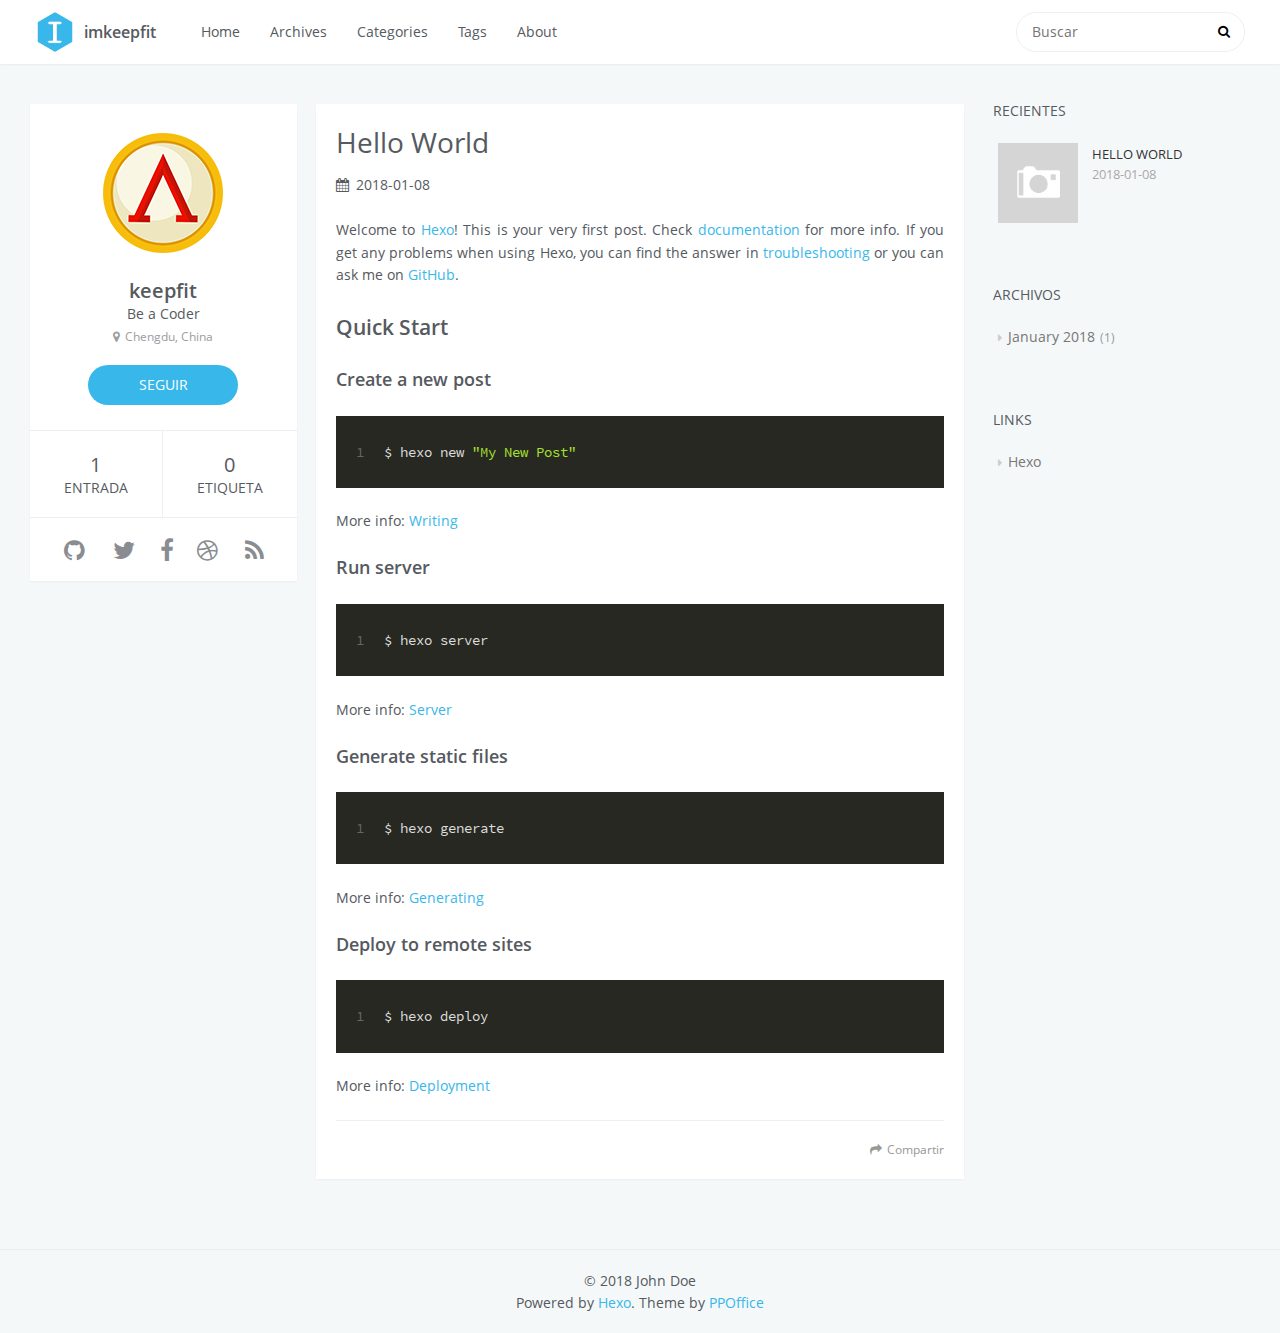
==== index.html @ 961404f0 "“update”" ====
<!DOCTYPE html>
<html>
<head>
    <meta charset="utf-8">
    
    <title>imkeepfit</title>
    <meta name="viewport" content="width=device-width, initial-scale=1, maximum-scale=1" />
    <meta property="og:type" content="website">
<meta property="og:title" content="imkeepfit">
<meta property="og:url" content="http://imkeepfit.com/index.html">
<meta property="og:site_name" content="imkeepfit">
<meta name="twitter:card" content="summary">
<meta name="twitter:title" content="imkeepfit">
    

    
        <link rel="alternate" href="/" title="imkeepfit" type="application/atom+xml" />
    

    

    <link rel="stylesheet" href="/libs/font-awesome/css/font-awesome.min.css">
    <link rel="stylesheet" href="/libs/open-sans/styles.css">
    <link rel="stylesheet" href="/libs/source-code-pro/styles.css">

    <link rel="stylesheet" href="/css/style.css">

    <script src="/libs/jquery/2.1.3/jquery.min.js"></script>
    
    
        <link rel="stylesheet" href="/libs/lightgallery/css/lightgallery.min.css">
    
    
        <link rel="stylesheet" href="/libs/justified-gallery/justifiedGallery.min.css">
    
    
    
    


</head>

<body>
    <div id="container">
        <header id="header">
    <div id="header-main" class="header-inner">
        <div class="outer">
            <a href="/" id="logo">
                <i class="logo"></i>
                <span class="site-title">imkeepfit</span>
            </a>
            <nav id="main-nav">
                
                    <a class="main-nav-link" href="/.">Home</a>
                
                    <a class="main-nav-link" href="/archives">Archives</a>
                
                    <a class="main-nav-link" href="/categories">Categories</a>
                
                    <a class="main-nav-link" href="/tags">Tags</a>
                
                    <a class="main-nav-link" href="/about">About</a>
                
            </nav>
            
                
                <nav id="sub-nav">
                    <div class="profile" id="profile-nav">
                        <a id="profile-anchor" href="javascript:;">
                            <img class="avatar" src="/css/images/avatar.png" />
                            <i class="fa fa-caret-down"></i>
                        </a>
                    </div>
                </nav>
            
            <div id="search-form-wrap">

    <form class="search-form">
        <input type="text" class="ins-search-input search-form-input" placeholder="Buscar" />
        <button type="submit" class="search-form-submit"></button>
    </form>
    <div class="ins-search">
    <div class="ins-search-mask"></div>
    <div class="ins-search-container">
        <div class="ins-input-wrapper">
            <input type="text" class="ins-search-input" placeholder="Type something..." />
            <span class="ins-close ins-selectable"><i class="fa fa-times-circle"></i></span>
        </div>
        <div class="ins-section-wrapper">
            <div class="ins-section-container"></div>
        </div>
    </div>
</div>
<script>
(function (window) {
    var INSIGHT_CONFIG = {
        TRANSLATION: {
            POSTS: 'Entradas',
            PAGES: 'Pages',
            CATEGORIES: 'Categorias',
            TAGS: 'Etiquetas',
            UNTITLED: '(Untitled)',
        },
        ROOT_URL: '/',
        CONTENT_URL: '/content.json',
    };
    window.INSIGHT_CONFIG = INSIGHT_CONFIG;
})(window);
</script>
<script src="/js/insight.js"></script>

</div>
        </div>
    </div>
    <div id="main-nav-mobile" class="header-sub header-inner">
        <table class="menu outer">
            <tr>
                
                    <td><a class="main-nav-link" href="/.">Home</a></td>
                
                    <td><a class="main-nav-link" href="/archives">Archives</a></td>
                
                    <td><a class="main-nav-link" href="/categories">Categories</a></td>
                
                    <td><a class="main-nav-link" href="/tags">Tags</a></td>
                
                    <td><a class="main-nav-link" href="/about">About</a></td>
                
                <td>
                    
    <div class="search-form">
        <input type="text" class="ins-search-input search-form-input" placeholder="Buscar" />
    </div>

                </td>
            </tr>
        </table>
    </div>
</header>

        <div class="outer">
            
                

<aside id="profile">
    <div class="inner profile-inner">
        <div class="base-info profile-block">
            <img id="avatar" src="/css/images/avatar.png" />
            <h2 id="name">keepfit</h2>
            <h3 id="title">Be a Coder</h3>
            <span id="location"><i class="fa fa-map-marker"></i>Chengdu, China</span>
            <a id="follow" target="_blank" href="https://github.com/keepfit">SEGUIR</a>
        </div>
        <div class="article-info profile-block">
            <div class="article-info-block">
                1
                <span>Entrada</span>
            </div>
            <div class="article-info-block">
                0
                <span>Etiqueta</span>
            </div>
        </div>
        
        <div class="profile-block social-links">
            <table>
                <tr>
                    
                    
                    <td>
                        <a href="https://github.com/keepfit" target="_blank" title="github" class=tooltip>
                            <i class="fa fa-github"></i>
                        </a>
                    </td>
                    
                    <td>
                        <a href="/" target="_blank" title="twitter" class=tooltip>
                            <i class="fa fa-twitter"></i>
                        </a>
                    </td>
                    
                    <td>
                        <a href="/" target="_blank" title="facebook" class=tooltip>
                            <i class="fa fa-facebook"></i>
                        </a>
                    </td>
                    
                    <td>
                        <a href="/" target="_blank" title="dribbble" class=tooltip>
                            <i class="fa fa-dribbble"></i>
                        </a>
                    </td>
                    
                    <td>
                        <a href="/" target="_blank" title="rss" class=tooltip>
                            <i class="fa fa-rss"></i>
                        </a>
                    </td>
                    
                </tr>
            </table>
        </div>
        
    </div>
</aside>

            
            <section id="main">
    <article id="post-hello-world" class="article article-type-post" itemscope itemprop="blogPost">
    <div class="article-inner">
        
        
            <header class="article-header">
                
    
        <h1 itemprop="name">
            <a class="article-title" href="/2018/01/08/hello-world/">Hello World</a>
        </h1>
    

                
                    <div class="article-meta">
                        
    <div class="article-date">
        <i class="fa fa-calendar"></i>
        <a href="/2018/01/08/hello-world/">
            <time datetime="2018-01-08T07:41:59.867Z" itemprop="datePublished">2018-01-08</time>
        </a>
    </div>


                        
                        
                    </div>
                
            </header>
        
        
        <div class="article-entry" itemprop="articleBody">
        
            
            <p>Welcome to <a href="https://hexo.io/" target="_blank" rel="noopener">Hexo</a>! This is your very first post. Check <a href="https://hexo.io/docs/" target="_blank" rel="noopener">documentation</a> for more info. If you get any problems when using Hexo, you can find the answer in <a href="https://hexo.io/docs/troubleshooting.html" target="_blank" rel="noopener">troubleshooting</a> or you can ask me on <a href="https://github.com/hexojs/hexo/issues" target="_blank" rel="noopener">GitHub</a>.</p>
<h2 id="Quick-Start"><a href="#Quick-Start" class="headerlink" title="Quick Start"></a>Quick Start</h2><h3 id="Create-a-new-post"><a href="#Create-a-new-post" class="headerlink" title="Create a new post"></a>Create a new post</h3><figure class="highlight bash"><table><tr><td class="gutter"><pre><span class="line">1</span><br></pre></td><td class="code"><pre><span class="line">$ hexo new <span class="string">"My New Post"</span></span><br></pre></td></tr></table></figure>
<p>More info: <a href="https://hexo.io/docs/writing.html" target="_blank" rel="noopener">Writing</a></p>
<h3 id="Run-server"><a href="#Run-server" class="headerlink" title="Run server"></a>Run server</h3><figure class="highlight bash"><table><tr><td class="gutter"><pre><span class="line">1</span><br></pre></td><td class="code"><pre><span class="line">$ hexo server</span><br></pre></td></tr></table></figure>
<p>More info: <a href="https://hexo.io/docs/server.html" target="_blank" rel="noopener">Server</a></p>
<h3 id="Generate-static-files"><a href="#Generate-static-files" class="headerlink" title="Generate static files"></a>Generate static files</h3><figure class="highlight bash"><table><tr><td class="gutter"><pre><span class="line">1</span><br></pre></td><td class="code"><pre><span class="line">$ hexo generate</span><br></pre></td></tr></table></figure>
<p>More info: <a href="https://hexo.io/docs/generating.html" target="_blank" rel="noopener">Generating</a></p>
<h3 id="Deploy-to-remote-sites"><a href="#Deploy-to-remote-sites" class="headerlink" title="Deploy to remote sites"></a>Deploy to remote sites</h3><figure class="highlight bash"><table><tr><td class="gutter"><pre><span class="line">1</span><br></pre></td><td class="code"><pre><span class="line">$ hexo deploy</span><br></pre></td></tr></table></figure>
<p>More info: <a href="https://hexo.io/docs/deployment.html" target="_blank" rel="noopener">Deployment</a></p>

        
        </div>
        <footer class="article-footer">
            <div class="share-container">



</div>

    <a data-url="http://imkeepfit.com/2018/01/08/hello-world/" data-id="cjc68139v00006dm8tniijm8i" class="article-share-link"><i class="fa fa-share"></i>Compartir</a>
<script>
    (function ($) {
        // Prevent duplicate binding
        if (typeof(__SHARE_BUTTON_BINDED__) === 'undefined' || !__SHARE_BUTTON_BINDED__) {
            __SHARE_BUTTON_BINDED__ = true;
        } else {
            return;
        }
        $('body').on('click', function() {
            $('.article-share-box.on').removeClass('on');
        }).on('click', '.article-share-link', function(e) {
            e.stopPropagation();

            var $this = $(this),
                url = $this.attr('data-url'),
                encodedUrl = encodeURIComponent(url),
                id = 'article-share-box-' + $this.attr('data-id'),
                offset = $this.offset(),
                box;

            if ($('#' + id).length) {
                box = $('#' + id);

                if (box.hasClass('on')){
                    box.removeClass('on');
                    return;
                }
            } else {
                var html = [
                    '<div id="' + id + '" class="article-share-box">',
                        '<input class="article-share-input" value="' + url + '">',
                        '<div class="article-share-links">',
                            '<a href="https://twitter.com/intent/tweet?url=' + encodedUrl + '" class="fa fa-twitter article-share-twitter" target="_blank" title="Twitter"></a>',
                            '<a href="https://www.facebook.com/sharer.php?u=' + encodedUrl + '" class="fa fa-facebook article-share-facebook" target="_blank" title="Facebook"></a>',
                            '<a href="http://pinterest.com/pin/create/button/?url=' + encodedUrl + '" class="fa fa-pinterest article-share-pinterest" target="_blank" title="Pinterest"></a>',
                            '<a href="https://plus.google.com/share?url=' + encodedUrl + '" class="fa fa-google article-share-google" target="_blank" title="Google+"></a>',
                        '</div>',
                    '</div>'
                ].join('');

              box = $(html);

              $('body').append(box);
            }

            $('.article-share-box.on').hide();

            box.css({
                top: offset.top + 25,
                left: offset.left
            }).addClass('on');

        }).on('click', '.article-share-box', function (e) {
            e.stopPropagation();
        }).on('click', '.article-share-box-input', function () {
            $(this).select();
        }).on('click', '.article-share-box-link', function (e) {
            e.preventDefault();
            e.stopPropagation();

            window.open(this.href, 'article-share-box-window-' + Date.now(), 'width=500,height=450');
        });
    })(jQuery);
</script>

            
    

        </footer>
    </div>
    
</article>


</section>
            
                
<aside id="sidebar">
   
        
    <div class="widget-wrap">
        <h3 class="widget-title">Recientes</h3>
        <div class="widget">
            <ul id="recent-post" class="">
                
                    <li>
                        
                        <div class="item-thumbnail">
                            <a href="/2018/01/08/hello-world/" class="thumbnail">
    
    
        <span class="thumbnail-image thumbnail-none"></span>
    
</a>

                        </div>
                        
                        <div class="item-inner">
                            <p class="item-category"></p>
                            <p class="item-title"><a href="/2018/01/08/hello-world/" class="title">Hello World</a></p>
                            <p class="item-date"><time datetime="2018-01-08T07:41:59.867Z" itemprop="datePublished">2018-01-08</time></p>
                        </div>
                    </li>
                
            </ul>
        </div>
    </div>

    
        
    
        
    <div class="widget-wrap">
        <h3 class="widget-title">Archivos</h3>
        <div class="widget">
            <ul class="archive-list"><li class="archive-list-item"><a class="archive-list-link" href="/archives/2018/01/">January 2018</a><span class="archive-list-count">1</span></li></ul>
        </div>
    </div>

    
        
    
        
    
        
    <div class="widget-wrap widget-list">
        <h3 class="widget-title">Links</h3>
        <div class="widget">
            <ul>
                
                    <li>
                        <a href="http://hexo.io">Hexo</a>
                    </li>
                
            </ul>
        </div>
    </div>


    
    <div id="toTop" class="fa fa-angle-up"></div>
</aside>

            
        </div>
        <footer id="footer">
    <div class="outer">
        <div id="footer-info" class="inner">
            &copy; 2018 John Doe<br>
            Powered by <a href="http://hexo.io/" target="_blank">Hexo</a>. Theme by <a href="http://github.com/ppoffice">PPOffice</a>
        </div>
    </div>
</footer>
        


    
        <script src="/libs/lightgallery/js/lightgallery.min.js"></script>
        <script src="/libs/lightgallery/js/lg-thumbnail.min.js"></script>
        <script src="/libs/lightgallery/js/lg-pager.min.js"></script>
        <script src="/libs/lightgallery/js/lg-autoplay.min.js"></script>
        <script src="/libs/lightgallery/js/lg-fullscreen.min.js"></script>
        <script src="/libs/lightgallery/js/lg-zoom.min.js"></script>
        <script src="/libs/lightgallery/js/lg-hash.min.js"></script>
        <script src="/libs/lightgallery/js/lg-share.min.js"></script>
        <script src="/libs/lightgallery/js/lg-video.min.js"></script>
    
    
        <script src="/libs/justified-gallery/jquery.justifiedGallery.min.js"></script>
    
    



<!-- Custom Scripts -->
<script src="/js/main.js"></script>

    </div>
</body>
</html>
---- libs/open-sans/styles.css ----
/* cyrillic-ext */
@font-face {
    font-family: 'Open Sans';
    font-style: normal;
    font-weight: 400;
    src: local('Open Sans'), local('OpenSans'), url(fonts/K88pR3goAWT7BTt32Z01mxJtnKITppOI_IvcXXDNrsc.woff2) format('woff2');
    unicode-range: U+0460-052F, U+20B4, U+2DE0-2DFF, U+A640-A69F;
}
/* cyrillic */
@font-face {
    font-family: 'Open Sans';
    font-style: normal;
    font-weight: 400;
    src: local('Open Sans'), local('OpenSans'), url(fonts/RjgO7rYTmqiVp7vzi-Q5URJtnKITppOI_IvcXXDNrsc.woff2) format('woff2');
    unicode-range: U+0400-045F, U+0490-0491, U+04B0-04B1, U+2116;
}
/* greek-ext */
@font-face {
    font-family: 'Open Sans';
    font-style: normal;
    font-weight: 400;
    src: local('Open Sans'), local('OpenSans'), url(fonts/LWCjsQkB6EMdfHrEVqA1KRJtnKITppOI_IvcXXDNrsc.woff2) format('woff2');
    unicode-range: U+1F00-1FFF;
}
/* greek */
@font-face {
    font-family: 'Open Sans';
    font-style: normal;
    font-weight: 400;
    src: local('Open Sans'), local('OpenSans'), url(fonts/xozscpT2726on7jbcb_pAhJtnKITppOI_IvcXXDNrsc.woff2) format('woff2');
    unicode-range: U+0370-03FF;
}
/* vietnamese */
@font-face {
    font-family: 'Open Sans';
    font-style: normal;
    font-weight: 400;
    src: local('Open Sans'), local('OpenSans'), url(fonts/59ZRklaO5bWGqF5A9baEERJtnKITppOI_IvcXXDNrsc.woff2) format('woff2');
    unicode-range: U+0102-0103, U+1EA0-1EF1, U+20AB;
}
/* latin-ext */
@font-face {
    font-family: 'Open Sans';
    font-style: normal;
    font-weight: 400;
    src: local('Open Sans'), local('OpenSans'), url(fonts/u-WUoqrET9fUeobQW7jkRRJtnKITppOI_IvcXXDNrsc.woff2) format('woff2');
    unicode-range: U+0100-024F, U+1E00-1EFF, U+20A0-20AB, U+20AD-20CF, U+2C60-2C7F, U+A720-A7FF;
}
/* latin */
@font-face {
    font-family: 'Open Sans';
    font-style: normal;
    font-weight: 400;
    src: local('Open Sans'), local('OpenSans'), url(fonts/cJZKeOuBrn4kERxqtaUH3VtXRa8TVwTICgirnJhmVJw.woff2) format('woff2');
    unicode-range: U+0000-00FF, U+0131, U+0152-0153, U+02C6, U+02DA, U+02DC, U+2000-206F, U+2074, U+20AC, U+2212, U+2215, U+E0FF, U+EFFD, U+F000;
}
/* cyrillic-ext */
@font-face {
    font-family: 'Open Sans';
    font-style: normal;
    font-weight: 600;
    src: local('Open Sans Semibold'), local('OpenSans-Semibold'), url(fonts/MTP_ySUJH_bn48VBG8sNSq-j2U0lmluP9RWlSytm3ho.woff2) format('woff2');
    unicode-range: U+0460-052F, U+20B4, U+2DE0-2DFF, U+A640-A69F;
}
/* cyrillic */
@font-face {
    font-family: 'Open Sans';
    font-style: normal;
    font-weight: 600;
    src: local('Open Sans Semibold'), local('OpenSans-Semibold'), url(fonts/MTP_ySUJH_bn48VBG8sNSpX5f-9o1vgP2EXwfjgl7AY.woff2) format('woff2');
    unicode-range: U+0400-045F, U+0490-0491, U+04B0-04B1, U+2116;
}
/* greek-ext */
@font-face {
    font-family: 'Open Sans';
    font-style: normal;
    font-weight: 600;
    src: local('Open Sans Semibold'), local('OpenSans-Semibold'), url(fonts/MTP_ySUJH_bn48VBG8sNShWV49_lSm1NYrwo-zkhivY.woff2) format('woff2');
    unicode-range: U+1F00-1FFF;
}
/* greek */
@font-face {
    font-family: 'Open Sans';
    font-style: normal;
    font-weight: 600;
    src: local('Open Sans Semibold'), local('OpenSans-Semibold'), url(fonts/MTP_ySUJH_bn48VBG8sNSqaRobkAwv3vxw3jMhVENGA.woff2) format('woff2');
    unicode-range: U+0370-03FF;
}
/* vietnamese */
@font-face {
    font-family: 'Open Sans';
    font-style: normal;
    font-weight: 600;
    src: local('Open Sans Semibold'), local('OpenSans-Semibold'), url(fonts/MTP_ySUJH_bn48VBG8sNSv8zf_FOSsgRmwsS7Aa9k2w.woff2) format('woff2');
    unicode-range: U+0102-0103, U+1EA0-1EF1, U+20AB;
}
/* latin-ext */
@font-face {
    font-family: 'Open Sans';
    font-style: normal;
    font-weight: 600;
    src: local('Open Sans Semibold'), local('OpenSans-Semibold'), url(fonts/MTP_ySUJH_bn48VBG8sNSj0LW-43aMEzIO6XUTLjad8.woff2) format('woff2');
    unicode-range: U+0100-024F, U+1E00-1EFF, U+20A0-20AB, U+20AD-20CF, U+2C60-2C7F, U+A720-A7FF;
}
/* latin */
@font-face {
    font-family: 'Open Sans';
    font-style: normal;
    font-weight: 600;
    src: local('Open Sans Semibold'), local('OpenSans-Semibold'), url(fonts/MTP_ySUJH_bn48VBG8sNSugdm0LZdjqr5-oayXSOefg.woff2) format('woff2');
    unicode-range: U+0000-00FF, U+0131, U+0152-0153, U+02C6, U+02DA, U+02DC, U+2000-206F, U+2074, U+20AC, U+2212, U+2215, U+E0FF, U+EFFD, U+F000;
}
/* cyrillic-ext */
@font-face {
    font-family: 'Open Sans';
    font-style: italic;
    font-weight: 400;
    src: local('Open Sans Italic'), local('OpenSans-Italic'), url(fonts/xjAJXh38I15wypJXxuGMBjTOQ_MqJVwkKsUn0wKzc2I.woff2) format('woff2');
    unicode-range: U+0460-052F, U+20B4, U+2DE0-2DFF, U+A640-A69F;
}
/* cyrillic */
@font-face {
    font-family: 'Open Sans';
    font-style: italic;
    font-weight: 400;
    src: local('Open Sans Italic'), local('OpenSans-Italic'), url(fonts/xjAJXh38I15wypJXxuGMBjUj_cnvWIuuBMVgbX098Mw.woff2) format('woff2');
    unicode-range: U+0400-045F, U+0490-0491, U+04B0-04B1, U+2116;
}
/* greek-ext */
@font-face {
    font-family: 'Open Sans';
    font-style: italic;
    font-weight: 400;
    src: local('Open Sans Italic'), local('OpenSans-Italic'), url(fonts/xjAJXh38I15wypJXxuGMBkbcKLIaa1LC45dFaAfauRA.woff2) format('woff2');
    unicode-range: U+1F00-1FFF;
}
/* greek */
@font-face {
    font-family: 'Open Sans';
    font-style: italic;
    font-weight: 400;
    src: local('Open Sans Italic'), local('OpenSans-Italic'), url(fonts/xjAJXh38I15wypJXxuGMBmo_sUJ8uO4YLWRInS22T3Y.woff2) format('woff2');
    unicode-range: U+0370-03FF;
}
/* vietnamese */
@font-face {
    font-family: 'Open Sans';
    font-style: italic;
    font-weight: 400;
    src: local('Open Sans Italic'), local('OpenSans-Italic'), url(fonts/xjAJXh38I15wypJXxuGMBr6up8jxqWt8HVA3mDhkV_0.woff2) format('woff2');
    unicode-range: U+0102-0103, U+1EA0-1EF1, U+20AB;
}
/* latin-ext */
@font-face {
    font-family: 'Open Sans';
    font-style: italic;
    font-weight: 400;
    src: local('Open Sans Italic'), local('OpenSans-Italic'), url(fonts/xjAJXh38I15wypJXxuGMBiYE0-AqJ3nfInTTiDXDjU4.woff2) format('woff2');
    unicode-range: U+0100-024F, U+1E00-1EFF, U+20A0-20AB, U+20AD-20CF, U+2C60-2C7F, U+A720-A7FF;
}
/* latin */
@font-face {
    font-family: 'Open Sans';
    font-style: italic;
    font-weight: 400;
    src: local('Open Sans Italic'), local('OpenSans-Italic'), url(fonts/xjAJXh38I15wypJXxuGMBo4P5ICox8Kq3LLUNMylGO4.woff2) format('woff2');
    unicode-range: U+0000-00FF, U+0131, U+0152-0153, U+02C6, U+02DA, U+02DC, U+2000-206F, U+2074, U+20AC, U+2212, U+2215, U+E0FF, U+EFFD, U+F000;
}
---- libs/source-code-pro/styles.css ----
/* latin-ext */
@font-face {
  font-family: 'Source Code Pro';
  font-style: normal;
  font-weight: 400;
  src: local('Source Code Pro'), local('SourceCodePro-Regular'), url(fonts/mrl8jkM18OlOQN8JLgasDy2Q8seG17bfDXYR_jUsrzg.woff2) format('woff2');
  unicode-range: U+0100-024F, U+1E00-1EFF, U+20A0-20AB, U+20AD-20CF, U+2C60-2C7F, U+A720-A7FF;
}
/* latin */
@font-face {
  font-family: 'Source Code Pro';
  font-style: normal;
  font-weight: 400;
  src: local('Source Code Pro'), local('SourceCodePro-Regular'), url(fonts/mrl8jkM18OlOQN8JLgasD9V_2ngZ8dMf8fLgjYEouxg.woff2) format('woff2');
  unicode-range: U+0000-00FF, U+0131, U+0152-0153, U+02C6, U+02DA, U+02DC, U+2000-206F, U+2074, U+20AC, U+2212, U+2215, U+E0FF, U+EFFD, U+F000;
}
---- css/style.css ----
body {
  width: 100%;
}
body:before,
body:after {
  content: "";
  display: table;
}
body:after {
  clear: both;
}
html,
body,
div,
span,
applet,
object,
iframe,
h1,
h2,
h3,
h4,
h5,
h6,
p,
blockquote,
pre,
a,
abbr,
acronym,
address,
big,
cite,
code,
del,
dfn,
em,
img,
ins,
kbd,
q,
s,
samp,
small,
strike,
strong,
sub,
sup,
tt,
var,
dl,
dt,
dd,
ol,
ul,
li,
fieldset,
form,
label,
legend,
table,
caption,
tbody,
tfoot,
thead,
tr,
th,
td {
  margin: 0;
  padding: 0;
  border: 0;
  outline: 0;
  font-weight: inherit;
  font-style: inherit;
  font-family: inherit;
  font-size: 100%;
  vertical-align: baseline;
}
body {
  line-height: 1;
  color: #000;
  background: #fff;
}
ol,
ul {
  list-style: none;
}
table {
  border-collapse: separate;
  border-spacing: 0;
  vertical-align: middle;
}
caption,
th,
td {
  text-align: left;
  font-weight: normal;
  vertical-align: middle;
}
a img {
  border: none;
}
input,
button {
  margin: 0;
  padding: 0;
}
input::-moz-focus-inner,
button::-moz-focus-inner {
  border: 0;
  padding: 0;
}
html,
body,
#container {
  height: 100%;
}
body {
  color: #565a5f;
  background: #f5f8f9;
  font: 14px "open sans", "Helvetica Neue", "Microsoft Yahei", Helvetica, Arial, sans-serif;
  -webkit-text-size-adjust: 100%;
}
a {
  color: #38b7ea;
  text-decoration: none;
}
a:visited {
  color: #38b7ea;
}
code {
  margin: 0 2px;
  color: #e96900;
  padding: 3px 5px;
  font-size: 0.9em;
  border-radius: 2px;
  font-family: "Source Code Pro", Consolas, Monaco, Menlo, Consolas, monospace;
  background-color: #f8f8f8;
}
.outer {
  max-width: 1320px;
  margin: 0 auto;
  padding: 0 20px;
}
.outer:before,
.outer:after {
  content: "";
  display: table;
}
.outer:after {
  clear: both;
}
@media screen and (max-width: 559px) {
  .outer {
    padding: 0;
  }
}
.left,
.alignleft {
  float: left;
}
.right,
.alignright {
  float: right;
}
.clear {
  clear: both;
}
.logo {
  width: 40px;
  height: 40px;
  background-repeat: no-repeat;
  background-image: url("images/logo.png");
  -webkit-background-size: 40px 40px;
  -moz-background-size: 40px 40px;
  background-size: 40px 40px;
}
#container {
  position: relative;
}
#container > .outer {
  margin-bottom: 30px;
}
@media screen and (min-width: 1200px) {
  #main {
    display: inline;
    float: left;
    width: 52.307692307692314%;
    margin: 0 0.769230769230769%;
  }
}
@media screen and (min-width: 800px) and (max-width: 1199px) {
  #main {
    display: inline;
    float: left;
    width: 67.6923076923077%;
    margin: 0 0.769230769230769%;
  }
}
@media screen and (min-width: 560px) and (max-width: 799px) {
  #main {
    width: 100%;
  }
}
@media screen and (max-width: 559px) {
  #main {
    width: 100%;
  }
}
.archive-article-header a,
.layout-wrap-inner.tag-cloud a,
.timeline-row .content h1 a,
.archive-article-header a:visited,
.layout-wrap-inner.tag-cloud a:visited,
.timeline-row .content h1 a:visited {
  color: #565a5f;
  -webkit-transition: 0.2s ease;
  -moz-transition: 0.2s ease;
  -ms-transition: 0.2s ease;
  transition: 0.2s ease;
}
.archive-article-header a:hover,
.layout-wrap-inner.tag-cloud a:hover,
.timeline-row .content h1 a:hover,
.archive-article-header a:visited:hover,
.layout-wrap-inner.tag-cloud a:visited:hover,
.timeline-row .content h1 a:visited:hover {
  color: #38b7ea;
}
.article-meta,
.archive-year,
.widget-title {
  line-height: 1em;
  text-decoration: none;
  text-transform: uppercase;
}
#header,
#profile .inner,
.article-inner,
#comments,
.archive-article,
.timeline-row .content,
#toTop {
  background: #fff;
  -webkit-box-shadow: 0 1px 2px rgba(0,0,0,0.05);
  box-shadow: 0 1px 2px rgba(0,0,0,0.05);
}
.article-entry h1,
.widget h1 {
  font-size: 2em;
}
.article-entry h2,
.widget h2 {
  font-size: 1.5em;
}
.article-entry h3,
.widget h3 {
  font-size: 1.3em;
}
.article-entry h4,
.widget h4 {
  font-size: 1.2em;
}
.article-entry h5,
.widget h5 {
  font-size: 1em;
}
.article-entry h6,
.widget h6 {
  font-size: 1em;
  color: #999;
}
.article-entry hr,
.widget hr {
  border: 1px dashed #eceff2;
}
.article-entry strong,
.widget strong {
  font-weight: bold;
}
.article-entry em,
.widget em,
.article-entry cite,
.widget cite {
  font-style: italic;
}
.article-entry sup,
.widget sup,
.article-entry sub,
.widget sub {
  font-size: 0.75em;
  line-height: 0;
  position: relative;
  vertical-align: baseline;
}
.article-entry sup,
.widget sup {
  top: -0.5em;
}
.article-entry sub,
.widget sub {
  bottom: -0.2em;
}
.article-entry small,
.widget small {
  font-size: 0.85em;
}
.article-entry acronym,
.widget acronym,
.article-entry abbr,
.widget abbr {
  border-bottom: 1px dotted;
}
.article-entry ul,
.widget ul,
.article-entry ol,
.widget ol,
.article-entry dl,
.widget dl {
  margin: 0 20px;
  line-height: 1.6em;
}
.article-entry ul ul,
.widget ul ul,
.article-entry ol ul,
.widget ol ul,
.article-entry ul ol,
.widget ul ol,
.article-entry ol ol,
.widget ol ol {
  margin-top: 0;
  margin-bottom: 0;
}
.article-entry ul,
.widget ul {
  list-style: disc;
}
.article-entry ol,
.widget ol {
  list-style: decimal;
}
.article-entry dt,
.widget dt {
  font-weight: bold;
}
#header {
  background: #fff;
  position: relative;
}
#header a,
#header a:visited {
  white-space: nowrap;
  -webkit-transition: 0.2s ease;
  -moz-transition: 0.2s ease;
  -ms-transition: 0.2s ease;
  transition: 0.2s ease;
  color: #565a5f;
}
#header a:hover {
  color: #38b7ea;
}
.header-inner #logo,
#main-nav,
#sub-nav,
#search-form-wrap {
  height: 40px;
  line-height: 40px;
  padding: 12px 15px;
}
.header-inner #logo,
#main-nav {
  float: left;
}
#sub-nav,
#search-form-wrap {
  float: right;
}
.header-inner {
  height: 100%;
  position: relative;
}
.header-inner #logo {
  display: inline-block;
}
.header-inner #logo .logo {
  margin-right: 5px;
  display: inline-block;
}
.header-inner #logo .site-title {
  font-size: 16px;
  display: inline-block;
  vertical-align: top;
  font-weight: 600;
}
#header-title {
  text-align: center;
  height: 40px;
  position: absolute;
  top: 50%;
  left: 0;
  margin-top: -20px;
}
.header-sub {
  border-top: 1px solid #eceff2;
}
.header-sub ul {
  margin: 0 15px;
}
.header-sub ul:before,
.header-sub ul:after {
  content: "";
  display: table;
}
.header-sub ul:after {
  clear: both;
}
.header-sub ul li {
  float: left;
  margin: 0 10px;
}
.header-sub ul li a {
  display: inline-block;
  line-height: 48px;
}
.header-sub .main-nav-link {
  display: inline-block;
  line-height: 48px;
}
@media screen and (min-width: 560px) and (max-width: 799px) {
  #header-sub {
    display: none;
  }
}
@media screen and (max-width: 559px) {
  #header-sub {
    display: none;
  }
}
@media screen and (min-width: 560px) and (max-width: 799px) {
  #main-nav {
    display: none;
  }
}
@media screen and (max-width: 559px) {
  #main-nav {
    display: none;
  }
}
@media screen and (min-width: 800px) and (max-width: 1199px) {
  #main-nav-mobile {
    display: none;
  }
}
@media screen and (min-width: 1200px) {
  #main-nav-mobile {
    display: none;
  }
}
.nav-icon,
.main-nav-link {
  float: left;
  display: block;
  padding: 0 15px;
}
.nav-icon {
  text-align: center;
  font-size: 14px;
  width: 14px;
  height: 14px;
  position: relative;
  cursor: pointer;
  height: 40px !important;
  line-height: 40px !important;
}
.main-nav-link {
  font-weight: 300;
}
@media screen and (min-width: 1200px) {
  #sub-nav {
    display: none;
  }
}
#sub-nav #profile-nav #profile-anchor {
  display: block;
  height: 40px;
  line-height: 40px;
}
#sub-nav #profile-nav #profile-anchor:before,
#sub-nav #profile-nav #profile-anchor:after {
  content: "";
  display: table;
}
#sub-nav #profile-nav #profile-anchor:after {
  clear: both;
}
#sub-nav #profile-nav .avatar,
#sub-nav #profile-nav .fa {
  float: left;
}
#sub-nav #profile-nav .avatar {
  width: 40px;
  height: 40px;
  margin-right: 8px;
}
#sub-nav #profile-nav .fa {
  line-height: 40px;
}
@media screen and (max-width: 559px) {
  #search-form-wrap {
    display: none;
  }
}
#search-form-wrap .search-form {
  position: relative;
}
#search-form-wrap .search-form .search-form-input {
  width: 100%;
  padding: 0 30px 0 15px;
  line-height: 40px;
  height: 40px !important;
  border-radius: 21px;
}
#search-form-wrap .search-form .search-form-input::-webkit-search-results-decoration,
#search-form-wrap .search-form .search-form-input::-webkit-search-cancel-button {
  -webkit-appearance: none;
}
#search-form-wrap .search-form .search-form-submit {
  top: 50%;
  right: 15px;
  border: none;
  cursor: pointer;
  margin-top: -7px;
  background: none;
  position: absolute;
  font: 13px font-icon;
  font-family: 'FontAwesome';
}
#search-form-wrap .search-form .search-form-submit:before {
  content: '\f002';
}
#search-form-wrap .search-form .search-form-submit:hover,
#search-form-wrap .search-form .search-form-submit:focus {
  color: #777;
}
.search-form-input,
.search-form-input.ins-search-input,
.search-form-input.st-ui-search-input,
.search-form-input.st-default-search-input {
  -webkit-appearance: textarea;
  -webkit-appearance: textarea;
  -moz-appearance: textarea;
  appearance: textarea;
  padding: 0;
  width: 200px;
  -webkit-box-shadow: none;
  box-shadow: none;
  color: #565a5f;
  -webkit-transition: 0.2s ease;
  -moz-transition: 0.2s ease;
  -ms-transition: 0.2s ease;
  transition: 0.2s ease;
  -webkit-box-sizing: border-box;
  -moz-box-sizing: border-box;
  box-sizing: border-box;
  height: auto !important;
  line-height: 1.6em;
  outline: none !important;
  background: none !important;
  font: 14px "open sans", "Helvetica Neue", "Microsoft Yahei", Helvetica, Arial, sans-serif;
  border: 1px solid #eceff2 !important;
}
.search-form-input:focus,
.search-form-input.ins-search-input:focus,
.search-form-input.st-ui-search-input:focus,
.search-form-input.st-default-search-input:focus {
  border-color: #38b7ea !important;
}
.search-form-input::-webkit-search-results-decoration,
.search-form-input.ins-search-input::-webkit-search-results-decoration,
.search-form-input.st-ui-search-input::-webkit-search-results-decoration,
.search-form-input.st-default-search-input::-webkit-search-results-decoration,
.search-form-input::-webkit-search-cancel-button,
.search-form-input.ins-search-input::-webkit-search-cancel-button,
.search-form-input.st-ui-search-input::-webkit-search-cancel-button,
.search-form-input.st-default-search-input::-webkit-search-cancel-button {
  -webkit-appearance: none;
}
#main-nav-mobile {
  overflow-y: hidden;
  overflow-x: auto;
}
#main-nav-mobile .menu {
  margin: 0;
  height: 48px;
}
#main-nav-mobile .menu:before,
#main-nav-mobile .menu:after {
  content: "";
  display: table;
}
#main-nav-mobile .menu:after {
  clear: both;
}
#main-nav-mobile .menu .search-form-input {
  display: none;
  padding: 0 10px;
  margin-right: 15px;
  height: 32px;
  line-height: 32px;
  border-radius: 16px;
}
@media screen and (max-width: 559px) {
  #main-nav-mobile .menu .search-form-input {
    display: block;
  }
}
#main-nav-mobile .menu .search-form-input::-webkit-search-results-decoration,
#main-nav-mobile .menu .search-form-input::-webkit-search-cancel-button {
  -webkit-appearance: none;
}
.bio {
  text-align: center;
}
#profile .inner .bio h2 {
  font-size: 1.3em;
  font-weight: bold;
  margin-top: 15px;
}
#profile .inner .bio p {
  margin: 5px 20px 10px 20px;
  text-align: justify;
  max-width: 300px;
  line-height: 1.5em;
}
.profile-block {
  padding: 15px 20px;
  border-bottom: 1px solid #eceff2;
}
.profile-block:last-child {
  border-bottom: none;
}
#profile {
  display: inline;
  float: left;
  width: 21.53846153846154%;
  margin: 0 0.769230769230769%;
  display: none;
}
@media screen and (min-width: 1200px) {
  #profile {
    display: block;
  }
}
#profile .inner {
  margin-top: 40px;
  background: #fff;
}
#profile .inner .base-info #avatar {
  display: block;
  margin: 10px auto 20px;
  width: 128px;
  height: 128px;
}
#profile .inner .base-info #name,
#profile .inner .base-info #title,
#profile .inner .base-info #location {
  display: block;
  text-align: center;
}
#profile .inner .base-info #name {
  font-size: 20px;
  font-weight: 600;
}
#profile .inner .base-info #location {
  font-size: 12px;
  margin-top: 5px;
  color: #9a9ea3;
}
#profile .inner .base-info #location .fa {
  margin-right: 5px;
}
#profile .inner .base-info #follow {
  color: #fff;
  width: 150px;
  height: 40px;
  display: block;
  font-size: 14px;
  line-height: 40px;
  text-align: center;
  margin: 20px auto 10px;
  background: #38b7ea;
  border-radius: 20px;
  -webkit-transition: 0.2s ease;
  -moz-transition: 0.2s ease;
  -ms-transition: 0.2s ease;
  transition: 0.2s ease;
}
#profile .inner .base-info #follow:hover {
  background: #49c8fb;
}
#profile .inner .article-info {
  padding: 0px;
}
#profile .inner .article-info:before,
#profile .inner .article-info:after {
  content: "";
  display: table;
}
#profile .inner .article-info:after {
  clear: both;
}
#profile .inner .article-info .article-info-block {
  width: 50%;
  float: left;
  padding: 20px 15px;
  text-align: center;
  -webkit-box-sizing: border-box;
  -moz-box-sizing: border-box;
  box-sizing: border-box;
  font-size: 20px;
}
#profile .inner .article-info .article-info-block span {
  display: block;
  font-size: 14px;
  text-transform: uppercase;
}
#profile .inner .article-info .article-info-block:first-child {
  border-right: 1px solid #eceff2;
}
#profile .inner .social-links > table {
  width: 100%;
}
#profile .inner .social-links > table td {
  text-align: center;
  font-size: 24px;
}
#profile .inner .social-links > table td a {
  position: relative;
  -webkit-transition: 0.2s ease;
  -moz-transition: 0.2s ease;
  -ms-transition: 0.2s ease;
  transition: 0.2s ease;
  color: #898d92;
}
#profile .inner .social-links > table td a:hover {
  color: #565a5f;
}
#profile .inner .social-links > table td a.tooltip:hover:after {
  right: -50%;
  top: -41px;
  color: #fff;
  background: #333;
  font-size: 14px;
  content: attr(title);
  display: block;
  padding: 5px 15px;
  position: absolute;
  white-space: nowrap;
  border-radius: 2px;
  text-transform: uppercase;
  -webkit-box-shadow: 0 0 2px rgba(0,0,0,0.2);
  box-shadow: 0 0 2px rgba(0,0,0,0.2);
  z-index: 1;
}
#profile .inner .social-links > table td a.tooltip:hover:before {
  top: -12px;
  right: 8px;
  border: solid;
  border-color: #333 transparent;
  border-width: 5px 5px 0 5px;
  content: "";
  display: block;
  position: absolute;
  z-index: 2;
}
#profile.card {
  top: 50px;
  right: 20px;
  z-index: 999;
  display: block;
  min-width: 280px;
  position: absolute;
}
#profile.card .profile-inner {
  position: relative;
  -webkit-box-shadow: 0 2px 5px rgba(0,0,0,0.2);
  box-shadow: 0 2px 5px rgba(0,0,0,0.2);
}
#profile.card .profile-inner:before,
#profile.card .profile-inner:after {
  z-index: 1;
  content: '';
  top: -20px;
  right: 10px;
  position: absolute;
  border-width: 10px;
  border-style: solid;
  border-color: transparent transparent #fff transparent;
}
#profile.card .profile-inner:after {
  z-index: 0;
  border-color: transparent transparent #dbdee1 transparent;
}
.article {
  margin: 40px 0;
}
.article-inner {
  overflow: hidden;
}
.article-banner {
  width: 100%;
  height: auto;
}
.article-header {
  padding: 20px 20px 0;
}
.article-header .article-title {
  display: block;
  margin-bottom: 14px;
}
.article-title {
  font-size: 2em;
  color: #565a5f;
  text-decoration: none;
  line-height: 1.3em;
}
a.article-title:visited {
  color: #565a5f;
}
a.article-title:hover {
  color: #38b7ea;
}
@media screen and (max-width: 559px) {
  .article-title {
    font-size: 1.6em;
  }
}
@media screen and (min-width: 560px) and (max-width: 799px) {
  .article-title {
    font-size: 1.6em;
  }
}
.article-meta {
  line-height: 1.6em;
}
.article-meta:before,
.article-meta:after {
  content: "";
  display: table;
}
.article-meta:after {
  clear: both;
}
.article-meta > div {
  float: left;
  margin-right: 10px;
}
.article-meta > div .fa {
  margin-right: 3px;
}
.article-meta a {
  color: #565a5f;
}
.article-meta a:hover {
  color: #38b7ea;
}
.article-category .fa-angle-right {
  margin: 0 5px;
}
.article-tag .tag-link:before {
  content: "#";
}
.article-entry {
  color: #565a5f;
  padding: 0 20px;
  line-height: 1.6em;
}
.article-entry:before,
.article-entry:after {
  content: "";
  display: table;
}
.article-entry:after {
  clear: both;
}
.article-entry p {
  text-align: justify;
}
.article-entry p,
.article-entry table {
  line-height: 1.6em;
  margin: 1.6em 0;
}
.article-entry h1,
.article-entry h2,
.article-entry h3,
.article-entry h4,
.article-entry h5,
.article-entry h6 {
  font-weight: bold;
}
.article-entry h1,
.article-entry h2,
.article-entry h3,
.article-entry h4,
.article-entry h5,
.article-entry h6 {
  line-height: 1.3em;
  margin: 1.3em 0;
}
.article-entry a {
  color: #38b7ea;
  text-decoration: none;
}
.article-entry a:hover {
  text-decoration: underline;
}
.article-entry ul,
.article-entry ol,
.article-entry dl {
  margin-top: 1.6em;
  margin-bottom: 1.6em;
}
.article-entry img,
.article-entry video {
  max-width: 100%;
  height: auto;
  margin: auto;
  vertical-align: text-bottom;
}
.article-entry video,
.article-entry a img {
  display: block;
}
.article-entry iframe {
  border: none;
}
.article-entry table {
  width: 100%;
  border-collapse: collapse;
  border-spacing: 0;
}
.article-entry th {
  font-weight: bold;
  border-bottom: 3px solid #eceff2;
  padding-bottom: 0.5em;
}
.article-entry td {
  border-bottom: 1px solid #eceff2;
  padding: 10px 0;
}
.article-entry blockquote {
  position: static;
  font-family: Georgia, "Times New Roman", "Microsoft Yahei", serif;
  font-size: 1.1em;
  margin: 0 -20px;
  padding: 10px 20px 10px 54px;
  background: #fcfcfc;
  border-left: 4px solid #eee;
}
.article-entry blockquote:before {
  top: 20px;
  left: 10px;
  content: "\f10d";
  color: #e2e2e2;
  font-size: 32px;
  font-family: FontAwesome;
  text-align: center;
  position: static;
}
.article-entry blockquote footer {
  font-size: 14px;
  margin: 1.6em 0;
  font-family: "open sans", "Helvetica Neue", "Microsoft Yahei", Helvetica, Arial, sans-serif;
}
.article-entry blockquote footer cite:before {
  content: "—";
  padding: 0 0.5em;
}
.article-entry .pullquote {
  text-align: left;
  width: 45%;
  margin: 0;
}
.article-entry .pullquote.left {
  margin-left: 0.5em;
  margin-right: 1em;
}
.article-entry .pullquote.right {
  margin-right: 0.5em;
  margin-left: 1em;
}
.article-entry .caption {
  color: #999;
  display: block;
  font-size: 0.9em;
  margin-top: 0.5em;
  position: relative;
  text-align: center;
}
.article-entry .video-container {
  position: relative;
  padding-top: 56.25%;
  height: 0;
  overflow: hidden;
}
.article-entry .video-container iframe,
.article-entry .video-container object,
.article-entry .video-container embed {
  position: absolute;
  top: 0;
  left: 0;
  width: 100%;
  height: 100%;
  margin-top: 0;
}
.article-more-link a {
  display: inline-block;
  line-height: 1em;
  padding: 6px 15px;
  border-radius: 15px;
  background: #f5f8f9;
  color: #999;
  text-shadow: 0 1px #fff;
  text-decoration: none;
}
.article-more-link a:hover {
  background: #38b7ea;
  color: #fff;
  text-decoration: none;
  text-shadow: 0 1px #169cd2;
}
.article-footer {
  font-size: 0.85em;
  line-height: 1.6em;
  border-top: 1px solid #eceff2;
  padding-top: 1.6em;
  margin: 0 20px 20px;
}
.article-footer:before,
.article-footer:after {
  content: "";
  display: table;
}
.article-footer:after {
  clear: both;
}
.article-footer a {
  color: #999;
  text-decoration: none;
}
.article-footer a:hover {
  color: #565a5f;
}
.article-comment-link {
  float: right;
}
.article-comment-link:before {
  content: "\f075";
  font-family: FontAwesome;
  padding-right: 5px;
}
.share-container {
  float: left;
}
.article-share-link {
  float: right;
  cursor: pointer;
  margin-left: 20px;
}
.article-share-link .fa-share {
  margin-right: 5px;
}
#article-nav {
  position: relative;
}
#article-nav:before,
#article-nav:after {
  content: "";
  display: table;
}
#article-nav:after {
  clear: both;
}
@media screen and (min-width: 1200px) {
  #article-nav {
    margin: 40px 0;
  }
  #article-nav:before {
    width: 8px;
    height: 8px;
    position: absolute;
    top: 50%;
    left: 50%;
    margin-top: -4px;
    margin-left: -4px;
    content: "";
    border-radius: 50%;
    background: #787c81;
  }
}
.article-nav-link-wrap {
  text-decoration: none;
  color: #999;
  -webkit-box-sizing: border-box;
  -moz-box-sizing: border-box;
  box-sizing: border-box;
  margin-top: 40px;
  text-align: center;
  display: block;
}
.article-nav-link-wrap:hover {
  color: #565a5f;
}
@media screen and (min-width: 1200px) {
  .article-nav-link-wrap {
    width: 50%;
    margin-top: 0;
  }
}
@media screen and (min-width: 1200px) {
  #article-nav-newer {
    float: left;
    text-align: right;
    padding-right: 20px;
  }
}
@media screen and (min-width: 1200px) {
  #article-nav-older {
    float: right;
    text-align: left;
    padding-left: 20px;
  }
}
.article-nav-caption {
  letter-spacing: 2px;
  line-height: 1em;
  font-weight: bold;
  color: #565a5f;
  text-transform: uppercase;
}
#article-nav-newer .article-nav-caption {
  margin-right: -2px;
}
.article-nav-title {
  font-size: 0.85em;
  margin-top: 0.5em;
  color: #565a5f;
  line-height: 1.6em;
}
.article-share-box {
  position: absolute;
  display: none;
  background: #fff;
  -webkit-box-shadow: 0px 2px 2px rgba(0,0,0,0.1);
  box-shadow: 0px 2px 2px rgba(0,0,0,0.1);
  border-radius: 3px;
  margin-left: -145px;
  overflow: hidden;
  z-index: 1;
}
.article-share-box.on {
  display: block;
}
.article-share-input {
  width: 100%;
  background: none;
  -webkit-box-sizing: border-box;
  -moz-box-sizing: border-box;
  box-sizing: border-box;
  font: 14px "open sans", "Helvetica Neue", "Microsoft Yahei", Helvetica, Arial, sans-serif;
  padding: 0 10px;
  color: #565a5f;
  outline: none;
  border: 1px solid #eceff2;
  border-radius: 3px 3px 0 0;
  height: 36px;
  line-height: 36px;
}
.article-share-links {
  background: #f5f8f9;
}
.article-share-links:before,
.article-share-links:after {
  content: "";
  display: table;
}
.article-share-links:after {
  clear: both;
}
.article-share-twitter,
.article-share-facebook,
.article-share-pinterest,
.article-share-google {
  width: 50px;
  height: 36px;
  display: block;
  float: left;
  position: relative;
  color: #999;
  text-shadow: 0 1px #fff;
}
.article-share-twitter:before,
.article-share-facebook:before,
.article-share-pinterest:before,
.article-share-google:before {
  font-size: 20px;
  width: 20px;
  height: 20px;
  position: absolute;
  top: 50%;
  left: 50%;
  margin-top: -10px;
  margin-left: -10px;
  text-align: center;
}
.article-share-twitter:hover,
.article-share-facebook:hover,
.article-share-pinterest:hover,
.article-share-google:hover {
  color: #fff;
}
.article-share-twitter:hover {
  background: #00aced;
  text-shadow: 0 1px #008abe;
}
.article-share-facebook:hover {
  background: #3b5998;
  text-shadow: 0 1px #2f477a;
}
.article-share-pinterest:hover {
  background: #cb2027;
  text-shadow: 0 1px #a21a1f;
}
.article-share-google:hover {
  background: #dd4b39;
  text-shadow: 0 1px #be3221;
}
.article-gallery {
  overflow: hidden;
  background: #000;
  position: relative;
  text-align: center;
  margin: 1.6em 0;
}
.article-gallery .gallery-item {
  display: none;
  max-width: 100%;
}
.article-gallery .gallery-item:before,
.article-gallery .gallery-item:after {
  top: 50%;
  width: 40px;
  height: 36px;
  font-size: 36px;
  line-height: 36px;
  margin-top: -18px;
  position: absolute;
  font-family: FontAwesome;
  color: rgba(255,255,255,0.5);
}
.article-gallery .gallery-item:hover:before,
.article-gallery .gallery-item:hover:after {
  color: rgba(255,255,255,0.8);
}
.article-gallery .gallery-item:before {
  left: 0;
  content: "\f104";
}
.article-gallery .gallery-item:after {
  right: 0;
  content: "\f105";
}
.article-gallery .gallery-item:first-child {
  display: block;
}
.article-gallery .gallery-item img {
  display: block;
  max-width: 100%;
  margin: 0 auto;
}
.toc-article {
  background: #f9f9f9;
  margin: 2em 0 0 0.2em;
  padding: 1em;
  border-radius: 0px;
}
.toc-article .toc-title {
  font-size: 120%;
}
.toc-article strong {
  padding: 0.3em 1;
}
ol.toc {
  width: 100%;
  margin: 1em 2em 0 0;
}
#toc {
  line-height: 1em;
  font-size: 0.8em;
  float: right;
}
#toc .toc {
  padding: 0;
}
#toc .toc li {
  list-style-type: none;
}
#toc .toc-child {
  padding-left: 0em;
}
#toc.toc-aside {
  display: none;
  width: 13%;
  position: fixed;
  right: 2%;
  top: 320px;
  overflow: hidden;
  line-height: 1.5em;
  font-size: 1em;
  color: color-heading;
  opacity: 0.6;
  -webkit-transition: opacity 1s ease-out;
  -moz-transition: opacity 1s ease-out;
  -ms-transition: opacity 1s ease-out;
  transition: opacity 1s ease-out;
}
#toc.toc-aside strong {
  padding: 0.3em 0;
  color: color-font;
}
#toc.toc-aside:hover {
  -webkit-transition: opacity 0.3s ease-out;
  -moz-transition: opacity 0.3s ease-out;
  -ms-transition: opacity 0.3s ease-out;
  transition: opacity 0.3s ease-out;
  opacity: 1;
}
#toc.toc-aside a {
  -webkit-transition: color 1s ease-out;
  -moz-transition: color 1s ease-out;
  -ms-transition: color 1s ease-out;
  transition: color 1s ease-out;
}
#toc.toc-aside a:hover {
  color: color-theme;
  -webkit-transition: color 0.3s ease-out;
  -moz-transition: color 0.3s ease-out;
  -ms-transition: color 0.3s ease-out;
  transition: color 0.3s ease-out;
}
.article.rtl .article-title,
.article.rtl .article-entry p {
  direction: rtl;
}
.article.rtl .article-meta > div {
  float: right;
  margin-left: 10px;
  margin-right: 0;
}
.lg-outer .lg-thumb-item {
  border-radius: 0 !important;
}
#comments {
  padding: 20px;
  margin: 40px 0;
}
#comments a {
  color: #38b7ea;
}
.archives:before,
.archives:after {
  content: "";
  display: table;
}
.archives:after {
  clear: both;
}
.archives .article:first-child {
  margin: 20px 0;
}
.archive-year-wrap,
.archive-category-wrap,
.archive-tag-wrap,
.layout-title {
  font-size: 1.4em;
  margin: 40px 0 20px 0;
}
@media screen and (max-width: 559px) {
  .archive-year-wrap,
  .archive-category-wrap,
  .archive-tag-wrap,
  .layout-title {
    padding: 0 15px;
    font-size: 1.2em;
  }
}
.archive-year-wrap .fa,
.archive-category-wrap .fa,
.archive-tag-wrap .fa,
.layout-title .fa {
  margin-right: 3px;
}
.archive-year-wrap .archive-year,
.archive-category-wrap .archive-year,
.archive-tag-wrap .archive-year,
.layout-title .archive-year {
  color: #565a5f;
}
.archive-year-wrap .archive-year:hover,
.archive-category-wrap .archive-year:hover,
.archive-tag-wrap .archive-year:hover,
.layout-title .archive-year:hover {
  color: #38b7ea;
}
@media screen and (max-width: 559px) {
  .layout-wrap-inner {
    padding: 0 15px;
  }
}
.archive-article {
  -webkit-column-break-inside: avoid;
  page-break-inside: avoid;
  overflow: hidden;
  break-inside: avoid-column;
  padding: 0;
  margin-bottom: 15px;
}
.archive-article:before,
.archive-article:after {
  content: "";
  display: table;
}
.archive-article:after {
  clear: both;
}
.archive-article.archive-type-summary {
  padding: 15px;
}
.archive-article.archive-type-summary .article-entry {
  padding: 0;
}
.archive-article.archive-type-summary .article-entry p {
  margin: 12px 0;
}
.archive-article .archive-article-content,
.archive-article .archive-article-thumbnail {
  display: table-cell;
  vertical-align: top;
}
@media screen and (max-width: 559px) {
  .archive-article .archive-article-content,
  .archive-article .archive-article-thumbnail {
    display: block;
  }
}
.archive-article .archive-article-thumbnail {
  width: 160px;
  padding-right: 15px;
}
@media screen and (max-width: 559px) {
  .archive-article .archive-article-thumbnail {
    width: 100%;
    padding-bottom: 15px;
  }
}
.archive-article .archive-article-thumbnail .thumbnail {
  height: 0;
  width: 100%;
  padding-bottom: 56.25%;
  display: block;
  position: relative;
  overflow: hidden;
}
.archive-article .archive-article-thumbnail .thumbnail span {
  width: 100%;
  height: 100%;
  display: block;
}
.archive-article .archive-article-thumbnail .thumbnail .thumbnail-image {
  position: absolute;
  -webkit-background-size: cover;
  -moz-background-size: cover;
  background-size: cover;
  background-position: center;
}
.archive-article .archive-article-thumbnail .thumbnail .thumbnail-none {
  background-image: url("images/thumb-default-small.png");
}
.archive-article-title {
  display: block;
  font-size: 1.6em;
  line-height: 1.4em;
  margin-bottom: 12px;
}
@media screen and (max-width: 559px) {
  .archive-article-title {
    display: block;
    font-size: 1.3em;
  }
}
.archive-article-date {
  display: block;
  margin-top: 8px;
}
.layout-wrap-inner.list-categories ul {
  margin-left: 15px;
  list-style: none;
}
.layout-wrap-inner.list-categories ul li,
.layout-wrap-inner.list-categories ul .category-list-child {
  padding: 10px 0;
  font-size: 14px;
  border-bottom: 1px solid border-color;
}
.layout-wrap-inner.list-categories ul li a,
.layout-wrap-inner.list-categories ul .category-list-child a {
  color: #777;
}
.layout-wrap-inner.list-categories ul ul,
.layout-wrap-inner.list-categories ul ol {
  list-style: none;
}
.layout-wrap-inner.list-categories ul ul li,
.layout-wrap-inner.list-categories ul ol li {
  border: none;
}
.layout-wrap-inner.list-categories ul ul li:last-child,
.layout-wrap-inner.list-categories ul ol li:last-child {
  padding-bottom: 0px;
}
.layout-wrap-inner.list-categories li a:before {
  color: #ccc;
  content: "\f0da";
  font-size: 12px;
  margin-right: 6px;
  font-family: FontAwesome;
  -webkit-transition: 0.2s ease;
  -moz-transition: 0.2s ease;
  -ms-transition: 0.2s ease;
  transition: 0.2s ease;
}
.layout-wrap-inner.list-categories li a:hover:before {
  color: #333;
}
.layout-wrap-inner.tag-cloud a {
  margin-right: 8px;
}
.layout-wrap-inner.tag-cloud a:before {
  content: '#';
}
#page-nav {
  margin: 40px auto;
  text-align: center;
  color: #999;
  overflow: hidden;
}
#page-nav:before,
#page-nav:after {
  content: "";
  display: table;
}
#page-nav:after {
  clear: both;
}
#page-nav a,
#page-nav span {
  height: 32px;
  padding: 0 10px;
  line-height: 32px;
  text-align: center;
  display: inline-block;
  border-radius: 2px;
}
#page-nav a {
  color: #999;
  text-decoration: none;
}
#page-nav a:hover {
  color: #fff;
  background: #38b7ea;
}
#page-nav .page-number {
  display: inline-block;
}
@media screen and (max-width: 559px) {
  #page-nav .page-number {
    display: none;
  }
}
#page-nav .current {
  color: #565a5f;
  font-weight: bold;
}
.timeline-wrap {
  margin: 40px 20px 40px 40px;
  border-left: 3px solid #eceff2;
}
@media screen and (max-width: 559px) {
  .timeline-wrap {
    margin: 40px 20px 40px 30px;
  }
}
@media screen and (min-width: 560px) and (max-width: 799px) {
  .timeline-wrap {
    margin: 40px 20px 40px 30px;
  }
}
.timeline-row {
  margin: 20px 0;
}
.timeline-row:before,
.timeline-row:after {
  content: "";
  display: table;
}
.timeline-row:after {
  clear: both;
}
.timeline-row .node,
.timeline-row .title {
  float: left;
}
.timeline-row .node {
  width: 12px;
  color: #fff;
  height: 12px;
  border-radius: 50%;
  margin: 11px 0 0 -8px;
  display: inline-block;
  background-color: #38b7ea;
}
.timeline-row .content {
  margin-left: 25px;
  position: relative;
}
.timeline-row .content:after,
.timeline-row .content:before {
  content: '';
  position: absolute;
  display: inline-block;
}
.timeline-row .content:after {
  top: 10px;
  left: -14px;
  border: 7px solid transparent;
  border-right-color: #fff;
}
.timeline-row .content:before {
  top: 9px;
  left: -16px;
  border: 8px solid transparent;
  border-right-color: rgba(0,0,0,0.05);
}
.timeline-row .content h1,
.timeline-row .content .article-meta {
  padding: 10px;
}
.timeline-row .content h1 {
  font-size: 16px;
}
.timeline-row .content .article-meta {
  font-size: 12px;
  color: #898d92;
  border-top: 1px solid #f7f7f7;
  background-color: rgba(244,246,247,0.2);
}
.timeline-row-major .node {
  width: 14px;
  height: 14px;
  font-size: 14px;
  margin: 0 0 0 -17px;
  padding: 6px 8px 10px;
}
.timeline-row-major .title {
  font-size: 18px;
  margin-left: 15px;
  line-height: 30px;
}
#footer {
  padding: 20px 0;
  border-top: 1px solid #eceff2;
  color: #565a5f;
  font-size: 16px;
  text-align: center;
}
#footer .outer {
  margin-bottom: 0;
}
#footer a {
  color: #38b7ea;
  text-decoration: none;
}
#footer a:hover {
  text-decoration: underline;
}
#footer-info {
  line-height: 1.6em;
  font-size: 0.85em;
}
@media screen and (min-width: 1200px) {
  #sidebar {
    display: inline;
    float: left;
    width: 21.53846153846154%;
    margin: 0 0.769230769230769%;
  }
}
@media screen and (min-width: 800px) and (max-width: 1199px) {
  #sidebar {
    display: inline;
    float: left;
    width: 29.230769230769234%;
    margin: 0 0.769230769230769%;
  }
}
.widget {
  line-height: 1.6em;
  word-wrap: break-word;
  font-size: 0.9em;
}
.widget ul,
.widget ol {
  list-style: none;
  margin: 0;
}
.widget ul ul,
.widget ol ul,
.widget ul ol,
.widget ol ol {
  margin: 0 20px;
}
.widget ul ul,
.widget ol ul {
  list-style: disc;
}
.widget ul ol,
.widget ol ol {
  list-style: decimal;
}
.category-list-count,
.tag-list-count,
.archive-list-count {
  padding-left: 5px;
  color: #999;
  font-size: 0.85em;
}
.category-list-count:before,
.tag-list-count:before,
.archive-list-count:before {
  content: "(";
}
.category-list-count:after,
.tag-list-count:after,
.archive-list-count:after {
  content: ")";
}
.tagcloud a {
  margin-right: 5px;
}
.widget-wrap {
  margin: 40px 10px;
}
@media screen and (max-width: 559px) {
  .widget-wrap {
    margin: 40px 20px;
  }
}
.widget-title {
  margin-bottom: 0;
}
.widget {
  padding: 15px 5px;
}
.widget a {
  color: #777;
  text-decoration: none;
}
.widget a:hover {
  color: #333;
}
.widget ul ul,
.widget ol ul,
.widget dl ul,
.widget ul ol,
.widget ol ol,
.widget dl ol,
.widget ul dl,
.widget ol dl,
.widget dl dl {
  margin-left: 15px;
  list-style: disc;
}
.widget ul,
.widget ol {
  list-style: none;
}
.widget ul li,
.widget ol li,
.widget ul .category-list-child,
.widget ol .category-list-child {
  padding: 10px 0;
  font-size: 14px;
  border-bottom: 1px solid border-color;
}
.widget ul li a,
.widget ol li a,
.widget ul .category-list-child a,
.widget ol .category-list-child a {
  color: #777;
}
.widget ul ul,
.widget ol ul,
.widget ul ol,
.widget ol ol {
  list-style: none;
}
.widget ul ul li,
.widget ol ul li,
.widget ul ol li,
.widget ol ol li {
  border: none;
}
.widget ul ul li:last-child,
.widget ol ul li:last-child,
.widget ul ol li:last-child,
.widget ol ol li:last-child {
  padding-bottom: 0px;
}
.widget ul:not(#recent-post) li a:before,
.widget ol:not(#recent-post) li a:before {
  color: #ccc;
  content: "\f0da";
  font-size: 12px;
  margin-right: 6px;
  font-family: FontAwesome;
  -webkit-transition: 0.2s ease;
  -moz-transition: 0.2s ease;
  -ms-transition: 0.2s ease;
  transition: 0.2s ease;
}
.widget ul:not(#recent-post) li a:hover:before,
.widget ol:not(#recent-post) li a:hover:before {
  color: #333;
}
#toTop {
  display: none;
  cursor: pointer;
  text-align: center;
  width: 60px;
  height: 60px;
  color: #fff;
  font-size: 50px;
  line-height: 55px;
  background: #565a5f;
  opacity: 0.8;
  border-radius: 4px;
  bottom: 20px;
  position: fixed;
}
@media screen and (min-width: 560px) and (max-width: 799px) {
  #toTop {
    width: 52px;
    height: 52px;
    font-size: 34px;
    line-height: 52px;
  }
}
@media screen and (max-width: 559px) {
  #toTop {
    width: 48px;
    height: 48px;
    font-size: 32px;
    line-height: 48px;
  }
}
#recent-post li {
  padding: 10px 0 10px 94px;
}
#recent-post li:before,
#recent-post li:after {
  content: "";
  display: table;
}
#recent-post li:after {
  clear: both;
}
#recent-post.no-thumbnail li {
  padding: 10px 0px;
}
#recent-post li .item-thumbnail {
  opacity: 1;
  float: left;
  margin-left: -94px;
  -webkit-transition: all 0.2s ease;
  -moz-transition: all 0.2s ease;
  -ms-transition: all 0.2s ease;
  transition: all 0.2s ease;
}
#recent-post li .item-thumbnail .thumbnail {
  width: 80px;
  height: 80px;
  display: block;
  position: relative;
  overflow: hidden;
}
#recent-post li .item-thumbnail .thumbnail span {
  width: 100%;
  height: 100%;
  display: block;
}
#recent-post li .item-thumbnail .thumbnail .thumbnail-image {
  position: absolute;
  -webkit-background-size: cover;
  -moz-background-size: cover;
  background-size: cover;
  background-position: center;
}
#recent-post li .item-thumbnail .thumbnail .thumbnail-none {
  background-image: url("images/thumb-default-small.png");
  -webkit-background-size: 100% 100%;
  -moz-background-size: 100% 100%;
  background-size: 100% 100%;
}
#recent-post li .item-inner a,
#recent-post li .item-inner .item-category {
  font-size: 13px;
  text-transform: uppercase;
}
#recent-post li .item-inner a a,
#recent-post li .item-inner .item-category a {
  color: #38b7ea;
}
#recent-post li .item-inner a a:hover,
#recent-post li .item-inner .item-category a:hover {
  color: #333;
}
#recent-post li .item-inner a a,
#recent-post li .item-inner .item-category a,
#recent-post li .item-inner a .fa,
#recent-post li .item-inner .item-category .fa {
  margin-right: 5px;
}
#recent-post li .item-inner .item-title {
  font-size: 15px;
}
#recent-post li .item-inner .item-title a {
  color: #333;
  -webkit-transition: all 0.2s ease;
  -moz-transition: all 0.2s ease;
  -ms-transition: all 0.2s ease;
  transition: all 0.2s ease;
}
#recent-post li .item-inner .item-date {
  color: #aaa;
  font-size: 13px;
  text-transform: uppercase;
}
#recent-post li:hover .item-thumbnail {
  opacity: 0.8;
}
#recent-post li:hover .item-title a {
  color: #38b7ea;
}
.ins-search {
  display: none;
}
.ins-search.show {
  display: block;
}
.ins-selectable {
  cursor: pointer;
}
.ins-search-mask,
.ins-search-container {
  position: fixed;
}
.ins-search-mask {
  top: 0;
  left: 0;
  width: 100%;
  height: 100%;
  z-index: 100;
  background: rgba(0,0,0,0.5);
}
.ins-input-wrapper {
  position: relative;
}
.ins-search-input {
  width: 100%;
  border: none;
  outline: none;
  font-size: 16px;
  -webkit-box-shadow: none;
  box-shadow: none;
  font-weight: 200;
  border-radius: 0;
  background: #fff;
  line-height: 20px;
  -webkit-box-sizing: border-box;
  -moz-box-sizing: border-box;
  box-sizing: border-box;
  padding: 12px 28px 12px 20px;
  border-bottom: 1px solid #e2e2e2;
  font-family: "Microsoft Yahei Light", "Microsoft Yahei", Helvetica, Arial, sans-serif;
}
.ins-close {
  top: 50%;
  right: 6px;
  width: 20px;
  height: 20px;
  font-size: 16px;
  margin-top: -11px;
  position: absolute;
  text-align: center;
  display: inline-block;
}
.ins-close:hover {
  color: #006bde;
}
.ins-search-container {
  left: 50%;
  top: 100px;
  z-index: 101;
  bottom: 100px;
  -webkit-box-sizing: border-box;
  -moz-box-sizing: border-box;
  box-sizing: border-box;
  width: 540px;
  margin-left: -270px;
}
@media screen and (max-width: 559px), screen and (max-height: 479px) {
  .ins-search-container {
    top: 0;
    left: 0;
    margin: 0;
    width: 100%;
    height: 100%;
    background: #f7f7f7;
  }
}
.ins-section-wrapper {
  left: 0;
  right: 0;
  top: 45px;
  bottom: 0;
  overflow-y: auto;
  position: absolute;
}
.ins-section-container {
  position: relative;
  background: #f7f7f7;
}
.ins-section {
  font-size: 14px;
  line-height: 16px;
}
.ins-section .ins-section-header,
.ins-section .ins-search-item {
  padding: 8px 15px;
}
.ins-section .ins-section-header {
  color: #9a9a9a;
  border-bottom: 1px solid #e2e2e2;
}
.ins-section .ins-slug {
  margin-left: 5px;
  color: #9a9a9a;
}
.ins-section .ins-slug:before {
  content: '(';
}
.ins-section .ins-slug:after {
  content: ')';
}
.ins-section .ins-search-item header,
.ins-section .ins-search-item .ins-search-preview {
  overflow: hidden;
  white-space: nowrap;
  text-overflow: ellipsis;
}
.ins-section .ins-search-item header .fa {
  margin-right: 8px;
}
.ins-section .ins-search-item .ins-search-preview {
  height: 15px;
  font-size: 12px;
  color: #9a9a9a;
  margin: 5px 0 0 20px;
}
.ins-section .ins-search-item:hover,
.ins-section .ins-search-item.active {
  color: #fff;
  background: #006bde;
}
.ins-section .ins-search-item:hover .ins-slug,
.ins-section .ins-search-item.active .ins-slug,
.ins-section .ins-search-item:hover .ins-search-preview,
.ins-section .ins-search-item.active .ins-search-preview {
  color: #fff;
}
.highlight {
  margin: 0px;
  display: block;
  overflow-x: auto;
  padding: 15px 20px;
  font-size: 14px;
  font-family: "Source Code Pro", Consolas, Monaco, Menlo, Consolas, monospace;
  line-height: 22.400000000000002px;
}
.highlight table {
  margin: 0;
  width: auto;
}
.highlight table td {
  border: none;
}
.highlight table td.code {
  padding-right: 20px;
}
.highlight .gutter pre {
  color: #666;
  text-align: right;
  padding-right: 20px;
}
.article-entry .highlight {
  margin: 1.6em 0;
}
.article-entry .highlight .line {
  height: 1.6em;
}
.highlight {
  color: #ddd;
  background: #272822;
}
.highlight .code .tag,
.highlight .code .keyword,
.highlight .code .selector-tag,
.highlight .code .literal,
.highlight .code .strong,
.highlight .code .name {
  color: #f92672;
}
.highlight .code .code {
  color: #66d9ef;
}
.highlight .code .class .title {
  color: #fff;
}
.highlight .code .attribute,
.highlight .code .symbol,
.highlight .code .regexp,
.highlight .code .link {
  color: #bf79db;
}
.highlight .code .string,
.highlight .code .bullet,
.highlight .code .subst,
.highlight .code .title,
.highlight .code .section,
.highlight .code .emphasis,
.highlight .code .type,
.highlight .code .built_in,
.highlight .code .builtin-name,
.highlight .code .selector-attr,
.highlight .code .selector-pseudo,
.highlight .code .addition,
.highlight .code .variable,
.highlight .code .template-tag,
.highlight .code .template-variable {
  color: #a6e22e;
}
.highlight .code .comment,
.highlight .code .quote,
.highlight .code .deletion,
.highlight .code .meta {
  color: #75715e;
}
.highlight .code .keyword,
.highlight .code .selector-tag,
.highlight .code .literal,
.highlight .code .doctag,
.highlight .code .title,
.highlight .code .section,
.highlight .code .type,
.highlight .code .selector-id {
  font-weight: bold;
}
---- libs/lightgallery/css/lightgallery.min.css ----
.lg-sub-html,.lg-toolbar{background-color:rgba(0,0,0,.45)}#lg-counter,.lg-outer .lg-video-cont{vertical-align:middle;display:inline-block}@font-face{font-family:lg;src:url(../fonts/lg.eot?n1z373);src:url(../fonts/lg.eot?#iefixn1z373) format("embedded-opentype"),url(../fonts/lg.woff?n1z373) format("woff"),url(../fonts/lg.ttf?n1z373) format("truetype"),url(../fonts/lg.svg?n1z373#lg) format("svg");font-weight:400;font-style:normal}.lg-icon{font-family:lg;speak:none;font-style:normal;font-weight:400;font-variant:normal;text-transform:none;line-height:1;-webkit-font-smoothing:antialiased;-moz-osx-font-smoothing:grayscale}.lg-actions .lg-next,.lg-actions .lg-prev{background-color:rgba(0,0,0,.45);border-radius:2px;color:#999;cursor:pointer;display:block;font-size:22px;margin-top:-10px;padding:8px 10px 9px;position:absolute;top:50%;z-index:1080}.lg-actions .lg-next.disabled,.lg-actions .lg-prev.disabled{pointer-events:none;opacity:.5}.lg-actions .lg-next:hover,.lg-actions .lg-prev:hover{color:#FFF}.lg-actions .lg-next{right:20px}.lg-actions .lg-next:before{content:"\e095"}.lg-actions .lg-prev{left:20px}.lg-actions .lg-prev:after{content:"\e094"}@-webkit-keyframes lg-right-end{0%,100%{left:0}50%{left:-30px}}@-moz-keyframes lg-right-end{0%,100%{left:0}50%{left:-30px}}@-ms-keyframes lg-right-end{0%,100%{left:0}50%{left:-30px}}@keyframes lg-right-end{0%,100%{left:0}50%{left:-30px}}@-webkit-keyframes lg-left-end{0%,100%{left:0}50%{left:30px}}@-moz-keyframes lg-left-end{0%,100%{left:0}50%{left:30px}}@-ms-keyframes lg-left-end{0%,100%{left:0}50%{left:30px}}@keyframes lg-left-end{0%,100%{left:0}50%{left:30px}}.lg-outer.lg-right-end .lg-object{-webkit-animation:lg-right-end .3s;-o-animation:lg-right-end .3s;animation:lg-right-end .3s;position:relative}.lg-outer.lg-left-end .lg-object{-webkit-animation:lg-left-end .3s;-o-animation:lg-left-end .3s;animation:lg-left-end .3s;position:relative}.lg-toolbar{z-index:1082;left:0;position:absolute;top:0;width:100%}.lg-toolbar .lg-icon{color:#999;cursor:pointer;float:right;font-size:24px;height:47px;line-height:27px;padding:10px 0;text-align:center;width:50px;text-decoration:none!important;outline:0;-webkit-transition:color .2s linear;-o-transition:color .2s linear;transition:color .2s linear}.lg-toolbar .lg-icon:hover{color:#FFF}.lg-toolbar .lg-close:after{content:"\e070"}.lg-toolbar .lg-download:after{content:"\e0f2"}.lg-sub-html{bottom:0;color:#EEE;font-size:16px;left:0;padding:10px 40px;position:fixed;right:0;text-align:center;z-index:1080}.lg-sub-html h4{margin:0;font-size:13px;font-weight:700}.lg-sub-html p{font-size:12px;margin:5px 0 0}#lg-counter{color:#999;font-size:16px;padding-left:20px;padding-top:12px}.lg-next,.lg-prev,.lg-toolbar{opacity:1;-webkit-transition:-webkit-transform .35s cubic-bezier(0,0,.25,1) 0s,opacity .35s cubic-bezier(0,0,.25,1) 0s,color .2s linear;-moz-transition:-moz-transform .35s cubic-bezier(0,0,.25,1) 0s,opacity .35s cubic-bezier(0,0,.25,1) 0s,color .2s linear;-o-transition:-o-transform .35s cubic-bezier(0,0,.25,1) 0s,opacity .35s cubic-bezier(0,0,.25,1) 0s,color .2s linear;transition:transform .35s cubic-bezier(0,0,.25,1) 0s,opacity .35s cubic-bezier(0,0,.25,1) 0s,color .2s linear}.lg-hide-items .lg-prev{opacity:0;-webkit-transform:translate3d(-10px,0,0);transform:translate3d(-10px,0,0)}.lg-hide-items .lg-next{opacity:0;-webkit-transform:translate3d(10px,0,0);transform:translate3d(10px,0,0)}.lg-hide-items .lg-toolbar{opacity:0;-webkit-transform:translate3d(0,-10px,0);transform:translate3d(0,-10px,0)}body:not(.lg-from-hash) .lg-outer.lg-start-zoom .lg-object{-webkit-transform:scale3d(.5,.5,.5);transform:scale3d(.5,.5,.5);opacity:0;-webkit-transition:-webkit-transform 250ms cubic-bezier(0,0,.25,1) 0s,opacity 250ms cubic-bezier(0,0,.25,1)!important;-moz-transition:-moz-transform 250ms cubic-bezier(0,0,.25,1) 0s,opacity 250ms cubic-bezier(0,0,.25,1)!important;-o-transition:-o-transform 250ms cubic-bezier(0,0,.25,1) 0s,opacity 250ms cubic-bezier(0,0,.25,1)!important;transition:transform 250ms cubic-bezier(0,0,.25,1) 0s,opacity 250ms cubic-bezier(0,0,.25,1)!important;-webkit-transform-origin:50% 50%;-moz-transform-origin:50% 50%;-ms-transform-origin:50% 50%;transform-origin:50% 50%}body:not(.lg-from-hash) .lg-outer.lg-start-zoom .lg-item.lg-complete .lg-object{-webkit-transform:scale3d(1,1,1);transform:scale3d(1,1,1);opacity:1}.lg-outer .lg-thumb-outer{background-color:#0D0A0A;bottom:0;position:absolute;width:100%;z-index:1080;max-height:350px;-webkit-transform:translate3d(0,100%,0);transform:translate3d(0,100%,0);-webkit-transition:-webkit-transform .25s cubic-bezier(0,0,.25,1) 0s;-moz-transition:-moz-transform .25s cubic-bezier(0,0,.25,1) 0s;-o-transition:-o-transform .25s cubic-bezier(0,0,.25,1) 0s;transition:transform .25s cubic-bezier(0,0,.25,1) 0s}.lg-outer .lg-thumb-outer.lg-grab .lg-thumb-item{cursor:-webkit-grab;cursor:-moz-grab;cursor:-o-grab;cursor:-ms-grab;cursor:grab}.lg-outer .lg-thumb-outer.lg-grabbing .lg-thumb-item{cursor:move;cursor:-webkit-grabbing;cursor:-moz-grabbing;cursor:-o-grabbing;cursor:-ms-grabbing;cursor:grabbing}.lg-outer .lg-thumb-outer.lg-dragging .lg-thumb{-webkit-transition-duration:0s!important;transition-duration:0s!important}.lg-outer.lg-thumb-open .lg-thumb-outer{-webkit-transform:translate3d(0,0,0);transform:translate3d(0,0,0)}.lg-outer .lg-thumb{padding:10px 0;height:100%;margin-bottom:-5px}.lg-outer .lg-thumb-item{cursor:pointer;float:left;overflow:hidden;height:100%;border:2px solid #FFF;border-radius:4px;margin-bottom:5px}@media (min-width:1025px){.lg-outer .lg-thumb-item{-webkit-transition:border-color .25s ease;-o-transition:border-color .25s ease;transition:border-color .25s ease}}.lg-outer .lg-thumb-item.active,.lg-outer .lg-thumb-item:hover{border-color:#a90707}.lg-outer .lg-thumb-item img{width:100%;height:100%;object-fit:cover}.lg-outer.lg-has-thumb .lg-item{padding-bottom:120px}.lg-outer.lg-can-toggle .lg-item{padding-bottom:0}.lg-outer.lg-pull-caption-up .lg-sub-html{-webkit-transition:bottom .25s ease;-o-transition:bottom .25s ease;transition:bottom .25s ease}.lg-outer.lg-pull-caption-up.lg-thumb-open .lg-sub-html{bottom:100px}.lg-outer .lg-toggle-thumb{background-color:#0D0A0A;border-radius:2px 2px 0 0;color:#999;cursor:pointer;font-size:24px;height:39px;line-height:27px;padding:5px 0;position:absolute;right:20px;text-align:center;top:-39px;width:50px}.lg-outer .lg-toggle-thumb:hover,.lg-outer.lg-dropdown-active #lg-share{color:#FFF}.lg-outer .lg-toggle-thumb:after{content:"\e1ff"}.lg-outer .lg-video-cont{max-width:1140px;max-height:100%;width:100%;padding:0 5px}.lg-outer .lg-video{width:100%;height:0;padding-bottom:56.25%;overflow:hidden;position:relative}.lg-outer .lg-video .lg-object{display:inline-block;position:absolute;top:0;left:0;width:100%!important;height:100%!important}.lg-outer .lg-video .lg-video-play{width:84px;height:59px;position:absolute;left:50%;top:50%;margin-left:-42px;margin-top:-30px;z-index:1080;cursor:pointer}.lg-outer .lg-has-vimeo .lg-video-play{background:url(../img/vimeo-play.png) no-repeat}.lg-outer .lg-has-vimeo:hover .lg-video-play{background:url(../img/vimeo-play.png) 0 -58px no-repeat}.lg-outer .lg-has-html5 .lg-video-play{background:url(../img/video-play.png) no-repeat;height:64px;margin-left:-32px;margin-top:-32px;width:64px;opacity:.8}.lg-outer .lg-has-html5:hover .lg-video-play{opacity:1}.lg-outer .lg-has-youtube .lg-video-play{background:url(../img/youtube-play.png) no-repeat}.lg-outer .lg-has-youtube:hover .lg-video-play{background:url(../img/youtube-play.png) 0 -60px no-repeat}.lg-outer .lg-video-object{width:100%!important;height:100%!important;position:absolute;top:0;left:0}.lg-outer .lg-has-video .lg-video-object{visibility:hidden}.lg-outer .lg-has-video.lg-video-playing .lg-object,.lg-outer .lg-has-video.lg-video-playing .lg-video-play{display:none}.lg-outer .lg-has-video.lg-video-playing .lg-video-object{visibility:visible}.lg-progress-bar{background-color:#333;height:5px;left:0;position:absolute;top:0;width:100%;z-index:1083;opacity:0;-webkit-transition:opacity 80ms ease 0s;-moz-transition:opacity 80ms ease 0s;-o-transition:opacity 80ms ease 0s;transition:opacity 80ms ease 0s}.lg-progress-bar .lg-progress{background-color:#a90707;height:5px;width:0}.lg-progress-bar.lg-start .lg-progress{width:100%}.lg-show-autoplay .lg-progress-bar{opacity:1}.lg-autoplay-button:after{content:"\e01d"}.lg-show-autoplay .lg-autoplay-button:after{content:"\e01a"}.lg-outer.lg-css3.lg-zoom-dragging .lg-item.lg-complete.lg-zoomable .lg-image,.lg-outer.lg-css3.lg-zoom-dragging .lg-item.lg-complete.lg-zoomable .lg-img-wrap{-webkit-transition-duration:0s;transition-duration:0s}.lg-outer .lg-item.lg-complete.lg-zoomable .lg-img-wrap{-webkit-transition:left .3s cubic-bezier(0,0,.25,1) 0s,top .3s cubic-bezier(0,0,.25,1) 0s;-moz-transition:left .3s cubic-bezier(0,0,.25,1) 0s,top .3s cubic-bezier(0,0,.25,1) 0s;-o-transition:left .3s cubic-bezier(0,0,.25,1) 0s,top .3s cubic-bezier(0,0,.25,1) 0s;transition:left .3s cubic-bezier(0,0,.25,1) 0s,top .3s cubic-bezier(0,0,.25,1) 0s;-webkit-transform:translate3d(0,0,0);transform:translate3d(0,0,0);-webkit-backface-visibility:hidden;-moz-backface-visibility:hidden;backface-visibility:hidden}.lg-outer .lg-item.lg-complete.lg-zoomable .lg-image{-webkit-transform:scale3d(1,1,1);transform:scale3d(1,1,1);-webkit-transition:-webkit-transform .3s cubic-bezier(0,0,.25,1) 0s,opacity .15s!important;-moz-transition:-moz-transform .3s cubic-bezier(0,0,.25,1) 0s,opacity .15s!important;-o-transition:-o-transform .3s cubic-bezier(0,0,.25,1) 0s,opacity .15s!important;transition:transform .3s cubic-bezier(0,0,.25,1) 0s,opacity .15s!important;-webkit-transform-origin:0 0;-moz-transform-origin:0 0;-ms-transform-origin:0 0;transform-origin:0 0;-webkit-backface-visibility:hidden;-moz-backface-visibility:hidden;backface-visibility:hidden}#lg-zoom-in:after{content:"\e311"}#lg-actual-size{font-size:20px}#lg-actual-size:after{content:"\e033"}#lg-zoom-out{opacity:.5;pointer-events:none}#lg-zoom-out:after{content:"\e312"}.lg-zoomed #lg-zoom-out{opacity:1;pointer-events:auto}.lg-outer .lg-pager-outer{bottom:60px;left:0;position:absolute;right:0;text-align:center;z-index:1080;height:10px}.lg-outer .lg-pager-outer.lg-pager-hover .lg-pager-cont{overflow:visible}.lg-outer .lg-pager-cont{cursor:pointer;display:inline-block;overflow:hidden;position:relative;vertical-align:top;margin:0 5px}.lg-outer .lg-pager-cont:hover .lg-pager-thumb-cont{opacity:1;-webkit-transform:translate3d(0,0,0);transform:translate3d(0,0,0)}.lg-outer .lg-pager-cont.lg-pager-active .lg-pager{box-shadow:0 0 0 2px #fff inset}.lg-outer .lg-pager-thumb-cont{background-color:#fff;color:#FFF;bottom:100%;height:83px;left:0;margin-bottom:20px;margin-left:-60px;opacity:0;padding:5px;position:absolute;width:120px;border-radius:3px;-webkit-transition:opacity .15s ease 0s,-webkit-transform .15s ease 0s;-moz-transition:opacity .15s ease 0s,-moz-transform .15s ease 0s;-o-transition:opacity .15s ease 0s,-o-transform .15s ease 0s;transition:opacity .15s ease 0s,transform .15s ease 0s;-webkit-transform:translate3d(0,5px,0);transform:translate3d(0,5px,0)}.lg-outer .lg-pager-thumb-cont img{width:100%;height:100%}.lg-outer .lg-pager{background-color:rgba(255,255,255,.5);border-radius:50%;box-shadow:0 0 0 8px rgba(255,255,255,.7) inset;display:block;height:12px;-webkit-transition:box-shadow .3s ease 0s;-o-transition:box-shadow .3s ease 0s;transition:box-shadow .3s ease 0s;width:12px}.lg-outer .lg-pager:focus,.lg-outer .lg-pager:hover{box-shadow:0 0 0 8px #fff inset}.lg-outer .lg-caret{border-left:10px solid transparent;border-right:10px solid transparent;border-top:10px dashed;bottom:-10px;display:inline-block;height:0;left:50%;margin-left:-5px;position:absolute;vertical-align:middle;width:0}.lg-fullscreen:after{content:"\e20c"}.lg-fullscreen-on .lg-fullscreen:after{content:"\e20d"}.lg-outer #lg-dropdown-overlay{background-color:rgba(0,0,0,.25);bottom:0;cursor:default;left:0;position:fixed;right:0;top:0;z-index:1081;opacity:0;visibility:hidden;-webkit-transition:visibility 0s linear .18s,opacity .18s linear 0s;-o-transition:visibility 0s linear .18s,opacity .18s linear 0s;transition:visibility 0s linear .18s,opacity .18s linear 0s}.lg-outer.lg-dropdown-active #lg-dropdown-overlay,.lg-outer.lg-dropdown-active .lg-dropdown{-webkit-transition-delay:0s;transition-delay:0s;-moz-transform:translate3d(0,0,0);-o-transform:translate3d(0,0,0);-ms-transform:translate3d(0,0,0);-webkit-transform:translate3d(0,0,0);transform:translate3d(0,0,0);opacity:1;visibility:visible}.lg-outer .lg-dropdown{background-color:#fff;border-radius:2px;font-size:14px;list-style-type:none;margin:0;padding:10px 0;position:absolute;right:0;text-align:left;top:50px;opacity:0;visibility:hidden;-moz-transform:translate3d(0,5px,0);-o-transform:translate3d(0,5px,0);-ms-transform:translate3d(0,5px,0);-webkit-transform:translate3d(0,5px,0);transform:translate3d(0,5px,0);-webkit-transition:-webkit-transform .18s linear 0s,visibility 0s linear .5s,opacity .18s linear 0s;-moz-transition:-moz-transform .18s linear 0s,visibility 0s linear .5s,opacity .18s linear 0s;-o-transition:-o-transform .18s linear 0s,visibility 0s linear .5s,opacity .18s linear 0s;transition:transform .18s linear 0s,visibility 0s linear .5s,opacity .18s linear 0s}.lg-outer .lg-dropdown:after{content:"";display:block;height:0;width:0;position:absolute;border:8px solid transparent;border-bottom-color:#FFF;right:16px;top:-16px}.lg-outer .lg-dropdown>li:last-child{margin-bottom:0}.lg-outer .lg-dropdown>li:hover .lg-icon,.lg-outer .lg-dropdown>li:hover a{color:#333}.lg-outer .lg-dropdown a{color:#333;display:block;white-space:pre;padding:4px 12px;font-family:"Open Sans","Helvetica Neue",Helvetica,Arial,sans-serif;font-size:12px}.lg-outer .lg-dropdown a:hover{background-color:rgba(0,0,0,.07)}.lg-outer .lg-dropdown .lg-dropdown-text{display:inline-block;line-height:1;margin-top:-3px;vertical-align:middle}.lg-outer .lg-dropdown .lg-icon{color:#333;display:inline-block;float:none;font-size:20px;height:auto;line-height:1;margin-right:8px;padding:0;vertical-align:middle;width:auto}.lg-outer,.lg-outer .lg,.lg-outer .lg-inner{width:100%;height:100%}.lg-outer #lg-share{position:relative}.lg-outer #lg-share:after{content:"\e80d"}.lg-outer #lg-share-facebook .lg-icon{color:#3b5998}.lg-outer #lg-share-facebook .lg-icon:after{content:"\e901"}.lg-outer #lg-share-twitter .lg-icon{color:#00aced}.lg-outer #lg-share-twitter .lg-icon:after{content:"\e904"}.lg-outer #lg-share-googleplus .lg-icon{color:#dd4b39}.lg-outer #lg-share-googleplus .lg-icon:after{content:"\e902"}.lg-outer #lg-share-pinterest .lg-icon{color:#cb2027}.lg-outer #lg-share-pinterest .lg-icon:after{content:"\e903"}.group:after,.group:before{display:table;content:"";line-height:0}.group:after{clear:both}.lg-outer{position:fixed;top:0;left:0;z-index:1050;opacity:0;-webkit-transition:opacity .15s ease 0s;-o-transition:opacity .15s ease 0s;transition:opacity .15s ease 0s}.lg-outer *{-webkit-box-sizing:border-box;-moz-box-sizing:border-box;box-sizing:border-box}.lg-outer.lg-visible{opacity:1}.lg-outer.lg-css3 .lg-item.lg-current,.lg-outer.lg-css3 .lg-item.lg-next-slide,.lg-outer.lg-css3 .lg-item.lg-prev-slide{-webkit-transition-duration:inherit!important;transition-duration:inherit!important;-webkit-transition-timing-function:inherit!important;transition-timing-function:inherit!important}.lg-outer.lg-css3.lg-dragging .lg-item.lg-current,.lg-outer.lg-css3.lg-dragging .lg-item.lg-next-slide,.lg-outer.lg-css3.lg-dragging .lg-item.lg-prev-slide{-webkit-transition-duration:0s!important;transition-duration:0s!important;opacity:1}.lg-outer.lg-grab img.lg-object{cursor:-webkit-grab;cursor:-moz-grab;cursor:-o-grab;cursor:-ms-grab;cursor:grab}.lg-outer.lg-grabbing img.lg-object{cursor:move;cursor:-webkit-grabbing;cursor:-moz-grabbing;cursor:-o-grabbing;cursor:-ms-grabbing;cursor:grabbing}.lg-outer .lg{position:relative;overflow:hidden;margin-left:auto;margin-right:auto;max-width:100%;max-height:100%}.lg-outer .lg-inner{position:absolute;left:0;top:0;white-space:nowrap}.lg-outer .lg-item{background:url(../img/loading.gif) center center no-repeat;display:none!important}.lg-outer.lg-css .lg-current,.lg-outer.lg-css3 .lg-current,.lg-outer.lg-css3 .lg-next-slide,.lg-outer.lg-css3 .lg-prev-slide{display:inline-block!important}.lg-outer .lg-img-wrap,.lg-outer .lg-item{display:inline-block;text-align:center;position:absolute;width:100%;height:100%}.lg-outer .lg-img-wrap:before,.lg-outer .lg-item:before{content:"";display:inline-block;height:50%;width:1px;margin-right:-1px}.lg-outer .lg-img-wrap{position:absolute;padding:0 5px;left:0;right:0;top:0;bottom:0}.lg-outer .lg-item.lg-complete{background-image:none}.lg-outer .lg-item.lg-current{z-index:1060}.lg-outer .lg-image{display:inline-block;vertical-align:middle;max-width:100%;max-height:100%;width:auto!important;height:auto!important}.lg-outer.lg-show-after-load .lg-item .lg-object,.lg-outer.lg-show-after-load .lg-item .lg-video-play{opacity:0;-webkit-transition:opacity .15s ease 0s;-o-transition:opacity .15s ease 0s;transition:opacity .15s ease 0s}.lg-outer.lg-show-after-load .lg-item.lg-complete .lg-object,.lg-outer.lg-show-after-load .lg-item.lg-complete .lg-video-play{opacity:1}.lg-outer .lg-empty-html,.lg-outer.lg-hide-download #lg-download{display:none}.lg-backdrop{position:fixed;top:0;left:0;right:0;bottom:0;z-index:1040;background-color:#000;opacity:0;-webkit-transition:opacity .15s ease 0s;-o-transition:opacity .15s ease 0s;transition:opacity .15s ease 0s}.lg-backdrop.in{opacity:1}.lg-css3.lg-no-trans .lg-current,.lg-css3.lg-no-trans .lg-next-slide,.lg-css3.lg-no-trans .lg-prev-slide{-webkit-transition:none 0s ease 0s!important;-moz-transition:none 0s ease 0s!important;-o-transition:none 0s ease 0s!important;transition:none 0s ease 0s!important}.lg-css3.lg-use-css3 .lg-item,.lg-css3.lg-use-left .lg-item{-webkit-backface-visibility:hidden;-moz-backface-visibility:hidden;backface-visibility:hidden}.lg-css3.lg-fade .lg-item{opacity:0}.lg-css3.lg-fade .lg-item.lg-current{opacity:1}.lg-css3.lg-fade .lg-item.lg-current,.lg-css3.lg-fade .lg-item.lg-next-slide,.lg-css3.lg-fade .lg-item.lg-prev-slide{-webkit-transition:opacity .1s ease 0s;-moz-transition:opacity .1s ease 0s;-o-transition:opacity .1s ease 0s;transition:opacity .1s ease 0s}.lg-css3.lg-slide.lg-use-css3 .lg-item{opacity:0}.lg-css3.lg-slide.lg-use-css3 .lg-item.lg-prev-slide{-webkit-transform:translate3d(-100%,0,0);transform:translate3d(-100%,0,0)}.lg-css3.lg-slide.lg-use-css3 .lg-item.lg-next-slide{-webkit-transform:translate3d(100%,0,0);transform:translate3d(100%,0,0)}.lg-css3.lg-slide.lg-use-css3 .lg-item.lg-current{-webkit-transform:translate3d(0,0,0);transform:translate3d(0,0,0);opacity:1}.lg-css3.lg-slide.lg-use-css3 .lg-item.lg-current,.lg-css3.lg-slide.lg-use-css3 .lg-item.lg-next-slide,.lg-css3.lg-slide.lg-use-css3 .lg-item.lg-prev-slide{-webkit-transition:-webkit-transform 1s cubic-bezier(0,0,.25,1) 0s,opacity .1s ease 0s;-moz-transition:-moz-transform 1s cubic-bezier(0,0,.25,1) 0s,opacity .1s ease 0s;-o-transition:-o-transform 1s cubic-bezier(0,0,.25,1) 0s,opacity .1s ease 0s;transition:transform 1s cubic-bezier(0,0,.25,1) 0s,opacity .1s ease 0s}.lg-css3.lg-slide.lg-use-left .lg-item{opacity:0;position:absolute;left:0}.lg-css3.lg-slide.lg-use-left .lg-item.lg-prev-slide{left:-100%}.lg-css3.lg-slide.lg-use-left .lg-item.lg-next-slide{left:100%}.lg-css3.lg-slide.lg-use-left .lg-item.lg-current{left:0;opacity:1}.lg-css3.lg-slide.lg-use-left .lg-item.lg-current,.lg-css3.lg-slide.lg-use-left .lg-item.lg-next-slide,.lg-css3.lg-slide.lg-use-left .lg-item.lg-prev-slide{-webkit-transition:left 1s cubic-bezier(0,0,.25,1) 0s,opacity .1s ease 0s;-moz-transition:left 1s cubic-bezier(0,0,.25,1) 0s,opacity .1s ease 0s;-o-transition:left 1s cubic-bezier(0,0,.25,1) 0s,opacity .1s ease 0s;transition:left 1s cubic-bezier(0,0,.25,1) 0s,opacity .1s ease 0s}
---- libs/justified-gallery/justifiedGallery.min.css ----
/*!
 * Justified Gallery - v3.6.1
 * http://miromannino.github.io/Justified-Gallery/
 * Copyright (c) 2015 Miro Mannino
 * Licensed under the MIT license.
 */
@-webkit-keyframes justified-gallery-show-caption-animation{from{opacity:0}to{opacity:.7}}@-moz-keyframes justified-gallery-show-caption-animation{from{opacity:0}to{opacity:.7}}@-o-keyframes justified-gallery-show-caption-animation{from{opacity:0}to{opacity:.7}}@keyframes justified-gallery-show-caption-animation{from{opacity:0}to{opacity:.7}}@-webkit-keyframes justified-gallery-show-entry-animation{from{opacity:0}to{opacity:1}}@-moz-keyframes justified-gallery-show-entry-animation{from{opacity:0}to{opacity:1}}@-o-keyframes justified-gallery-show-entry-animation{from{opacity:0}to{opacity:1}}@keyframes justified-gallery-show-entry-animation{from{opacity:0}to{opacity:1}}.justified-gallery{width:100%;position:relative;overflow:hidden}.justified-gallery>a,.justified-gallery>div{position:absolute;display:inline-block;overflow:hidden;opacity:0;filter:alpha(opacity=0)}.justified-gallery>a>img,.justified-gallery>div>img,.justified-gallery>a>a>img,.justified-gallery>div>a>img{position:absolute;top:50%;left:50%;margin:0;padding:0;border:0}.justified-gallery>a>.caption,.justified-gallery>div>.caption{display:none;position:absolute;bottom:0;padding:5px;background-color:#000;left:0;right:0;margin:0;color:#fff;font-size:12px;font-weight:300;font-family:sans-serif}.justified-gallery>a>.caption.caption-visible,.justified-gallery>div>.caption.caption-visible{display:initial;opacity:.7;filter:"alpha(opacity=70)";-webkit-animation:justified-gallery-show-caption-animation 500ms 0 ease;-moz-animation:justified-gallery-show-caption-animation 500ms 0 ease;-ms-animation:justified-gallery-show-caption-animation 500ms 0 ease}.justified-gallery>.entry-visible{opacity:1;filter:alpha(opacity=100);-webkit-animation:justified-gallery-show-entry-animation 500ms 0 ease;-moz-animation:justified-gallery-show-entry-animation 500ms 0 ease;-ms-animation:justified-gallery-show-entry-animation 500ms 0 ease}.justified-gallery>.jg-filtered{display:none}.justified-gallery>.spinner{position:absolute;bottom:0;margin-left:-24px;padding:10px 0;left:50%;opacity:initial;filter:initial;overflow:initial}.justified-gallery>.spinner>span{display:inline-block;opacity:0;filter:alpha(opacity=0);width:8px;height:8px;margin:0 4px;background-color:#000;border-top-left-radius:6px;border-top-right-radius:6px;border-bottom-right-radius:6px;border-bottom-left-radius:6px}
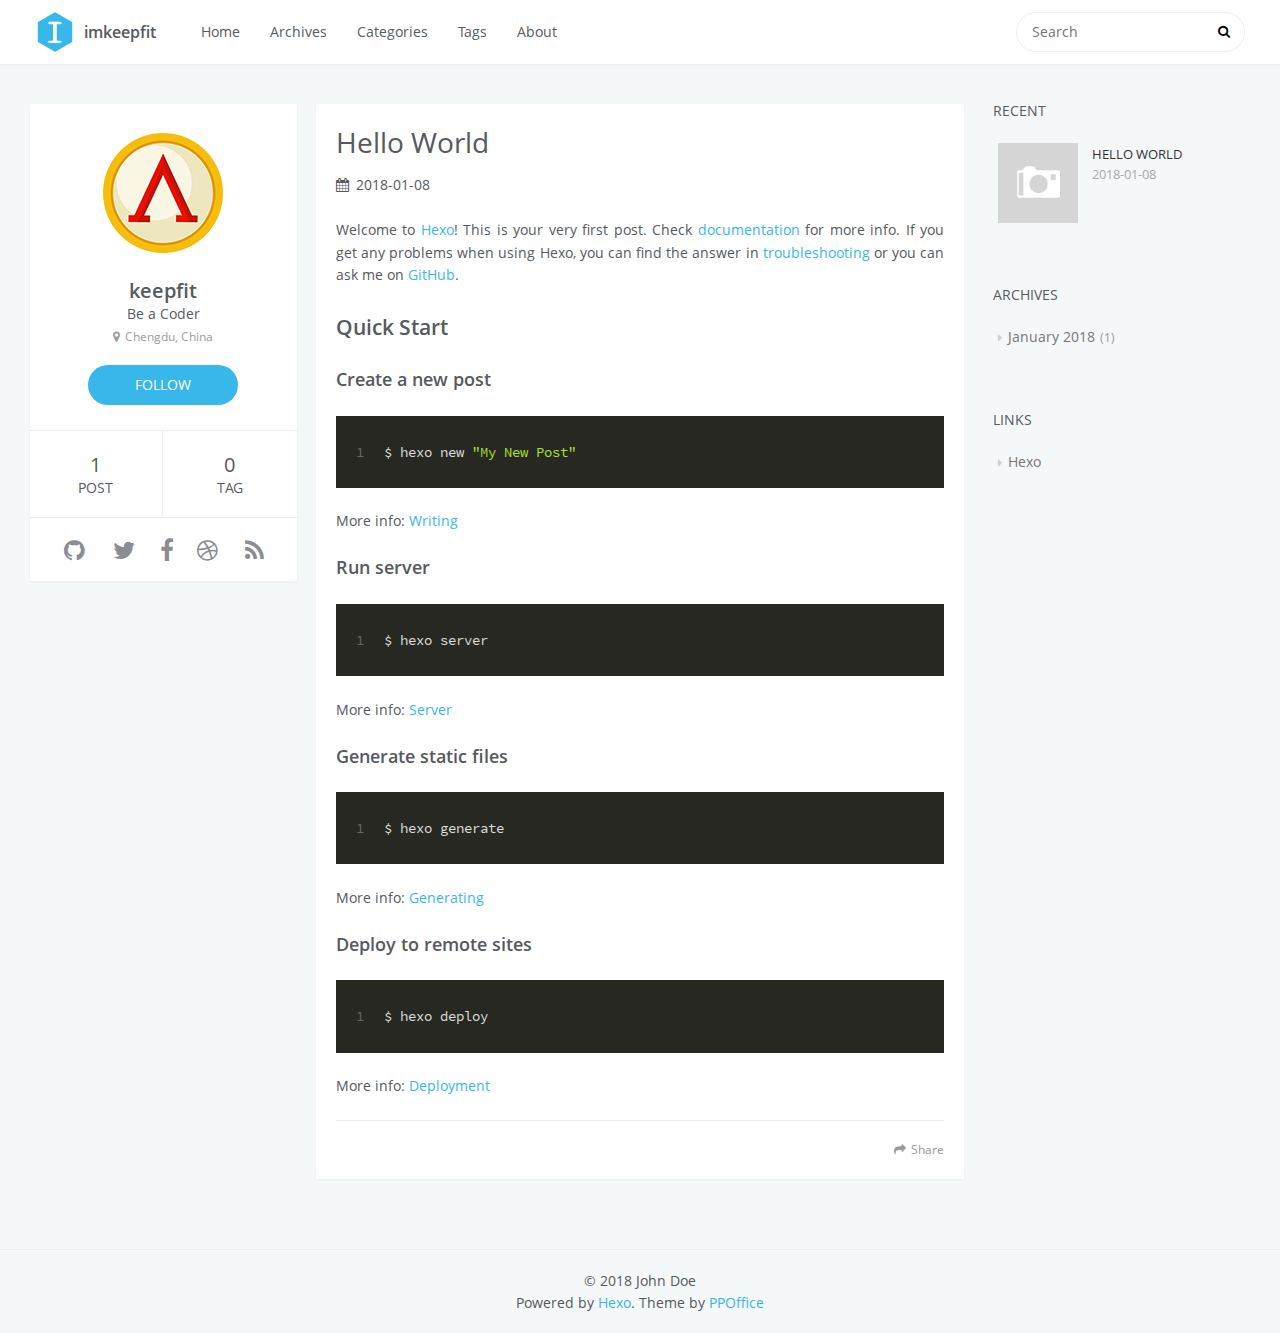
==== commit 2dbd1ed9: "“update”" ====
--- a/index.html
+++ b/index.html
@@ -76,7 +76,7 @@
             <div id="search-form-wrap">
 
     <form class="search-form">
-        <input type="text" class="ins-search-input search-form-input" placeholder="Buscar" />
+        <input type="text" class="ins-search-input search-form-input" placeholder="Search" />
         <button type="submit" class="search-form-submit"></button>
     </form>
     <div class="ins-search">
@@ -95,10 +95,10 @@
 (function (window) {
     var INSIGHT_CONFIG = {
         TRANSLATION: {
-            POSTS: 'Entradas',
+            POSTS: 'Posts',
             PAGES: 'Pages',
-            CATEGORIES: 'Categorias',
-            TAGS: 'Etiquetas',
+            CATEGORIES: 'Categories',
+            TAGS: 'Tags',
             UNTITLED: '(Untitled)',
         },
         ROOT_URL: '/',
@@ -129,7 +129,7 @@
                 <td>
                     
     <div class="search-form">
-        <input type="text" class="ins-search-input search-form-input" placeholder="Buscar" />
+        <input type="text" class="ins-search-input search-form-input" placeholder="Search" />
     </div>
 
                 </td>
@@ -149,16 +149,16 @@
             <h2 id="name">keepfit</h2>
             <h3 id="title">Be a Coder</h3>
             <span id="location"><i class="fa fa-map-marker"></i>Chengdu, China</span>
-            <a id="follow" target="_blank" href="https://github.com/keepfit">SEGUIR</a>
+            <a id="follow" target="_blank" href="https://github.com/keepfit">FOLLOW</a>
         </div>
         <div class="article-info profile-block">
             <div class="article-info-block">
                 1
-                <span>Entrada</span>
+                <span>post</span>
             </div>
             <div class="article-info-block">
                 0
-                <span>Etiqueta</span>
+                <span>tag</span>
             </div>
         </div>
         
@@ -258,7 +258,7 @@
 
 </div>
 
-    <a data-url="http://imkeepfit.com/2018/01/08/hello-world/" data-id="cjc68139v00006dm8tniijm8i" class="article-share-link"><i class="fa fa-share"></i>Compartir</a>
+    <a data-url="http://imkeepfit.com/2018/01/08/hello-world/" data-id="cjc68139v00006dm8tniijm8i" class="article-share-link"><i class="fa fa-share"></i>Share</a>
 <script>
     (function ($) {
         // Prevent duplicate binding
@@ -340,7 +340,7 @@
    
         
     <div class="widget-wrap">
-        <h3 class="widget-title">Recientes</h3>
+        <h3 class="widget-title">recent</h3>
         <div class="widget">
             <ul id="recent-post" class="">
                 
@@ -372,7 +372,7 @@
     
         
     <div class="widget-wrap">
-        <h3 class="widget-title">Archivos</h3>
+        <h3 class="widget-title">archives</h3>
         <div class="widget">
             <ul class="archive-list"><li class="archive-list-item"><a class="archive-list-link" href="/archives/2018/01/">January 2018</a><span class="archive-list-count">1</span></li></ul>
         </div>
@@ -385,7 +385,7 @@
     
         
     <div class="widget-wrap widget-list">
-        <h3 class="widget-title">Links</h3>
+        <h3 class="widget-title">links</h3>
         <div class="widget">
             <ul>
                 
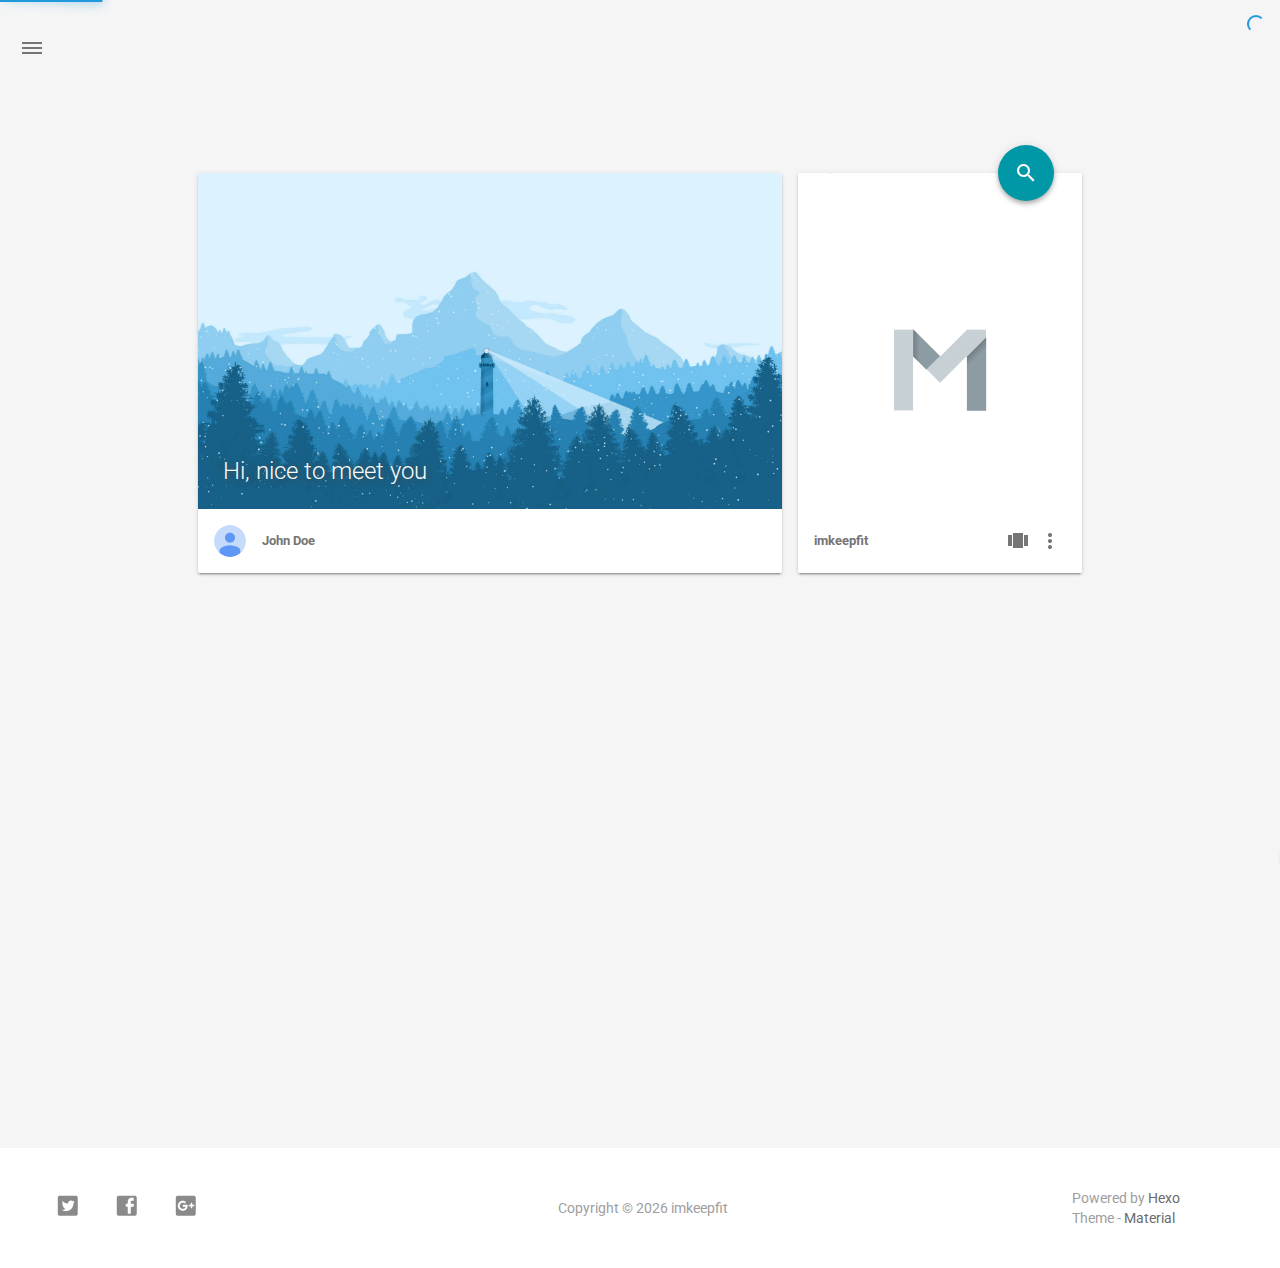
==== commit 3eac9cfa: "“update”" ====
--- a/index.html
+++ b/index.html
@@ -1,441 +1,884 @@
 <!DOCTYPE html>
-<html>
-<head>
+<html style="display: none;" >
+    <head>
     <meta charset="utf-8">
-    
-    <title>imkeepfit</title>
-    <meta name="viewport" content="width=device-width, initial-scale=1, maximum-scale=1" />
-    <meta property="og:type" content="website">
-<meta property="og:title" content="imkeepfit">
-<meta property="og:url" content="http://imkeepfit.com/index.html">
-<meta property="og:site_name" content="imkeepfit">
-<meta name="twitter:card" content="summary">
-<meta name="twitter:title" content="imkeepfit">
-    
-
-    
-        <link rel="alternate" href="/" title="imkeepfit" type="application/atom+xml" />
-    
-
-    
-
-    <link rel="stylesheet" href="/libs/font-awesome/css/font-awesome.min.css">
-    <link rel="stylesheet" href="/libs/open-sans/styles.css">
-    <link rel="stylesheet" href="/libs/source-code-pro/styles.css">
-
-    <link rel="stylesheet" href="/css/style.css">
-
-    <script src="/libs/jquery/2.1.3/jquery.min.js"></script>
-    
-    
-        <link rel="stylesheet" href="/libs/lightgallery/css/lightgallery.min.css">
-    
-    
-        <link rel="stylesheet" href="/libs/justified-gallery/justifiedGallery.min.css">
-    
-    
-    
-    
-
+    <!--
+        © Material Theme
+        https://github.com/viosey/hexo-theme-material
+        Version: 1.5.2 -->
+    <script>
+        window.materialVersion = "1.5.2"
+        // Delete localstorage with these tags
+        window.oldVersion = [
+            'codestartv1',
+            '1.3.4',
+            '1.4.0',
+            '1.4.0b1',
+            '1.5.0'
+        ]
+    </script>
+
+    <!-- dns prefetch -->
+    <meta http-equiv="x-dns-prefetch-control" content="on">
+
+
+
+
+
+
+
+
+
+
+
+
+
+
+    <!-- Meta & Info -->
+    <meta http-equiv="X-UA-Compatible" content="IE=Edge,chrome=1">
+    <meta name="renderer" content="webkit">
+    <meta name="viewport" content="width=device-width, initial-scale=1, user-scalable=no">
+
+    <!-- Title -->
+    
+    <title>
+        
+        imkeepfit
+    </title>
+
+    <!-- Favicons -->
+    <link rel="icon shortcut" type="image/ico" href="/img/favicon.png">
+    <link rel="icon" href="/img/favicon.png">
+
+    <meta name="format-detection" content="telephone=no"/>
+    <meta name="description" itemprop="description" content="">
+    <meta name="keywords" content="">
+    <meta name="theme-color" content="#0097A7">
+
+    <!-- Disable Fucking Bloody Baidu Tranformation -->
+    <meta http-equiv="Cache-Control" content="no-transform" />
+    <meta http-equiv="Cache-Control" content="no-siteapp" />
+
+    <!--[if lte IE 9]>
+        <link rel="stylesheet" href="/css/ie-blocker.css">
+
+        
+            <script src="/js/ie-blocker.en.js"></script>
+        
+    <![endif]-->
+
+    <!-- Import lsloader -->
+    <script>(function(){window.lsloader={jsRunSequence:[],jsnamemap:{},cssnamemap:{}};lsloader.removeLS=function(a){try{localStorage.removeItem(a)}catch(b){}};lsloader.setLS=function(a,c){try{localStorage.setItem(a,c)}catch(b){}};lsloader.getLS=function(a){var c="";try{c=localStorage.getItem(a)}catch(b){c=""}return c};versionString="/*"+(window.materialVersion||"unknownVersion")+"*/";lsloader.clean=function(){try{var b=[];for(var a=0;a<localStorage.length;a++){b.push(localStorage.key(a))}b.forEach(function(e){var f=lsloader.getLS(e);if(window.oldVersion){var d=window.oldVersion.reduce(function(g,h){return g||f.indexOf("/*"+h+"*/")!==-1},false);if(d){lsloader.removeLS(e)}}})}catch(c){}};lsloader.clean();lsloader.load=function(f,a,b,d){if(typeof b==="boolean"){d=b;b=undefined}d=d||false;b=b||function(){};var e;e=this.getLS(f);if(e&&e.indexOf(versionString)===-1){this.removeLS(f);this.requestResource(f,a,b,d);return}if(e){var c=e.split(versionString)[0];if(c!=a){console.log("reload:"+a);this.removeLS(f);this.requestResource(f,a,b,d);return}e=e.split(versionString)[1];if(d){this.jsRunSequence.push({name:f,code:e});this.runjs(a,f,e)}else{document.getElementById(f).appendChild(document.createTextNode(e));b()}}else{this.requestResource(f,a,b,d)}};lsloader.requestResource=function(b,e,a,c){var d=this;if(c){this.iojs(e,b,function(h,f,g){d.setLS(f,h+versionString+g);d.runjs(h,f,g)})}else{this.iocss(e,b,function(f){document.getElementById(b).appendChild(document.createTextNode(f));d.setLS(b,e+versionString+f)},a)}};lsloader.iojs=function(d,b,g){var a=this;a.jsRunSequence.push({name:b,code:""});try{var f=new XMLHttpRequest();f.open("get",d,true);f.onreadystatechange=function(){if(f.readyState==4){if((f.status>=200&&f.status<300)||f.status==304){if(f.response!=""){g(d,b,f.response);return}}a.jsfallback(d,b)}};f.send(null)}catch(c){a.jsfallback(d,b)}};lsloader.iocss=function(f,c,h,a){var b=this;try{var g=new XMLHttpRequest();g.open("get",f,true);g.onreadystatechange=function(){if(g.readyState==4){if((g.status>=200&&g.status<300)||g.status==304){if(g.response!=""){h(g.response);a();return}}b.cssfallback(f,c,a)}};g.send(null)}catch(d){b.cssfallback(f,c,a)}};lsloader.iofonts=function(f,c,h,a){var b=this;try{var g=new XMLHttpRequest();g.open("get",f,true);g.onreadystatechange=function(){if(g.readyState==4){if((g.status>=200&&g.status<300)||g.status==304){if(g.response!=""){h(g.response);a();return}}b.cssfallback(f,c,a)}};g.send(null)}catch(d){b.cssfallback(f,c,a)}};lsloader.runjs=function(f,c,e){if(!!c&&!!e){for(var b in this.jsRunSequence){if(this.jsRunSequence[b].name==c){this.jsRunSequence[b].code=e}}}if(!!this.jsRunSequence[0]&&!!this.jsRunSequence[0].code&&this.jsRunSequence[0].status!="failed"){var a=document.createElement("script");a.appendChild(document.createTextNode(this.jsRunSequence[0].code));a.type="text/javascript";document.getElementsByTagName("head")[0].appendChild(a);this.jsRunSequence.shift();if(this.jsRunSequence.length>0){this.runjs()}}else{if(!!this.jsRunSequence[0]&&this.jsRunSequence[0].status=="failed"){var d=this;var a=document.createElement("script");a.src=this.jsRunSequence[0].path;a.type="text/javascript";this.jsRunSequence[0].status="loading";a.onload=function(){d.jsRunSequence.shift();if(d.jsRunSequence.length>0){d.runjs()}};document.body.appendChild(a)}}};lsloader.tagLoad=function(b,a){this.jsRunSequence.push({name:a,code:"",path:b,status:"failed"});this.runjs()};lsloader.jsfallback=function(c,b){if(!!this.jsnamemap[b]){return}else{this.jsnamemap[b]=b}for(var a in this.jsRunSequence){if(this.jsRunSequence[a].name==b){this.jsRunSequence[a].code="";this.jsRunSequence[a].status="failed";this.jsRunSequence[a].path=c}}this.runjs()};lsloader.cssfallback=function(e,c,b){if(!!this.cssnamemap[c]){return}else{this.cssnamemap[c]=1}var d=document.createElement("link");d.type="text/css";d.href=e;d.rel="stylesheet";d.onload=d.onerror=b;var a=document.getElementsByTagName("script")[0];a.parentNode.insertBefore(d,a)};lsloader.runInlineScript=function(c,b){var a=document.getElementById(b).innerText;this.jsRunSequence.push({name:c,code:a});this.runjs()}})();</script>
+
+    <!-- Import queue -->
+    <script>function Queue(){this.dataStore=[];this.offer=b;this.poll=d;this.execNext=a;this.debug=false;this.startDebug=c;function b(e){if(this.debug){console.log("Offered a Queued Function.")}if(typeof e==="function"){this.dataStore.push(e)}else{console.log("You must offer a function.")}}function d(){if(this.debug){console.log("Polled a Queued Function.")}return this.dataStore.shift()}function a(){var e=this.poll();if(e!==undefined){if(this.debug){console.log("Run a Queued Function.")}e()}}function c(){this.debug=true}}var queue=new Queue();</script>
+
+    <!-- Import CSS -->
+    
+        <style id="material_css"></style><script>if(typeof window.lsLoadCSSMaxNums === "undefined")window.lsLoadCSSMaxNums = 0;window.lsLoadCSSMaxNums++;lsloader.load("material_css","/css/material.min.css?Z7a72R1E4SxzBKR/WGctOA==",function(){if(typeof window.lsLoadCSSNums === "undefined")window.lsLoadCSSNums = 0;window.lsLoadCSSNums++;if(window.lsLoadCSSNums == window.lsLoadCSSMaxNums)document.documentElement.style.display="";}, false)</script>
+        <style id="style_css"></style><script>if(typeof window.lsLoadCSSMaxNums === "undefined")window.lsLoadCSSMaxNums = 0;window.lsLoadCSSMaxNums++;lsloader.load("style_css","/css/style.min.css?MKetZV3cUTfDxvMffaOezg==",function(){if(typeof window.lsLoadCSSNums === "undefined")window.lsLoadCSSNums = 0;window.lsLoadCSSNums++;if(window.lsLoadCSSNums == window.lsLoadCSSMaxNums)document.documentElement.style.display="";}, false)</script>
+
+        
+
+    
+
+    
+
+    <!-- Config CSS -->
+
+<!-- Other Styles -->
+<style>
+  body, html {
+    font-family: Roboto, "Helvetica Neue", Helvetica, "PingFang SC", "Hiragino Sans GB", "Microsoft YaHei", "微软雅黑", Arial, sans-serif;
+    overflow-x: hidden !important;
+  }
+  
+  code {
+    font-family: Consolas, Monaco, 'Andale Mono', 'Ubuntu Mono', monospace;
+  }
+
+  a {
+    color: #00838F;
+  }
+
+  .mdl-card__media,
+  #search-label,
+  #search-form-label:after,
+  #scheme-Paradox .hot_tags-count,
+  #scheme-Paradox .sidebar_archives-count,
+  #scheme-Paradox .sidebar-colored .sidebar-header,
+  #scheme-Paradox .sidebar-colored .sidebar-badge{
+    background-color: #0097A7 !important;
+  }
+
+  /* Sidebar User Drop Down Menu Text Color */
+  #scheme-Paradox .sidebar-colored .sidebar-nav>.dropdown>.dropdown-menu>li>a:hover,
+  #scheme-Paradox .sidebar-colored .sidebar-nav>.dropdown>.dropdown-menu>li>a:focus {
+    color: #0097A7 !important;
+  }
+
+  #post_entry-right-info,
+  .sidebar-colored .sidebar-nav li:hover > a,
+  .sidebar-colored .sidebar-nav li:hover > a i,
+  .sidebar-colored .sidebar-nav li > a:hover,
+  .sidebar-colored .sidebar-nav li > a:hover i,
+  .sidebar-colored .sidebar-nav li > a:focus i,
+  .sidebar-colored .sidebar-nav > .open > a,
+  .sidebar-colored .sidebar-nav > .open > a:hover,
+  .sidebar-colored .sidebar-nav > .open > a:focus,
+  #ds-reset #ds-ctx .ds-ctx-entry .ds-ctx-head a {
+    color: #0097A7 !important;
+  }
+
+  .toTop {
+    background: #757575 !important;
+  }
+
+  .material-layout .material-post>.material-nav,
+  .material-layout .material-index>.material-nav,
+  .material-nav a {
+    color: #757575;
+  }
+
+  #scheme-Paradox .MD-burger-layer {
+    background-color: #757575;
+  }
+
+  #scheme-Paradox #post-toc-trigger-btn {
+    color: #757575;
+  }
+
+  .post-toc a:hover {
+    color: #00838F;
+    text-decoration: underline;
+  }
+
+</style>
+
+
+<!-- Theme Background Related-->
+
+    <style>
+      body{
+        background-color: #F5F5F5;
+      }
+
+      /* blog_info bottom background */
+      #scheme-Paradox .material-layout .something-else .mdl-card__supporting-text{
+        background-color: #fff;
+      }
+    </style>
+
+
+
+
+<!-- Fade Effect -->
+
+    <style>
+      .fade {
+        transition: all 800ms linear;
+        -webkit-transform: translate3d(0,0,0);
+        -moz-transform: translate3d(0,0,0);
+        -ms-transform: translate3d(0,0,0);
+        -o-transform: translate3d(0,0,0);
+        transform: translate3d(0,0,0);
+        opacity: 1;
+      }
+
+      .fade.out{
+        opacity: 0;
+      }
+    </style>
+
+
+<!-- Import Font -->
+<!-- Import Roboto -->
+
+    <link href="https://fonts.googleapis.com/css?family=Roboto:300,400,500" rel="stylesheet">
+
+
+<!-- Import Material Icons -->
+
+
+    <style id="material_icons"></style><script>if(typeof window.lsLoadCSSMaxNums === "undefined")window.lsLoadCSSMaxNums = 0;window.lsLoadCSSMaxNums++;lsloader.load("material_icons","/css/material-icons.css?pqhB/Rd/ab0H2+kZp0RDmw==",function(){if(typeof window.lsLoadCSSNums === "undefined")window.lsLoadCSSNums = 0;window.lsLoadCSSNums++;if(window.lsLoadCSSNums == window.lsLoadCSSMaxNums)document.documentElement.style.display="";}, false)</script>
+
+
+
+
+    <!-- Import jQuery -->
+    
+        <script>lsloader.load("jq_js","/js/jquery.min.js?qcusAULNeBksqffqUM2+Ig==", true)</script>
+    
+
+    <!-- WebAPP Icons -->
+    <meta name="mobile-web-app-capable" content="yes">
+    <meta name="application-name" content="imkeepfit">
+    <meta name="msapplication-starturl" content="http://imkeepfit.com/">
+    <meta name="msapplication-navbutton-color" content="#0097A7">
+    <meta name="apple-mobile-web-app-capable" content="yes">
+    <meta name="apple-mobile-web-app-title" content="imkeepfit">
+    <meta name="apple-mobile-web-app-status-bar-style" content="black">
+    <link rel="apple-touch-icon" href="/img/favicon.png">
+
+    <!-- Site Verification -->
+    
+    
+
+    <!-- RSS -->
+    
+
+    <!-- The Open Graph protocol -->
+    <meta property="og:url" content="http://imkeepfit.com/">
+    <meta property="og:type" content="blog">
+    <meta property="og:title" content="imkeepfit">
+    <meta property="og:image" content="/img/favicon.png">
+    <meta property="og:description" content="">
+    
+
+    
+
+    <!-- The Twitter Card protocol -->
+    <meta name="twitter:card" content="summary_large_image">
+
+    <!-- Add canonical link for SEO -->
+    
+        <link rel="canonical" href="http://imkeepfit.com" />
+    
+
+    <!-- Structured-data for SEO -->
+    
+        
+<script type="application/ld+json">
+{
+    "@context": "http://schema.org",
+    "@type": "Website",
+    "publisher": {
+        "@type": "Organization",
+        "name": "imkeepfit",
+        "logo": "/img/favicon.png"
+    },
+    "url": "http://imkeepfit.com",
+    "image": {
+        "@type": "ImageObject",
+        "url": "/img/favicon.png"
+    },
+    "mainEntityOfPage": {
+        "@type": "WebPage",
+        "@id": "http://imkeepfit.com"
+    },
+    "description": ""
+}
+</script>
+
+
+
+
+    
+
+    <!-- Analytics -->
+    
+    
+    
+
+    <!-- Custom Head -->
+    
 
 </head>
 
-<body>
-    <div id="container">
-        <header id="header">
-    <div id="header-main" class="header-inner">
-        <div class="outer">
-            <a href="/" id="logo">
-                <i class="logo"></i>
-                <span class="site-title">imkeepfit</span>
-            </a>
-            <nav id="main-nav">
+
+    
+        <body id="scheme-Paradox" class="lazy">
+            <div class="material-layout  mdl-js-layout has-drawer is-upgraded">
                 
-                    <a class="main-nav-link" href="/.">Home</a>
-                
-                    <a class="main-nav-link" href="/archives">Archives</a>
-                
-                    <a class="main-nav-link" href="/categories">Categories</a>
-                
-                    <a class="main-nav-link" href="/tags">Tags</a>
-                
-                    <a class="main-nav-link" href="/about">About</a>
-                
-            </nav>
-            
-                
-                <nav id="sub-nav">
-                    <div class="profile" id="profile-nav">
-                        <a id="profile-anchor" href="javascript:;">
-                            <img class="avatar" src="/css/images/avatar.png" />
-                            <i class="fa fa-caret-down"></i>
-                        </a>
-                    </div>
-                </nav>
-            
-            <div id="search-form-wrap">
-
-    <form class="search-form">
-        <input type="text" class="ins-search-input search-form-input" placeholder="Search" />
-        <button type="submit" class="search-form-submit"></button>
-    </form>
-    <div class="ins-search">
-    <div class="ins-search-mask"></div>
-    <div class="ins-search-container">
-        <div class="ins-input-wrapper">
-            <input type="text" class="ins-search-input" placeholder="Type something..." />
-            <span class="ins-close ins-selectable"><i class="fa fa-times-circle"></i></span>
+
+                <!-- Main Container -->
+                <main class="material-layout__content" id="main">
+
+                    <!-- Top Anchor -->
+                    <div id="top"></div>
+
+                    
+                        <!-- Hamburger Button -->
+                        <button class="MD-burger-icon sidebar-toggle">
+                            <span class="MD-burger-layer"></span>
+                        </button>
+                    
+
+                    <!-- Index Module -->
+<div class="material-index mdl-grid">
+    
+        <!-- Paradox Header -->
+        <!-- Daily pic -->
+<div class="mdl-card mdl-shadow--2dp daily-pic mdl-cell mdl-cell--8-col index-top-block">
+
+    <!-- Pic & Slogan -->
+    <div class="mdl-card__media mdl-color-text--grey-50" style="background-image:url(/img/daily_pic.png)">
+        <p class="index-top-block-slogan"><a href="#">
+        
+            
+                Hi, nice to meet you
+            
+        
+        </a></p>
+    </div>
+
+    <!-- Avatar & Name -->
+    <div class="mdl-card__supporting-text meta mdl-color-text--grey-600">
+        <!-- Author Avatar -->
+        <div id="author-avatar">
+            <img src="/img/avatar.png" width="32px" height="32px" alt="avatar">
         </div>
-        <div class="ins-section-wrapper">
-            <div class="ins-section-container"></div>
+        <div>
+            <strong>John Doe</strong>
         </div>
     </div>
 </div>
-<script>
-(function (window) {
-    var INSIGHT_CONFIG = {
-        TRANSLATION: {
-            POSTS: 'Posts',
-            PAGES: 'Pages',
-            CATEGORIES: 'Categories',
-            TAGS: 'Tags',
-            UNTITLED: '(Untitled)',
-        },
-        ROOT_URL: '/',
-        CONTENT_URL: '/content.json',
-    };
-    window.INSIGHT_CONFIG = INSIGHT_CONFIG;
-})(window);
-</script>
-<script src="/js/insight.js"></script>
-
+
+        <!-- Blog info -->
+<div class="mdl-card mdl-shadow--2dp something-else mdl-cell mdl-cell--8-col mdl-cell--4-col-desktop index-top-block">
+
+    <!-- Search -->
+    
+    <!-- Google -->
+    <div class="mdl-textfield mdl-js-textfield mdl-textfield--expandable" method="post" action="">
+        <label id="search-label" class="mdl-button mdl-js-ripple-effect mdl-js-button mdl-button--fab mdl-color--accent mdl-shadow--4dp" for="search">
+            <i class="material-icons mdl-color-text--white" role="presentation">search</i>
+        </label>
+
+        <form autocomplete="off" id="search-form" method="get" action="//google.com/search" accept-charset="UTF-8" class="mdl-textfield__expandable-holder" target="_blank">
+            <input class="mdl-textfield__input search-input" type="search" name="q" id="search" placeholder="">
+            <label id="search-form-label" class="mdl-textfield__label" for="search"></label>
+
+            <input type="hidden" name="sitesearch" value="http://imkeepfit.com">
+        </form>
+    </div>
+
+
+
+
+
+
+
+    <!-- LOGO -->
+    <div class="something-else-logo mdl-color--white mdl-color-text--grey-600">
+        <a href="#" target="_blank">
+            <img src="/img/logo.png" alt="logo" />
+        </a>
+    </div>
+
+    <!-- Infomation -->
+    <div class="mdl-card__supporting-text meta meta--fill mdl-color-text--grey-600">
+        <!-- Blog Title -->
+        <div>
+            <strong>imkeepfit</strong>
+        </div>
+        <div class="section-spacer"></div>
+
+        <!-- Pages -->
+        <button id="show-pages-button" class="mdl-button mdl-js-button mdl-js-ripple-effect mdl-button--icon">
+            <i class="material-icons" role="presentation">view_carousel</i>
+            <span class="visuallyhidden">Pages</span>
+        </button>
+        <ul class="mdl-menu mdl-js-menu mdl-menu--bottom-right" for="show-pages-button">
+            
+        </ul>
+
+        <!-- Menu -->
+        <button id="menubtn" class="mdl-button mdl-js-button mdl-js-ripple-effect mdl-button--icon">
+            <i class="material-icons" role="presentation">more_vert</i>
+            <span class="visuallyhidden">show menu</span>
+        </button>
+        <ul class="mdl-menu mdl-js-menu mdl-menu--bottom-right" for="menubtn">
+            
+
+            
+
+            
+                <a class="index_share-link" href="http://service.weibo.com/share/share.php?appkey=&title=imkeepfit&url=http://imkeepfit.com&pic=http://imkeepfit.com/img/favicon.png&searchPic=false&style=simple" target="_blank">
+                    <li class="mdl-menu__item mdl-js-ripple-effect">
+                        شارك على Weibo
+                    </li>
+                </a>
+            
+
+            
+                <a class="index_share-link" href="https://twitter.com/intent/tweet?text=imkeepfit&url=http://imkeepfit.com&via=John Doe" target="_blank">
+                    <li class="mdl-menu__item mdl-js-ripple-effect">
+                        شارك على Twitter
+                    </li>
+                </a>
+            
+
+            
+                <a class="index_share-link" href="https://www.facebook.com/sharer/sharer.php?u=http://imkeepfit.com" target="_blank">
+                    <li class="mdl-menu__item mdl-js-ripple-effect">
+                        شارك على Facebook
+                    </li>
+                </a>
+            
+
+            
+                <a class="index_share-link" href="https://plus.google.com/share?url=http://imkeepfit.com" target="_blank">
+                    <li class="mdl-menu__item mdl-js-ripple-effect">
+                        شارك على Google+
+                    </li>
+                </a>
+            
+
+            
+
+            
+
+            
+        </ul>
+    </div>
 </div>
-        </div>
-    </div>
-    <div id="main-nav-mobile" class="header-sub header-inner">
-        <table class="menu outer">
-            <tr>
-                
-                    <td><a class="main-nav-link" href="/.">Home</a></td>
-                
-                    <td><a class="main-nav-link" href="/archives">Archives</a></td>
-                
-                    <td><a class="main-nav-link" href="/categories">Categories</a></td>
-                
-                    <td><a class="main-nav-link" href="/tags">Tags</a></td>
-                
-                    <td><a class="main-nav-link" href="/about">About</a></td>
-                
-                <td>
-                    
-    <div class="search-form">
-        <input type="text" class="ins-search-input search-form-input" placeholder="Search" />
-    </div>
-
-                </td>
-            </tr>
-        </table>
-    </div>
-</header>
-
-        <div class="outer">
-            
-                
-
-<aside id="profile">
-    <div class="inner profile-inner">
-        <div class="base-info profile-block">
-            <img id="avatar" src="/css/images/avatar.png" />
-            <h2 id="name">keepfit</h2>
-            <h3 id="title">Be a Coder</h3>
-            <span id="location"><i class="fa fa-map-marker"></i>Chengdu, China</span>
-            <a id="follow" target="_blank" href="https://github.com/keepfit">FOLLOW</a>
-        </div>
-        <div class="article-info profile-block">
-            <div class="article-info-block">
-                1
-                <span>post</span>
+
+    
+    <div class="locate-thumbnail-symbol"></div>
+
+    <!-- Pin on top -->
+    
+
+    <!-- Normal Post -->
+    
+        
+            
+                <!-- Paradox Thumbnail -->
+                <div class="post_entry-module mdl-card mdl-shadow--2dp mdl-cell mdl-cell--12-col fade out">
+    <!-- Post Thumbnail -->
+    
+        
+            <!-- Random Thumbnail -->
+            <div class="post_thumbnail-random mdl-card__media mdl-color-text--grey-50">
+        
+    
+
+        <!-- Post Title -->
+        <p class="article-headline-p"><a href="/2018/01/08/hello-world/">Hello World</a></p>
+    </div>
+
+    <!-- Post Excerpt -->
+    <div class="mdl-color-text--grey-600 mdl-card__supporting-text post_entry-content">
+        
+            Welcome to Hexo
+        
+        &nbsp;&nbsp;&nbsp;
+        <span>
+            <a href="/2018/01/08/hello-world/" target="_self">واصل القراءة</a>
+        </span>
+    </div>
+    <!-- Post_entry Info-->
+    <div id="post_entry-info">
+        <div id="post_entry-left-info" class="mdl-card__supporting-text meta mdl-color-text--grey-600 ">
+            <!-- Author Avatar -->
+            <div id="author-avatar">
+                <img src="/img/avatar.png" width="44px" height="44px" alt="John Doe's avatar">
             </div>
-            <div class="article-info-block">
-                0
-                <span>tag</span>
+            <div>
+                <strong>John Doe</strong>
+                <span>Jan 08, 2018</span>
             </div>
         </div>
-        
-        <div class="profile-block social-links">
-            <table>
-                <tr>
+        <div id="post_entry-right-info">
+          
+
+            
+
+            
+
+            <!-- Post Views -->
+            <span class="post_entry-views">
+            </span>
+        </div>
+    </div>
+</div>
+
+            
+            
+        
+    
+
+    
+
+    
+        <script type="text/ls-javascript" id="thumbnail-script">
+    var randomNum;
+
+    var locatePost = $('.locate-thumbnail-symbol').next();
+    for(var i = 0; i < 10; i++) {
+        randomNum = Math.floor(Math.random() * 19 + 1);
+
+        locatePost.children('.post_thumbnail-random').attr('id', 'random_thumbnail-'+randomNum);
+        locatePost.children('.post_thumbnail-random').attr('data-original', '/img/random/material-' + randomNum + '.png');
+    $('.post_thumbnail-random').addClass('lazy');
+
+        locatePost = locatePost.next();
+    }
+</script>
+
+    
+</div>
+
+
                     
+                        <!-- Overlay For Active Sidebar -->
+<div class="sidebar-overlay"></div>
+
+<!-- Material sidebar -->
+<aside id="sidebar" class="sidebar sidebar-colored sidebar-fixed-left" role="navigation">
+    <div id="sidebar-main">
+        <!-- Sidebar Header -->
+        <div class="sidebar-header header-cover" style="background-image: url(/img/sidebar_header.png);">
+    <!-- Top bar -->
+    <div class="top-bar"></div>
+
+    <!-- Sidebar toggle button -->
+    <button type="button" class="sidebar-toggle mdl-button mdl-js-button mdl-js-ripple-effect mdl-button--icon" style="display: initial;" data-upgraded=",MaterialButton,MaterialRipple">
+        <i class="material-icons">clear_all</i>
+        <span class="mdl-button__ripple-container">
+            <span class="mdl-ripple">
+            </span>
+        </span>
+    </button>
+
+    <!-- Sidebar Avatar -->
+    <div class="sidebar-image">
+        <img src="/img/avatar.png" alt="John Doe's avatar">
+    </div>
+
+    <!-- Sidebar Email -->
+    <a data-toggle="dropdown" class="sidebar-brand" href="#settings-dropdown">
+        youremail@email.com
+        <b class="caret"></b>
+    </a>
+</div>
+
+
+        <!-- Sidebar Navigation  -->
+        <ul class="nav sidebar-nav">
+    <!-- User dropdown  -->
+    <li class="dropdown">
+        <ul id="settings-dropdown" class="dropdown-menu">
+            
+                <li>
+                    <a href="#" target="_blank" title="Email Me">
+                        
+                            <i class="material-icons sidebar-material-icons sidebar-indent-left1pc-element">email</i>
+                        
+                        Email Me
+                    </a>
+                </li>
+            
+        </ul>
+    </li>
+
+    <!-- Homepage -->
+    
+        <li id="sidebar-first-li">
+            <a href="/">
+                
+                    <i class="material-icons sidebar-material-icons">home</i>
+                
+                الرئيسية
+            </a>
+        </li>
+        
+    
+
+    <!-- Archives  -->
+    
+        <li class="dropdown">
+            <a href="#" class="ripple-effect dropdown-toggle" data-toggle="dropdown">
+                
+                    <i class="material-icons sidebar-material-icons">inbox</i>
+                
+                    أرشيف
+                <b class="caret"></b>
+            </a>
+            <ul class="dropdown-menu">
+            <li>
+                <a class="sidebar_archives-link" href="/archives/2018/01/">January 2018<span class="sidebar_archives-count">1</span></a>
+            </ul>
+        </li>
+        
+    
+
+    <!-- Categories  -->
+    
+
+    <!-- Pages  -->
+    
+
+    <!-- Article Number  -->
+    
+</ul>
+
+
+        <!-- Sidebar Footer -->
+        <!--
+I'm glad you use this theme, the development is no so easy, I hope you can keep the copyright, I will thank you so much.
+If you still want to delete the copyrights, could you still retain the first one? Which namely "Theme Material"
+It will not impact the appearance and can give developers a lot of support :)
+
+很高兴您使用并喜欢该主题，开发不易 十分谢谢与希望您可以保留一下版权声明。
+如果您仍然想删除的话 能否只保留第一项呢？即 "Theme Material"
+它不会影响美观并可以给开发者很大的支持和动力。 :)
+-->
+
+<!-- Sidebar Divider -->
+
+    <div class="sidebar-divider"></div>
+
+
+<!-- Theme Material -->
+
+    <a href="https://github.com/viosey/hexo-theme-material"  class="sidebar-footer-text-a" target="_blank">
+        <div class="sidebar-text mdl-button mdl-js-button mdl-js-ripple-effect sidebar-footer-text-div" data-upgraded=",MaterialButton,MaterialRipple">
+            سمة - Material
+            <span class="sidebar-badge badge-circle">i</span>
+        </div>
+    </a>
+
+
+<!-- Help & Support -->
+<!--
+
+-->
+
+<!-- Feedback -->
+<!--
+
+-->
+
+<!-- About Theme -->
+<!--
+
+-->
+
+    </div>
+
+    <!-- Sidebar Image -->
+    
+
+</aside>
+
                     
-                    <td>
-                        <a href="https://github.com/keepfit" target="_blank" title="github" class=tooltip>
-                            <i class="fa fa-github"></i>
-                        </a>
-                    </td>
+
                     
-                    <td>
-                        <a href="/" target="_blank" title="twitter" class=tooltip>
-                            <i class="fa fa-twitter"></i>
-                        </a>
-                    </td>
+                        <!-- Footer Top Button -->
+                        <div id="back-to-top" class="toTop-wrap">
+    <a href="#top" class="toTop">
+        <i class="material-icons footer_top-i">expand_less</i>
+    </a>
+</div>
+
                     
-                    <td>
-                        <a href="/" target="_blank" title="facebook" class=tooltip>
-                            <i class="fa fa-facebook"></i>
-                        </a>
-                    </td>
-                    
-                    <td>
-                        <a href="/" target="_blank" title="dribbble" class=tooltip>
-                            <i class="fa fa-dribbble"></i>
-                        </a>
-                    </td>
-                    
-                    <td>
-                        <a href="/" target="_blank" title="rss" class=tooltip>
-                            <i class="fa fa-rss"></i>
-                        </a>
-                    </td>
-                    
-                </tr>
-            </table>
+
+                    <!--Footer-->
+<footer class="mdl-mini-footer" id="bottom">
+    
+        <!-- Paradox Footer Left Section -->
+        <div class="mdl-mini-footer--left-section sns-list">
+    <!-- Twitter -->
+    
+        <a href="https://twitter.com/twitter" target="_blank">
+            <button class="mdl-mini-footer--social-btn social-btn footer-sns-twitter">
+                <span class="visuallyhidden">Twitter</span>
+            </button><!--
+     --></a>
+    
+
+    <!-- Facebook -->
+    
+        <a href="https://www.facebook.com/facebook" target="_blank">
+            <button class="mdl-mini-footer--social-btn social-btn footer-sns-facebook">
+                <span class="visuallyhidden">Facebook</span>
+            </button><!--
+     --></a>
+    
+
+    <!-- Google + -->
+    
+        <a href="https://www.google.com/" target="_blank">
+            <button class="mdl-mini-footer--social-btn social-btn footer-sns-gplus">
+                <span class="visuallyhidden">Google Plus</span>
+            </button><!--
+     --></a>
+    
+
+    <!-- Weibo -->
+    
+
+    <!-- Instagram -->
+    
+
+    <!-- Tumblr -->
+    
+
+    <!-- Github -->
+    
+
+    <!-- LinkedIn -->
+    
+
+    <!-- Zhihu -->
+    
+
+    <!-- Bilibili -->
+    
+
+    <!-- Telegram -->
+    
+    
+    <!-- V2EX -->
+    
+</div>
+
+
+        <!--Copyright-->
+        <div id="copyright">
+            Copyright&nbsp;©<script type="text/javascript">var fd = new Date();document.write("&nbsp;" + fd.getFullYear() + "&nbsp;");</script>imkeepfit
+            
         </div>
-        
-    </div>
-</aside>
-
-            
-            <section id="main">
-    <article id="post-hello-world" class="article article-type-post" itemscope itemprop="blogPost">
-    <div class="article-inner">
-        
-        
-            <header class="article-header">
-                
-    
-        <h1 itemprop="name">
-            <a class="article-title" href="/2018/01/08/hello-world/">Hello World</a>
-        </h1>
-    
-
-                
-                    <div class="article-meta">
-                        
-    <div class="article-date">
-        <i class="fa fa-calendar"></i>
-        <a href="/2018/01/08/hello-world/">
-            <time datetime="2018-01-08T07:41:59.867Z" itemprop="datePublished">2018-01-08</time>
-        </a>
-    </div>
-
-
-                        
-                        
-                    </div>
-                
-            </header>
-        
-        
-        <div class="article-entry" itemprop="articleBody">
-        
-            
-            <p>Welcome to <a href="https://hexo.io/" target="_blank" rel="noopener">Hexo</a>! This is your very first post. Check <a href="https://hexo.io/docs/" target="_blank" rel="noopener">documentation</a> for more info. If you get any problems when using Hexo, you can find the answer in <a href="https://hexo.io/docs/troubleshooting.html" target="_blank" rel="noopener">troubleshooting</a> or you can ask me on <a href="https://github.com/hexojs/hexo/issues" target="_blank" rel="noopener">GitHub</a>.</p>
-<h2 id="Quick-Start"><a href="#Quick-Start" class="headerlink" title="Quick Start"></a>Quick Start</h2><h3 id="Create-a-new-post"><a href="#Create-a-new-post" class="headerlink" title="Create a new post"></a>Create a new post</h3><figure class="highlight bash"><table><tr><td class="gutter"><pre><span class="line">1</span><br></pre></td><td class="code"><pre><span class="line">$ hexo new <span class="string">"My New Post"</span></span><br></pre></td></tr></table></figure>
-<p>More info: <a href="https://hexo.io/docs/writing.html" target="_blank" rel="noopener">Writing</a></p>
-<h3 id="Run-server"><a href="#Run-server" class="headerlink" title="Run server"></a>Run server</h3><figure class="highlight bash"><table><tr><td class="gutter"><pre><span class="line">1</span><br></pre></td><td class="code"><pre><span class="line">$ hexo server</span><br></pre></td></tr></table></figure>
-<p>More info: <a href="https://hexo.io/docs/server.html" target="_blank" rel="noopener">Server</a></p>
-<h3 id="Generate-static-files"><a href="#Generate-static-files" class="headerlink" title="Generate static files"></a>Generate static files</h3><figure class="highlight bash"><table><tr><td class="gutter"><pre><span class="line">1</span><br></pre></td><td class="code"><pre><span class="line">$ hexo generate</span><br></pre></td></tr></table></figure>
-<p>More info: <a href="https://hexo.io/docs/generating.html" target="_blank" rel="noopener">Generating</a></p>
-<h3 id="Deploy-to-remote-sites"><a href="#Deploy-to-remote-sites" class="headerlink" title="Deploy to remote sites"></a>Deploy to remote sites</h3><figure class="highlight bash"><table><tr><td class="gutter"><pre><span class="line">1</span><br></pre></td><td class="code"><pre><span class="line">$ hexo deploy</span><br></pre></td></tr></table></figure>
-<p>More info: <a href="https://hexo.io/docs/deployment.html" target="_blank" rel="noopener">Deployment</a></p>
-
-        
+
+        <!-- Paradox Footer Right Section -->
+
+        <!--
+        I am glad you use this theme, the development is no so easy, I hope you can keep the copyright.
+        It will not impact the appearance and can give developers a lot of support :)
+
+        很高兴您使用该主题，开发不易，希望您可以保留一下版权声明。
+        它不会影响美观并可以给开发者很大的支持。 :)
+        -->
+
+        <div class="mdl-mini-footer--right-section">
+            <div>
+                <div class="footer-develop-div">Powered by <a href="https://hexo.io" target="_blank" class="footer-develop-a">Hexo</a></div>
+                <div class="footer-develop-div">Theme - <a href="https://github.com/viosey/hexo-theme-material" target="_blank" class="footer-develop-a">Material</a></div>
+            </div>
         </div>
-        <footer class="article-footer">
-            <div class="share-container">
-
-
-
-</div>
-
-    <a data-url="http://imkeepfit.com/2018/01/08/hello-world/" data-id="cjc68139v00006dm8tniijm8i" class="article-share-link"><i class="fa fa-share"></i>Share</a>
+    
+</footer>
+
+
+                    <!-- Import JS File -->
+
+    <script>lsloader.load("lazyload_js","/js/lazyload.min.js?1BcfzuNXqV+ntF6gq+5X3Q==", true)</script>
+
+
+
+    <script>lsloader.load("js_js","/js/js.min.js?V/53wGualMuiPM3xoetD5Q==", true)</script>
+
+
+
+    <script>lsloader.load("np_js","/js/nprogress.js?pl3Qhb9lvqR1FlyLUna1Yw==", true)</script>
+
+
+<script type="text/ls-javascript" id="NProgress-script">
+    NProgress.configure({
+        showSpinner: true
+    });
+    NProgress.start();
+    $('#nprogress .bar').css({
+        'background': '#29d'
+    });
+    $('#nprogress .peg').css({
+        'box-shadow': '0 0 10px #29d, 0 0 15px #29d'
+    });
+    $('#nprogress .spinner-icon').css({
+        'border-top-color': '#29d',
+        'border-left-color': '#29d'
+    });
+    setTimeout(function() {
+        NProgress.done();
+        $('.fade').removeClass('out');
+    }, 800);
+</script>
+
+
+
+
+
+
+
+
+
+
+
+
+    <!-- Swiftye -->
+    
+
+    <!-- Local Search-->
+    
+
+
+<!-- UC Browser Compatible -->
 <script>
-    (function ($) {
-        // Prevent duplicate binding
-        if (typeof(__SHARE_BUTTON_BINDED__) === 'undefined' || !__SHARE_BUTTON_BINDED__) {
-            __SHARE_BUTTON_BINDED__ = true;
-        } else {
-            return;
+	var agent = navigator.userAgent.toLowerCase();
+	if(agent.indexOf('ucbrowser')>0) {
+		document.write('<link rel="stylesheet" href="/css/uc.css">');
+	   alert('由于 UC 浏览器使用极旧的内核，而本网站使用了一些新的特性。\n为了您能更好的浏览，推荐使用 Chrome 或 Firefox 浏览器。');
+	}
+</script>
+
+<!-- Import prettify js  -->
+
+
+
+<!-- Window Load -->
+<!-- add class for prettify -->
+<script type="text/ls-javascript" id="window-load">
+    $(window).on('load', function() {
+        // Post_Toc parent position fixed
+        $('.post-toc-wrap').parent('.mdl-menu__container').css('position', 'fixed');
+    });
+
+    
+    
+</script>
+
+<!-- MathJax Load-->
+
+
+<!-- Bing Background -->
+
+
+<script type="text/ls-javascript" id="lazy-load">
+    // Offer LazyLoad
+    queue.offer(function(){
+        $('.lazy').lazyload({
+            effect : 'show'
+        });
+    });
+
+    // Start Queue
+    $(document).ready(function(){
+        setInterval(function(){
+            queue.execNext();
+        },200);
+    });
+</script>
+
+<!-- Custom Footer -->
+
+
+
+<script>
+    (function(){
+        var scriptList = document.querySelectorAll('script[type="text/ls-javascript"]')
+
+        for (var i = 0; i < scriptList.length; ++i) {
+            var item = scriptList[i];
+            lsloader.runInlineScript(item.id,item.id);
         }
-        $('body').on('click', function() {
-            $('.article-share-box.on').removeClass('on');
-        }).on('click', '.article-share-link', function(e) {
-            e.stopPropagation();
-
-            var $this = $(this),
-                url = $this.attr('data-url'),
-                encodedUrl = encodeURIComponent(url),
-                id = 'article-share-box-' + $this.attr('data-id'),
-                offset = $this.offset(),
-                box;
-
-            if ($('#' + id).length) {
-                box = $('#' + id);
-
-                if (box.hasClass('on')){
-                    box.removeClass('on');
-                    return;
-                }
-            } else {
-                var html = [
-                    '<div id="' + id + '" class="article-share-box">',
-                        '<input class="article-share-input" value="' + url + '">',
-                        '<div class="article-share-links">',
-                            '<a href="https://twitter.com/intent/tweet?url=' + encodedUrl + '" class="fa fa-twitter article-share-twitter" target="_blank" title="Twitter"></a>',
-                            '<a href="https://www.facebook.com/sharer.php?u=' + encodedUrl + '" class="fa fa-facebook article-share-facebook" target="_blank" title="Facebook"></a>',
-                            '<a href="http://pinterest.com/pin/create/button/?url=' + encodedUrl + '" class="fa fa-pinterest article-share-pinterest" target="_blank" title="Pinterest"></a>',
-                            '<a href="https://plus.google.com/share?url=' + encodedUrl + '" class="fa fa-google article-share-google" target="_blank" title="Google+"></a>',
-                        '</div>',
-                    '</div>'
-                ].join('');
-
-              box = $(html);
-
-              $('body').append(box);
-            }
-
-            $('.article-share-box.on').hide();
-
-            box.css({
-                top: offset.top + 25,
-                left: offset.left
-            }).addClass('on');
-
-        }).on('click', '.article-share-box', function (e) {
-            e.stopPropagation();
-        }).on('click', '.article-share-box-input', function () {
-            $(this).select();
-        }).on('click', '.article-share-box-link', function (e) {
-            e.preventDefault();
-            e.stopPropagation();
-
-            window.open(this.href, 'article-share-box-window-' + Date.now(), 'width=500,height=450');
-        });
-    })(jQuery);
+    })()
+console.log('\n %c © Material Theme | Version: 1.5.2 | https://github.com/viosey/hexo-theme-material %c \n', 'color:#455a64;background:#e0e0e0;padding:5px 0;border-top-left-radius:5px;border-bottom-left-radius:5px;', 'color:#455a64;background:#e0e0e0;padding:5px 0;border-top-right-radius:5px;border-bottom-right-radius:5px;');
 </script>
 
-            
-    
-
-        </footer>
-    </div>
-    
-</article>
-
-
-</section>
-            
-                
-<aside id="sidebar">
-   
-        
-    <div class="widget-wrap">
-        <h3 class="widget-title">recent</h3>
-        <div class="widget">
-            <ul id="recent-post" class="">
-                
-                    <li>
-                        
-                        <div class="item-thumbnail">
-                            <a href="/2018/01/08/hello-world/" class="thumbnail">
-    
-    
-        <span class="thumbnail-image thumbnail-none"></span>
-    
-</a>
-
-                        </div>
-                        
-                        <div class="item-inner">
-                            <p class="item-category"></p>
-                            <p class="item-title"><a href="/2018/01/08/hello-world/" class="title">Hello World</a></p>
-                            <p class="item-date"><time datetime="2018-01-08T07:41:59.867Z" itemprop="datePublished">2018-01-08</time></p>
-                        </div>
-                    </li>
-                
-            </ul>
-        </div>
-    </div>
-
-    
-        
-    
-        
-    <div class="widget-wrap">
-        <h3 class="widget-title">archives</h3>
-        <div class="widget">
-            <ul class="archive-list"><li class="archive-list-item"><a class="archive-list-link" href="/archives/2018/01/">January 2018</a><span class="archive-list-count">1</span></li></ul>
-        </div>
-    </div>
-
-    
-        
-    
-        
-    
-        
-    <div class="widget-wrap widget-list">
-        <h3 class="widget-title">links</h3>
-        <div class="widget">
-            <ul>
-                
-                    <li>
-                        <a href="http://hexo.io">Hexo</a>
-                    </li>
-                
-            </ul>
-        </div>
-    </div>
-
-
-    
-    <div id="toTop" class="fa fa-angle-up"></div>
-</aside>
-
-            
-        </div>
-        <footer id="footer">
-    <div class="outer">
-        <div id="footer-info" class="inner">
-            &copy; 2018 John Doe<br>
-            Powered by <a href="http://hexo.io/" target="_blank">Hexo</a>. Theme by <a href="http://github.com/ppoffice">PPOffice</a>
-        </div>
-    </div>
-</footer>
-        
-
-
-    
-        <script src="/libs/lightgallery/js/lightgallery.min.js"></script>
-        <script src="/libs/lightgallery/js/lg-thumbnail.min.js"></script>
-        <script src="/libs/lightgallery/js/lg-pager.min.js"></script>
-        <script src="/libs/lightgallery/js/lg-autoplay.min.js"></script>
-        <script src="/libs/lightgallery/js/lg-fullscreen.min.js"></script>
-        <script src="/libs/lightgallery/js/lg-zoom.min.js"></script>
-        <script src="/libs/lightgallery/js/lg-hash.min.js"></script>
-        <script src="/libs/lightgallery/js/lg-share.min.js"></script>
-        <script src="/libs/lightgallery/js/lg-video.min.js"></script>
-    
-    
-        <script src="/libs/justified-gallery/jquery.justifiedGallery.min.js"></script>
-    
-    
-
-
-
-<!-- Custom Scripts -->
-<script src="/js/main.js"></script>
-
-    </div>
-</body>
-</html>+                </main>
+            </div>
+        </body>
+    
+</html>
--- a/css/ie-blocker.css
+++ b/css/ie-blocker.css
@@ -0,0 +1,180 @@
+@charset "utf-8";
+body .demo-blog{
+    display: none;
+}
+
+h1{
+    background-color: #fff;
+    font-size: 48px;
+    line-height: 48px;
+    border-left: none;
+    width: auto;
+    margin: 0px !important;
+}
+
+#ib-container {
+    display: none;
+    width: 100%;
+    height: 100%;
+    font-family: Arial, Helvetica, sans-serif;
+    position: fixed;
+    top: 0;
+    left: 0;
+    box-sizing: content-box !important;
+    z-index: 99999;
+}
+
+#ib-container * {
+    box-sizing: content-box !important;
+}
+
+.ib-modal {
+    height: 288px;
+    background: #fff;
+    border-left: 8px solid #4fc1e9;
+    position: absolute;
+    color: #434a54;
+    z-index: 99999;
+    width: 592px;
+    top: 50%;
+    left: 50%;
+    transform: translateY(-50%) translateX(-50%);
+    padding: 49px 30px 30px;
+}
+
+.ib-header {
+    height: 80px;
+    padding: 0;
+}
+
+.ib-header h1 {
+    margin: 0;
+    font-size: 24px;
+    text-align: left;
+    color: #434a54;
+}
+
+.ib-header p {
+    margin: 10px 0 0 0;
+    font-size: 14px;
+    line-height: 18px;
+    text-align: left;
+    color: #434a54;
+}
+
+.ib-header p strong {
+    font-weight: normal;
+    color: #3bafda;
+}
+
+.ib-browsers {
+    height: 80px;
+    list-style: none;
+    margin: 0;
+    padding: 0;
+    padding-top: 0;
+    margin-top: 49px;
+}
+
+.ib-browsers li {
+    float: left;
+    width: 148px;
+    height: 80px;
+    position: relative;
+    list-style: none;
+}
+
+.ib-browsers li a {
+    display: block;
+    width: 100%;
+    height: 100%;
+    position: absolute;
+    color: #434a54;
+    text-decoration: none;
+    cursor: pointer;
+}
+
+.ib-browsers li a:hover {
+    background-color: #F2F2F2;
+}
+
+.ib-browsers li a:hover .ib-browser-name {
+    background-color: #4fc1e9;
+    color: #fff;
+}
+
+.ib-browser-icon {
+    display: block;
+    width: 118px;
+    height: 90px;
+    margin: 0 auto;
+    margin-top: 20px;
+}
+
+.ib-browser-name {
+    line-height: 18px;
+    margin-top: 5px;
+    text-align: center;
+    font-size: 20px;
+}
+
+.ib-browser-description {
+    height: 50px;
+    line-height: 14px;
+    font-size: 12px;
+    margin-top: 10px;
+    padding: 0 5px;
+}
+
+.ib-footer {
+    height: 30px;
+}
+
+.ib-try {
+    float: right;
+    height: 30px;
+    padding: 0 15px;
+    color: #fff;
+    background-color: #3bafda;
+    font-size: 12px;
+    line-height: 30px;
+    cursor: pointer;
+    text-decoration: none;
+    margin-top: 49px;
+}
+
+.ib-try:hover {
+    background-color: #4fc1e9;
+}
+
+.ib-mask {
+    width: 100%;
+    height: 100%;
+    position: absolute;
+    top: 0;
+    left: 0;
+    _position: absolute;
+    _top: expression(eval(document.documentElement.scrollTop) + 'px');
+    _left: expression(eval(document.documentElement.scrollLeft) + 'px');
+    _right: auto;
+    _bottom: auto;
+    _width: expression(eval(document.documentElement.clientWidth) + 'px');
+    _height: expression(eval(document.documentElement.clientHeight) + 'px');
+    z-index: 99999;
+}
+
+.ib-mask {
+    background: rgb(0, 0, 0);
+    opacity: 0.8;
+    -ms-filter: "progid:DXImageTransform.Microsoft.Alpha(Opacity=80)";
+    filter: alpha(opacity=80);
+    z-index: 99998;
+}
+
+.zh-cn #ib-container {
+    font-family: 'Microsoft Yahei', sans-serif;
+}
+
+.zh-cn .ib-browser-description {
+    font-size: 12px;
+}
--- a/css/uc.css
+++ b/css/uc.css
@@ -0,0 +1,57 @@
+#scheme-Paradox .mdl-grid{
+  display: block !important;
+}
+
+#scheme-Paradox .material-layout .mdl-card{
+  margin-left: 0;
+  margin-right: 0;
+  width: 100%;
+}
+
+#scheme-Paradox .material-layout .mdl-card{
+  display: block;
+}
+
+#scheme-Paradox .material-layout .mdl-card__media{
+  display: block;
+}
+
+#scheme-Paradox .index-top-block,
+#scheme-Paradox footer{
+  display: none !important;
+}
+
+#scheme-Paradox .material-index{
+  padding-top: 80px !important;
+}
+
+#scheme-Paradox .material-layout .mdl-card__media{
+  height: 223px;
+}
+
+#scheme-Paradox .post_entry-content {
+  display: block !important;
+}
+
+#scheme-Paradox .material-layout .meta{
+  display: block !important;
+}
+
+#scheme-Paradox .article-headline-p{
+  position: relative;
+  top: 140px;
+}
+
+#scheme-Paradox #author-avatar{
+  width: 44px;
+  height: 44px;
+  float: left;
+}
+
+.fabs{
+  width: 56px;
+}
+
+#uc_recommend_ad{
+  display: none !important;
+}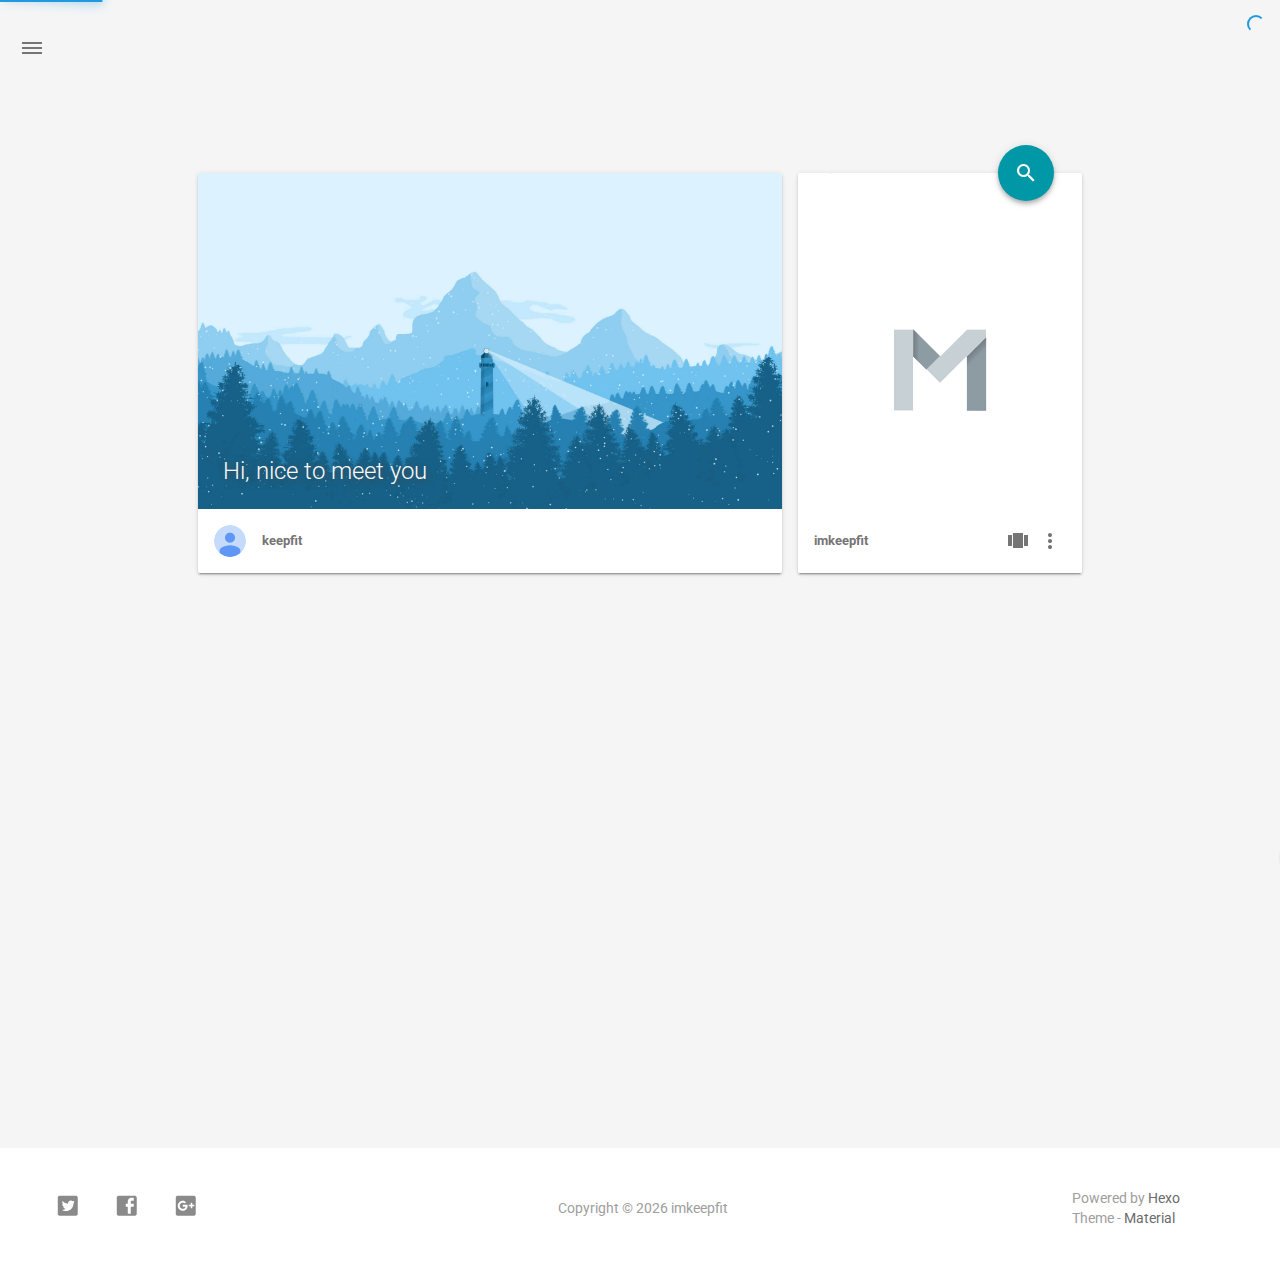
==== commit 53d39fe0: "“update”" ====
--- a/index.html
+++ b/index.html
@@ -1,5 +1,5 @@
 <!DOCTYPE html>
-<html style="display: none;" >
+<html style="display: none;" lang="zh">
     <head>
     <meta charset="utf-8">
     <!--
@@ -63,7 +63,7 @@
         <link rel="stylesheet" href="/css/ie-blocker.css">
 
         
-            <script src="/js/ie-blocker.en.js"></script>
+            <script src="/js/ie-blocker.zhCN.js"></script>
         
     <![endif]-->
 
@@ -329,7 +329,7 @@
             <img src="/img/avatar.png" width="32px" height="32px" alt="avatar">
         </div>
         <div>
-            <strong>John Doe</strong>
+            <strong>keepfit</strong>
         </div>
     </div>
 </div>
@@ -396,15 +396,15 @@
             
                 <a class="index_share-link" href="http://service.weibo.com/share/share.php?appkey=&title=imkeepfit&url=http://imkeepfit.com&pic=http://imkeepfit.com/img/favicon.png&searchPic=false&style=simple" target="_blank">
                     <li class="mdl-menu__item mdl-js-ripple-effect">
-                        شارك على Weibo
+                        分享到微博
                     </li>
                 </a>
             
 
             
-                <a class="index_share-link" href="https://twitter.com/intent/tweet?text=imkeepfit&url=http://imkeepfit.com&via=John Doe" target="_blank">
+                <a class="index_share-link" href="https://twitter.com/intent/tweet?text=imkeepfit&url=http://imkeepfit.com&via=keepfit" target="_blank">
                     <li class="mdl-menu__item mdl-js-ripple-effect">
-                        شارك على Twitter
+                        分享到 Twitter
                     </li>
                 </a>
             
@@ -412,7 +412,7 @@
             
                 <a class="index_share-link" href="https://www.facebook.com/sharer/sharer.php?u=http://imkeepfit.com" target="_blank">
                     <li class="mdl-menu__item mdl-js-ripple-effect">
-                        شارك على Facebook
+                        分享到 Facebook
                     </li>
                 </a>
             
@@ -420,7 +420,7 @@
             
                 <a class="index_share-link" href="https://plus.google.com/share?url=http://imkeepfit.com" target="_blank">
                     <li class="mdl-menu__item mdl-js-ripple-effect">
-                        شارك على Google+
+                        分享到 Google+
                     </li>
                 </a>
             
@@ -465,7 +465,7 @@
         
         &nbsp;&nbsp;&nbsp;
         <span>
-            <a href="/2018/01/08/hello-world/" target="_self">واصل القراءة</a>
+            <a href="/2018/01/08/hello-world/" target="_self">阅读全文</a>
         </span>
     </div>
     <!-- Post_entry Info-->
@@ -473,11 +473,11 @@
         <div id="post_entry-left-info" class="mdl-card__supporting-text meta mdl-color-text--grey-600 ">
             <!-- Author Avatar -->
             <div id="author-avatar">
-                <img src="/img/avatar.png" width="44px" height="44px" alt="John Doe's avatar">
+                <img src="/img/avatar.png" width="44px" height="44px" alt="keepfit's avatar">
             </div>
             <div>
-                <strong>John Doe</strong>
-                <span>Jan 08, 2018</span>
+                <strong>keepfit</strong>
+                <span>1月 08, 2018</span>
             </div>
         </div>
         <div id="post_entry-right-info">
@@ -544,7 +544,7 @@
 
     <!-- Sidebar Avatar -->
     <div class="sidebar-image">
-        <img src="/img/avatar.png" alt="John Doe's avatar">
+        <img src="/img/avatar.png" alt="keepfit's avatar">
     </div>
 
     <!-- Sidebar Email -->
@@ -580,7 +580,7 @@
                 
                     <i class="material-icons sidebar-material-icons">home</i>
                 
-                الرئيسية
+                主页
             </a>
         </li>
         
@@ -593,12 +593,12 @@
                 
                     <i class="material-icons sidebar-material-icons">inbox</i>
                 
-                    أرشيف
+                    归档
                 <b class="caret"></b>
             </a>
             <ul class="dropdown-menu">
             <li>
-                <a class="sidebar_archives-link" href="/archives/2018/01/">January 2018<span class="sidebar_archives-count">1</span></a>
+                <a class="sidebar_archives-link" href="/archives/2018/01/">一月 2018<span class="sidebar_archives-count">1</span></a>
             </ul>
         </li>
         
@@ -635,7 +635,7 @@
 
     <a href="https://github.com/viosey/hexo-theme-material"  class="sidebar-footer-text-a" target="_blank">
         <div class="sidebar-text mdl-button mdl-js-button mdl-js-ripple-effect sidebar-footer-text-div" data-upgraded=",MaterialButton,MaterialRipple">
-            سمة - Material
+            主题 - Material
             <span class="sidebar-badge badge-circle">i</span>
         </div>
     </a>
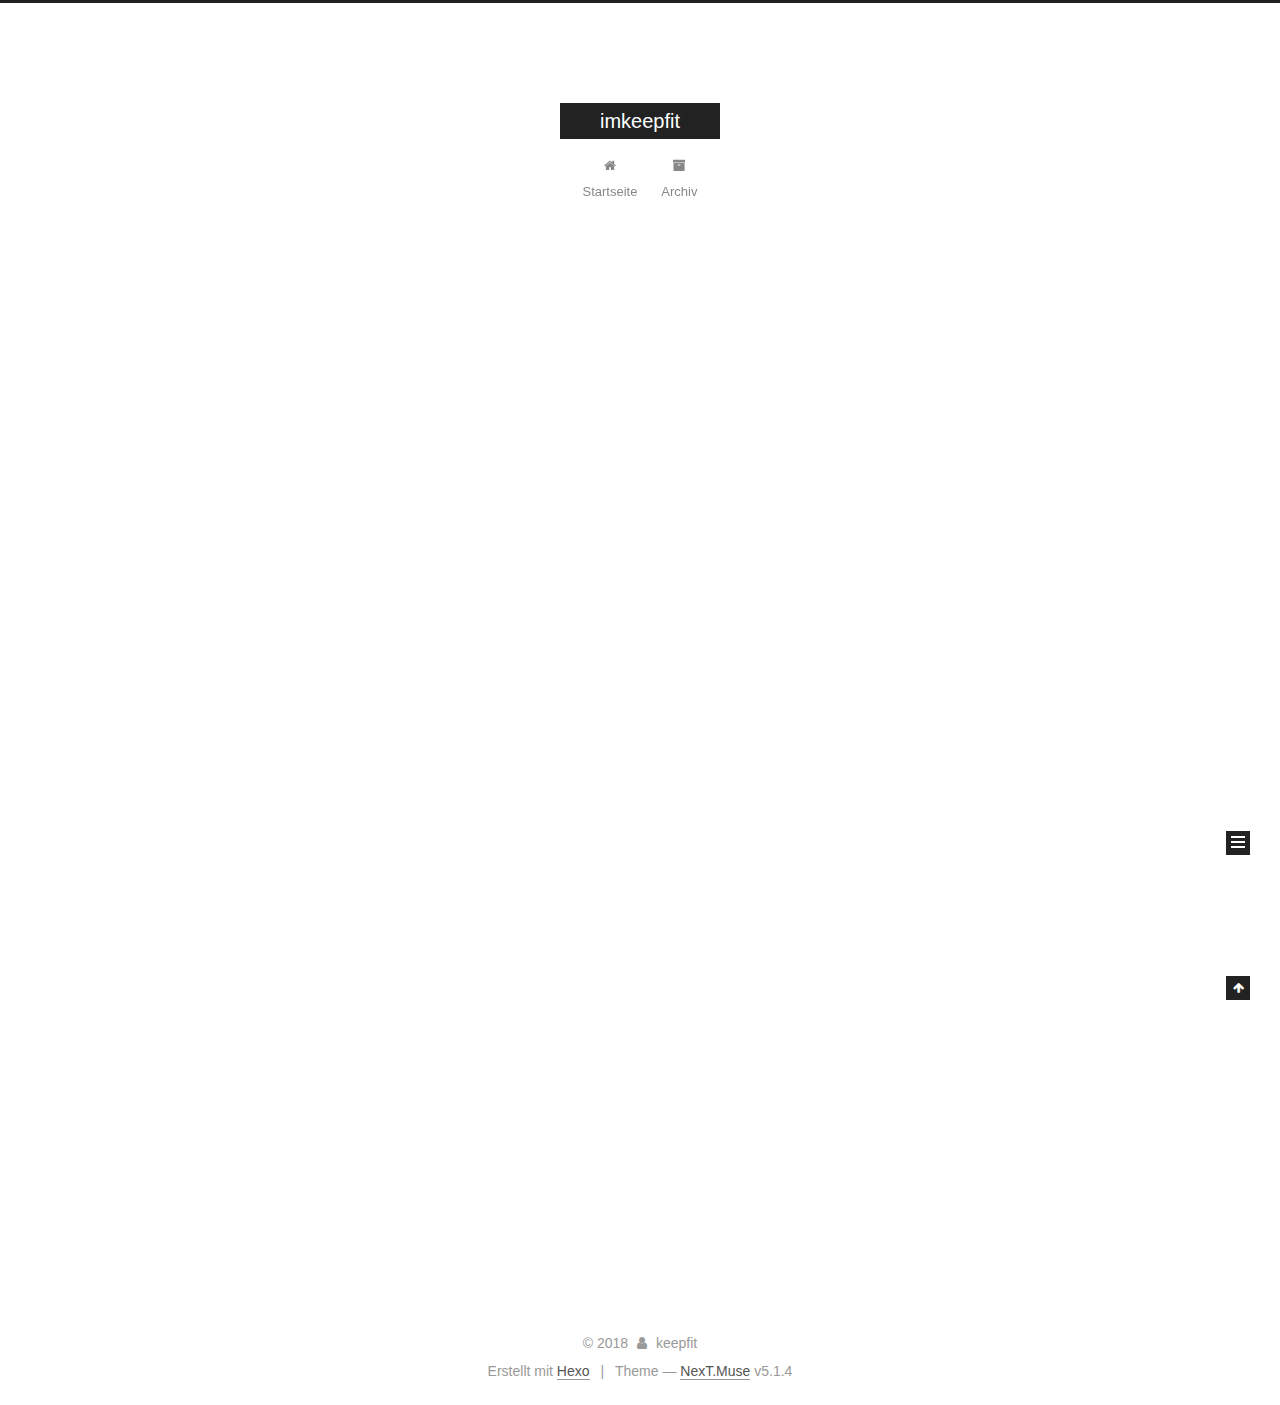
==== commit 18e91d5f: "“update”" ====
--- a/index.html
+++ b/index.html
@@ -1,884 +1,616 @@
 <!DOCTYPE html>
-<html style="display: none;" lang="zh">
-    <head>
-    <meta charset="utf-8">
-    <!--
-        © Material Theme
-        https://github.com/viosey/hexo-theme-material
-        Version: 1.5.2 -->
-    <script>
-        window.materialVersion = "1.5.2"
-        // Delete localstorage with these tags
-        window.oldVersion = [
-            'codestartv1',
-            '1.3.4',
-            '1.4.0',
-            '1.4.0b1',
-            '1.5.0'
-        ]
-    </script>
-
-    <!-- dns prefetch -->
-    <meta http-equiv="x-dns-prefetch-control" content="on">
-
-
-
-
-
-
-
-
-
-
-
-
-
-
-    <!-- Meta & Info -->
-    <meta http-equiv="X-UA-Compatible" content="IE=Edge,chrome=1">
-    <meta name="renderer" content="webkit">
-    <meta name="viewport" content="width=device-width, initial-scale=1, user-scalable=no">
-
-    <!-- Title -->
-    
-    <title>
-        
-        imkeepfit
-    </title>
-
-    <!-- Favicons -->
-    <link rel="icon shortcut" type="image/ico" href="/img/favicon.png">
-    <link rel="icon" href="/img/favicon.png">
-
-    <meta name="format-detection" content="telephone=no"/>
-    <meta name="description" itemprop="description" content="">
-    <meta name="keywords" content="">
-    <meta name="theme-color" content="#0097A7">
-
-    <!-- Disable Fucking Bloody Baidu Tranformation -->
-    <meta http-equiv="Cache-Control" content="no-transform" />
-    <meta http-equiv="Cache-Control" content="no-siteapp" />
-
-    <!--[if lte IE 9]>
-        <link rel="stylesheet" href="/css/ie-blocker.css">
-
-        
-            <script src="/js/ie-blocker.zhCN.js"></script>
-        
-    <![endif]-->
-
-    <!-- Import lsloader -->
-    <script>(function(){window.lsloader={jsRunSequence:[],jsnamemap:{},cssnamemap:{}};lsloader.removeLS=function(a){try{localStorage.removeItem(a)}catch(b){}};lsloader.setLS=function(a,c){try{localStorage.setItem(a,c)}catch(b){}};lsloader.getLS=function(a){var c="";try{c=localStorage.getItem(a)}catch(b){c=""}return c};versionString="/*"+(window.materialVersion||"unknownVersion")+"*/";lsloader.clean=function(){try{var b=[];for(var a=0;a<localStorage.length;a++){b.push(localStorage.key(a))}b.forEach(function(e){var f=lsloader.getLS(e);if(window.oldVersion){var d=window.oldVersion.reduce(function(g,h){return g||f.indexOf("/*"+h+"*/")!==-1},false);if(d){lsloader.removeLS(e)}}})}catch(c){}};lsloader.clean();lsloader.load=function(f,a,b,d){if(typeof b==="boolean"){d=b;b=undefined}d=d||false;b=b||function(){};var e;e=this.getLS(f);if(e&&e.indexOf(versionString)===-1){this.removeLS(f);this.requestResource(f,a,b,d);return}if(e){var c=e.split(versionString)[0];if(c!=a){console.log("reload:"+a);this.removeLS(f);this.requestResource(f,a,b,d);return}e=e.split(versionString)[1];if(d){this.jsRunSequence.push({name:f,code:e});this.runjs(a,f,e)}else{document.getElementById(f).appendChild(document.createTextNode(e));b()}}else{this.requestResource(f,a,b,d)}};lsloader.requestResource=function(b,e,a,c){var d=this;if(c){this.iojs(e,b,function(h,f,g){d.setLS(f,h+versionString+g);d.runjs(h,f,g)})}else{this.iocss(e,b,function(f){document.getElementById(b).appendChild(document.createTextNode(f));d.setLS(b,e+versionString+f)},a)}};lsloader.iojs=function(d,b,g){var a=this;a.jsRunSequence.push({name:b,code:""});try{var f=new XMLHttpRequest();f.open("get",d,true);f.onreadystatechange=function(){if(f.readyState==4){if((f.status>=200&&f.status<300)||f.status==304){if(f.response!=""){g(d,b,f.response);return}}a.jsfallback(d,b)}};f.send(null)}catch(c){a.jsfallback(d,b)}};lsloader.iocss=function(f,c,h,a){var b=this;try{var g=new XMLHttpRequest();g.open("get",f,true);g.onreadystatechange=function(){if(g.readyState==4){if((g.status>=200&&g.status<300)||g.status==304){if(g.response!=""){h(g.response);a();return}}b.cssfallback(f,c,a)}};g.send(null)}catch(d){b.cssfallback(f,c,a)}};lsloader.iofonts=function(f,c,h,a){var b=this;try{var g=new XMLHttpRequest();g.open("get",f,true);g.onreadystatechange=function(){if(g.readyState==4){if((g.status>=200&&g.status<300)||g.status==304){if(g.response!=""){h(g.response);a();return}}b.cssfallback(f,c,a)}};g.send(null)}catch(d){b.cssfallback(f,c,a)}};lsloader.runjs=function(f,c,e){if(!!c&&!!e){for(var b in this.jsRunSequence){if(this.jsRunSequence[b].name==c){this.jsRunSequence[b].code=e}}}if(!!this.jsRunSequence[0]&&!!this.jsRunSequence[0].code&&this.jsRunSequence[0].status!="failed"){var a=document.createElement("script");a.appendChild(document.createTextNode(this.jsRunSequence[0].code));a.type="text/javascript";document.getElementsByTagName("head")[0].appendChild(a);this.jsRunSequence.shift();if(this.jsRunSequence.length>0){this.runjs()}}else{if(!!this.jsRunSequence[0]&&this.jsRunSequence[0].status=="failed"){var d=this;var a=document.createElement("script");a.src=this.jsRunSequence[0].path;a.type="text/javascript";this.jsRunSequence[0].status="loading";a.onload=function(){d.jsRunSequence.shift();if(d.jsRunSequence.length>0){d.runjs()}};document.body.appendChild(a)}}};lsloader.tagLoad=function(b,a){this.jsRunSequence.push({name:a,code:"",path:b,status:"failed"});this.runjs()};lsloader.jsfallback=function(c,b){if(!!this.jsnamemap[b]){return}else{this.jsnamemap[b]=b}for(var a in this.jsRunSequence){if(this.jsRunSequence[a].name==b){this.jsRunSequence[a].code="";this.jsRunSequence[a].status="failed";this.jsRunSequence[a].path=c}}this.runjs()};lsloader.cssfallback=function(e,c,b){if(!!this.cssnamemap[c]){return}else{this.cssnamemap[c]=1}var d=document.createElement("link");d.type="text/css";d.href=e;d.rel="stylesheet";d.onload=d.onerror=b;var a=document.getElementsByTagName("script")[0];a.parentNode.insertBefore(d,a)};lsloader.runInlineScript=function(c,b){var a=document.getElementById(b).innerText;this.jsRunSequence.push({name:c,code:a});this.runjs()}})();</script>
-
-    <!-- Import queue -->
-    <script>function Queue(){this.dataStore=[];this.offer=b;this.poll=d;this.execNext=a;this.debug=false;this.startDebug=c;function b(e){if(this.debug){console.log("Offered a Queued Function.")}if(typeof e==="function"){this.dataStore.push(e)}else{console.log("You must offer a function.")}}function d(){if(this.debug){console.log("Polled a Queued Function.")}return this.dataStore.shift()}function a(){var e=this.poll();if(e!==undefined){if(this.debug){console.log("Run a Queued Function.")}e()}}function c(){this.debug=true}}var queue=new Queue();</script>
-
-    <!-- Import CSS -->
-    
-        <style id="material_css"></style><script>if(typeof window.lsLoadCSSMaxNums === "undefined")window.lsLoadCSSMaxNums = 0;window.lsLoadCSSMaxNums++;lsloader.load("material_css","/css/material.min.css?Z7a72R1E4SxzBKR/WGctOA==",function(){if(typeof window.lsLoadCSSNums === "undefined")window.lsLoadCSSNums = 0;window.lsLoadCSSNums++;if(window.lsLoadCSSNums == window.lsLoadCSSMaxNums)document.documentElement.style.display="";}, false)</script>
-        <style id="style_css"></style><script>if(typeof window.lsLoadCSSMaxNums === "undefined")window.lsLoadCSSMaxNums = 0;window.lsLoadCSSMaxNums++;lsloader.load("style_css","/css/style.min.css?MKetZV3cUTfDxvMffaOezg==",function(){if(typeof window.lsLoadCSSNums === "undefined")window.lsLoadCSSNums = 0;window.lsLoadCSSNums++;if(window.lsLoadCSSNums == window.lsLoadCSSMaxNums)document.documentElement.style.display="";}, false)</script>
-
-        
-
-    
-
-    
-
-    <!-- Config CSS -->
-
-<!-- Other Styles -->
-<style>
-  body, html {
-    font-family: Roboto, "Helvetica Neue", Helvetica, "PingFang SC", "Hiragino Sans GB", "Microsoft YaHei", "微软雅黑", Arial, sans-serif;
-    overflow-x: hidden !important;
+
+
+
+  
+
+
+<html class="theme-next muse use-motion" lang="zh-CN">
+<head>
+  <meta charset="UTF-8"/>
+<meta http-equiv="X-UA-Compatible" content="IE=edge" />
+<meta name="viewport" content="width=device-width, initial-scale=1, maximum-scale=1"/>
+<meta name="theme-color" content="#222">
+
+
+
+
+
+
+
+
+
+<meta http-equiv="Cache-Control" content="no-transform" />
+<meta http-equiv="Cache-Control" content="no-siteapp" />
+
+
+
+
+
+
+
+
+
+
+
+
+
+
+
+
+  
+  
+  <link href="/lib/fancybox/source/jquery.fancybox.css?v=2.1.5" rel="stylesheet" type="text/css" />
+
+
+
+
+
+
+
+<link href="/lib/font-awesome/css/font-awesome.min.css?v=4.6.2" rel="stylesheet" type="text/css" />
+
+<link href="/css/main.css?v=5.1.4" rel="stylesheet" type="text/css" />
+
+
+  <link rel="apple-touch-icon" sizes="180x180" href="/images/apple-touch-icon-next.png?v=5.1.4">
+
+
+  <link rel="icon" type="image/png" sizes="32x32" href="/images/favicon-32x32-next.png?v=5.1.4">
+
+
+  <link rel="icon" type="image/png" sizes="16x16" href="/images/favicon-16x16-next.png?v=5.1.4">
+
+
+  <link rel="mask-icon" href="/images/logo.svg?v=5.1.4" color="#222">
+
+
+
+
+
+  <meta name="keywords" content="Hexo, NexT" />
+
+
+
+
+
+
+
+
+
+
+<meta property="og:type" content="website">
+<meta property="og:title" content="imkeepfit">
+<meta property="og:url" content="http://imkeepfit.com/index.html">
+<meta property="og:site_name" content="imkeepfit">
+<meta property="og:locale" content="zh-CN">
+<meta name="twitter:card" content="summary">
+<meta name="twitter:title" content="imkeepfit">
+
+
+
+<script type="text/javascript" id="hexo.configurations">
+  var NexT = window.NexT || {};
+  var CONFIG = {
+    root: '/',
+    scheme: 'Muse',
+    version: '5.1.4',
+    sidebar: {"position":"left","display":"post","offset":12,"b2t":false,"scrollpercent":false,"onmobile":false},
+    fancybox: true,
+    tabs: true,
+    motion: {"enable":true,"async":false,"transition":{"post_block":"fadeIn","post_header":"slideDownIn","post_body":"slideDownIn","coll_header":"slideLeftIn","sidebar":"slideUpIn"}},
+    duoshuo: {
+      userId: '0',
+      author: 'Author'
+    },
+    algolia: {
+      applicationID: '',
+      apiKey: '',
+      indexName: '',
+      hits: {"per_page":10},
+      labels: {"input_placeholder":"Search for Posts","hits_empty":"We didn't find any results for the search: ${query}","hits_stats":"${hits} results found in ${time} ms"}
+    }
+  };
+</script>
+
+
+
+  <link rel="canonical" href="http://imkeepfit.com/"/>
+
+
+
+
+
+  <title>imkeepfit</title>
+  
+
+
+
+
+
+
+
+
+</head>
+
+<body itemscope itemtype="http://schema.org/WebPage" lang="zh-CN">
+
+  
+  
+    
+  
+
+  <div class="container sidebar-position-left 
+  page-home">
+    <div class="headband"></div>
+
+    <header id="header" class="header" itemscope itemtype="http://schema.org/WPHeader">
+      <div class="header-inner"><div class="site-brand-wrapper">
+  <div class="site-meta ">
+    
+
+    <div class="custom-logo-site-title">
+      <a href="/"  class="brand" rel="start">
+        <span class="logo-line-before"><i></i></span>
+        <span class="site-title">imkeepfit</span>
+        <span class="logo-line-after"><i></i></span>
+      </a>
+    </div>
+      
+        <p class="site-subtitle"></p>
+      
+  </div>
+
+  <div class="site-nav-toggle">
+    <button>
+      <span class="btn-bar"></span>
+      <span class="btn-bar"></span>
+      <span class="btn-bar"></span>
+    </button>
+  </div>
+</div>
+
+<nav class="site-nav">
+  
+
+  
+    <ul id="menu" class="menu">
+      
+        
+        <li class="menu-item menu-item-home">
+          <a href="/" rel="section">
+            
+              <i class="menu-item-icon fa fa-fw fa-home"></i> <br />
+            
+            Startseite
+          </a>
+        </li>
+      
+        
+        <li class="menu-item menu-item-archives">
+          <a href="/archives/" rel="section">
+            
+              <i class="menu-item-icon fa fa-fw fa-archive"></i> <br />
+            
+            Archiv
+          </a>
+        </li>
+      
+
+      
+    </ul>
+  
+
+  
+</nav>
+
+
+
+ </div>
+    </header>
+
+    <main id="main" class="main">
+      <div class="main-inner">
+        <div class="content-wrap">
+          <div id="content" class="content">
+            
+  <section id="posts" class="posts-expand">
+    
+      
+
+  
+
+  
+  
+  
+
+  <article class="post post-type-normal" itemscope itemtype="http://schema.org/Article">
+  
+  
+  
+  <div class="post-block">
+    <link itemprop="mainEntityOfPage" href="http://imkeepfit.com/2018/01/08/hello-world/">
+
+    <span hidden itemprop="author" itemscope itemtype="http://schema.org/Person">
+      <meta itemprop="name" content="keepfit">
+      <meta itemprop="description" content="">
+      <meta itemprop="image" content="/images/avatar.gif">
+    </span>
+
+    <span hidden itemprop="publisher" itemscope itemtype="http://schema.org/Organization">
+      <meta itemprop="name" content="imkeepfit">
+    </span>
+
+    
+      <header class="post-header">
+
+        
+        
+          <h1 class="post-title" itemprop="name headline">
+                
+                <a class="post-title-link" href="/2018/01/08/hello-world/" itemprop="url">Hello World</a></h1>
+        
+
+        <div class="post-meta">
+          <span class="post-time">
+            
+              <span class="post-meta-item-icon">
+                <i class="fa fa-calendar-o"></i>
+              </span>
+              
+                <span class="post-meta-item-text">Veröffentlicht am</span>
+              
+              <time title="Post created" itemprop="dateCreated datePublished" datetime="2018-01-08T15:41:59+08:00">
+                2018-01-08
+              </time>
+            
+
+            
+
+            
+          </span>
+
+          
+
+          
+            
+          
+
+          
+          
+
+          
+
+          
+
+          
+
+        </div>
+      </header>
+    
+
+    
+    
+    
+    <div class="post-body" itemprop="articleBody">
+
+      
+      
+
+      
+        
+          
+            <p>Welcome to <a href="https://hexo.io/" target="_blank" rel="noopener">Hexo</a>! This is your very first post. Check <a href="https://hexo.io/docs/" target="_blank" rel="noopener">documentation</a> for more info. If you get any problems when using Hexo, you can find the answer in <a href="https://hexo.io/docs/troubleshooting.html" target="_blank" rel="noopener">troubleshooting</a> or you can ask me on <a href="https://github.com/hexojs/hexo/issues" target="_blank" rel="noopener">GitHub</a>.</p>
+<h2 id="Quick-Start"><a href="#Quick-Start" class="headerlink" title="Quick Start"></a>Quick Start</h2><h3 id="Create-a-new-post"><a href="#Create-a-new-post" class="headerlink" title="Create a new post"></a>Create a new post</h3><figure class="highlight bash"><table><tr><td class="gutter"><pre><span class="line">1</span><br></pre></td><td class="code"><pre><span class="line">$ hexo new <span class="string">"My New Post"</span></span><br></pre></td></tr></table></figure>
+<p>More info: <a href="https://hexo.io/docs/writing.html" target="_blank" rel="noopener">Writing</a></p>
+<h3 id="Run-server"><a href="#Run-server" class="headerlink" title="Run server"></a>Run server</h3><figure class="highlight bash"><table><tr><td class="gutter"><pre><span class="line">1</span><br></pre></td><td class="code"><pre><span class="line">$ hexo server</span><br></pre></td></tr></table></figure>
+<p>More info: <a href="https://hexo.io/docs/server.html" target="_blank" rel="noopener">Server</a></p>
+<h3 id="Generate-static-files"><a href="#Generate-static-files" class="headerlink" title="Generate static files"></a>Generate static files</h3><figure class="highlight bash"><table><tr><td class="gutter"><pre><span class="line">1</span><br></pre></td><td class="code"><pre><span class="line">$ hexo generate</span><br></pre></td></tr></table></figure>
+<p>More info: <a href="https://hexo.io/docs/generating.html" target="_blank" rel="noopener">Generating</a></p>
+<h3 id="Deploy-to-remote-sites"><a href="#Deploy-to-remote-sites" class="headerlink" title="Deploy to remote sites"></a>Deploy to remote sites</h3><figure class="highlight bash"><table><tr><td class="gutter"><pre><span class="line">1</span><br></pre></td><td class="code"><pre><span class="line">$ hexo deploy</span><br></pre></td></tr></table></figure>
+<p>More info: <a href="https://hexo.io/docs/deployment.html" target="_blank" rel="noopener">Deployment</a></p>
+
+          
+        
+      
+    </div>
+    
+    
+    
+
+    
+
+    
+
+    
+
+    <footer class="post-footer">
+      
+
+      
+
+      
+
+      
+      
+        <div class="post-eof"></div>
+      
+    </footer>
+  </div>
+  
+  
+  
+  </article>
+
+
+    
+  </section>
+
+  
+
+
+          </div>
+          
+
+
+          
+
+        </div>
+        
+          
+  
+  <div class="sidebar-toggle">
+    <div class="sidebar-toggle-line-wrap">
+      <span class="sidebar-toggle-line sidebar-toggle-line-first"></span>
+      <span class="sidebar-toggle-line sidebar-toggle-line-middle"></span>
+      <span class="sidebar-toggle-line sidebar-toggle-line-last"></span>
+    </div>
+  </div>
+
+  <aside id="sidebar" class="sidebar">
+    
+    <div class="sidebar-inner">
+
+      
+
+      
+
+      <section class="site-overview-wrap sidebar-panel sidebar-panel-active">
+        <div class="site-overview">
+          <div class="site-author motion-element" itemprop="author" itemscope itemtype="http://schema.org/Person">
+            
+              <p class="site-author-name" itemprop="name">keepfit</p>
+              <p class="site-description motion-element" itemprop="description"></p>
+          </div>
+
+          <nav class="site-state motion-element">
+
+            
+              <div class="site-state-item site-state-posts">
+              
+                <a href="/archives/">
+              
+                  <span class="site-state-item-count">1</span>
+                  <span class="site-state-item-name">Artikel</span>
+                </a>
+              </div>
+            
+
+            
+
+            
+
+          </nav>
+
+          
+
+          
+
+          
+          
+
+          
+          
+
+          
+
+        </div>
+      </section>
+
+      
+
+      
+
+    </div>
+  </aside>
+
+
+        
+      </div>
+    </main>
+
+    <footer id="footer" class="footer">
+      <div class="footer-inner">
+        <div class="copyright">&copy; <span itemprop="copyrightYear">2018</span>
+  <span class="with-love">
+    <i class="fa fa-user"></i>
+  </span>
+  <span class="author" itemprop="copyrightHolder">keepfit</span>
+
+  
+</div>
+
+
+  <div class="powered-by">Erstellt mit  <a class="theme-link" target="_blank" href="https://hexo.io">Hexo</a></div>
+
+
+
+  <span class="post-meta-divider">|</span>
+
+
+
+  <div class="theme-info">Theme &mdash; <a class="theme-link" target="_blank" href="https://github.com/iissnan/hexo-theme-next">NexT.Muse</a> v5.1.4</div>
+
+
+
+
+        
+
+
+
+
+
+
+
+        
+      </div>
+    </footer>
+
+    
+      <div class="back-to-top">
+        <i class="fa fa-arrow-up"></i>
+        
+      </div>
+    
+
+    
+
+  </div>
+
+  
+
+<script type="text/javascript">
+  if (Object.prototype.toString.call(window.Promise) !== '[object Function]') {
+    window.Promise = null;
   }
-  
-  code {
-    font-family: Consolas, Monaco, 'Andale Mono', 'Ubuntu Mono', monospace;
-  }
-
-  a {
-    color: #00838F;
-  }
-
-  .mdl-card__media,
-  #search-label,
-  #search-form-label:after,
-  #scheme-Paradox .hot_tags-count,
-  #scheme-Paradox .sidebar_archives-count,
-  #scheme-Paradox .sidebar-colored .sidebar-header,
-  #scheme-Paradox .sidebar-colored .sidebar-badge{
-    background-color: #0097A7 !important;
-  }
-
-  /* Sidebar User Drop Down Menu Text Color */
-  #scheme-Paradox .sidebar-colored .sidebar-nav>.dropdown>.dropdown-menu>li>a:hover,
-  #scheme-Paradox .sidebar-colored .sidebar-nav>.dropdown>.dropdown-menu>li>a:focus {
-    color: #0097A7 !important;
-  }
-
-  #post_entry-right-info,
-  .sidebar-colored .sidebar-nav li:hover > a,
-  .sidebar-colored .sidebar-nav li:hover > a i,
-  .sidebar-colored .sidebar-nav li > a:hover,
-  .sidebar-colored .sidebar-nav li > a:hover i,
-  .sidebar-colored .sidebar-nav li > a:focus i,
-  .sidebar-colored .sidebar-nav > .open > a,
-  .sidebar-colored .sidebar-nav > .open > a:hover,
-  .sidebar-colored .sidebar-nav > .open > a:focus,
-  #ds-reset #ds-ctx .ds-ctx-entry .ds-ctx-head a {
-    color: #0097A7 !important;
-  }
-
-  .toTop {
-    background: #757575 !important;
-  }
-
-  .material-layout .material-post>.material-nav,
-  .material-layout .material-index>.material-nav,
-  .material-nav a {
-    color: #757575;
-  }
-
-  #scheme-Paradox .MD-burger-layer {
-    background-color: #757575;
-  }
-
-  #scheme-Paradox #post-toc-trigger-btn {
-    color: #757575;
-  }
-
-  .post-toc a:hover {
-    color: #00838F;
-    text-decoration: underline;
-  }
-
-</style>
-
-
-<!-- Theme Background Related-->
-
-    <style>
-      body{
-        background-color: #F5F5F5;
-      }
-
-      /* blog_info bottom background */
-      #scheme-Paradox .material-layout .something-else .mdl-card__supporting-text{
-        background-color: #fff;
-      }
-    </style>
-
-
-
-
-<!-- Fade Effect -->
-
-    <style>
-      .fade {
-        transition: all 800ms linear;
-        -webkit-transform: translate3d(0,0,0);
-        -moz-transform: translate3d(0,0,0);
-        -ms-transform: translate3d(0,0,0);
-        -o-transform: translate3d(0,0,0);
-        transform: translate3d(0,0,0);
-        opacity: 1;
-      }
-
-      .fade.out{
-        opacity: 0;
-      }
-    </style>
-
-
-<!-- Import Font -->
-<!-- Import Roboto -->
-
-    <link href="https://fonts.googleapis.com/css?family=Roboto:300,400,500" rel="stylesheet">
-
-
-<!-- Import Material Icons -->
-
-
-    <style id="material_icons"></style><script>if(typeof window.lsLoadCSSMaxNums === "undefined")window.lsLoadCSSMaxNums = 0;window.lsLoadCSSMaxNums++;lsloader.load("material_icons","/css/material-icons.css?pqhB/Rd/ab0H2+kZp0RDmw==",function(){if(typeof window.lsLoadCSSNums === "undefined")window.lsLoadCSSNums = 0;window.lsLoadCSSNums++;if(window.lsLoadCSSNums == window.lsLoadCSSMaxNums)document.documentElement.style.display="";}, false)</script>
-
-
-
-
-    <!-- Import jQuery -->
-    
-        <script>lsloader.load("jq_js","/js/jquery.min.js?qcusAULNeBksqffqUM2+Ig==", true)</script>
-    
-
-    <!-- WebAPP Icons -->
-    <meta name="mobile-web-app-capable" content="yes">
-    <meta name="application-name" content="imkeepfit">
-    <meta name="msapplication-starturl" content="http://imkeepfit.com/">
-    <meta name="msapplication-navbutton-color" content="#0097A7">
-    <meta name="apple-mobile-web-app-capable" content="yes">
-    <meta name="apple-mobile-web-app-title" content="imkeepfit">
-    <meta name="apple-mobile-web-app-status-bar-style" content="black">
-    <link rel="apple-touch-icon" href="/img/favicon.png">
-
-    <!-- Site Verification -->
-    
-    
-
-    <!-- RSS -->
-    
-
-    <!-- The Open Graph protocol -->
-    <meta property="og:url" content="http://imkeepfit.com/">
-    <meta property="og:type" content="blog">
-    <meta property="og:title" content="imkeepfit">
-    <meta property="og:image" content="/img/favicon.png">
-    <meta property="og:description" content="">
-    
-
-    
-
-    <!-- The Twitter Card protocol -->
-    <meta name="twitter:card" content="summary_large_image">
-
-    <!-- Add canonical link for SEO -->
-    
-        <link rel="canonical" href="http://imkeepfit.com" />
-    
-
-    <!-- Structured-data for SEO -->
-    
-        
-<script type="application/ld+json">
-{
-    "@context": "http://schema.org",
-    "@type": "Website",
-    "publisher": {
-        "@type": "Organization",
-        "name": "imkeepfit",
-        "logo": "/img/favicon.png"
-    },
-    "url": "http://imkeepfit.com",
-    "image": {
-        "@type": "ImageObject",
-        "url": "/img/favicon.png"
-    },
-    "mainEntityOfPage": {
-        "@type": "WebPage",
-        "@id": "http://imkeepfit.com"
-    },
-    "description": ""
-}
 </script>
 
 
 
 
-    
-
-    <!-- Analytics -->
-    
-    
-    
-
-    <!-- Custom Head -->
-    
-
-</head>
-
-
-    
-        <body id="scheme-Paradox" class="lazy">
-            <div class="material-layout  mdl-js-layout has-drawer is-upgraded">
-                
-
-                <!-- Main Container -->
-                <main class="material-layout__content" id="main">
-
-                    <!-- Top Anchor -->
-                    <div id="top"></div>
-
-                    
-                        <!-- Hamburger Button -->
-                        <button class="MD-burger-icon sidebar-toggle">
-                            <span class="MD-burger-layer"></span>
-                        </button>
-                    
-
-                    <!-- Index Module -->
-<div class="material-index mdl-grid">
-    
-        <!-- Paradox Header -->
-        <!-- Daily pic -->
-<div class="mdl-card mdl-shadow--2dp daily-pic mdl-cell mdl-cell--8-col index-top-block">
-
-    <!-- Pic & Slogan -->
-    <div class="mdl-card__media mdl-color-text--grey-50" style="background-image:url(/img/daily_pic.png)">
-        <p class="index-top-block-slogan"><a href="#">
-        
-            
-                Hi, nice to meet you
-            
-        
-        </a></p>
-    </div>
-
-    <!-- Avatar & Name -->
-    <div class="mdl-card__supporting-text meta mdl-color-text--grey-600">
-        <!-- Author Avatar -->
-        <div id="author-avatar">
-            <img src="/img/avatar.png" width="32px" height="32px" alt="avatar">
-        </div>
-        <div>
-            <strong>keepfit</strong>
-        </div>
-    </div>
-</div>
-
-        <!-- Blog info -->
-<div class="mdl-card mdl-shadow--2dp something-else mdl-cell mdl-cell--8-col mdl-cell--4-col-desktop index-top-block">
-
-    <!-- Search -->
-    
-    <!-- Google -->
-    <div class="mdl-textfield mdl-js-textfield mdl-textfield--expandable" method="post" action="">
-        <label id="search-label" class="mdl-button mdl-js-ripple-effect mdl-js-button mdl-button--fab mdl-color--accent mdl-shadow--4dp" for="search">
-            <i class="material-icons mdl-color-text--white" role="presentation">search</i>
-        </label>
-
-        <form autocomplete="off" id="search-form" method="get" action="//google.com/search" accept-charset="UTF-8" class="mdl-textfield__expandable-holder" target="_blank">
-            <input class="mdl-textfield__input search-input" type="search" name="q" id="search" placeholder="">
-            <label id="search-form-label" class="mdl-textfield__label" for="search"></label>
-
-            <input type="hidden" name="sitesearch" value="http://imkeepfit.com">
-        </form>
-    </div>
-
-
-
-
-
-
-
-    <!-- LOGO -->
-    <div class="something-else-logo mdl-color--white mdl-color-text--grey-600">
-        <a href="#" target="_blank">
-            <img src="/img/logo.png" alt="logo" />
-        </a>
-    </div>
-
-    <!-- Infomation -->
-    <div class="mdl-card__supporting-text meta meta--fill mdl-color-text--grey-600">
-        <!-- Blog Title -->
-        <div>
-            <strong>imkeepfit</strong>
-        </div>
-        <div class="section-spacer"></div>
-
-        <!-- Pages -->
-        <button id="show-pages-button" class="mdl-button mdl-js-button mdl-js-ripple-effect mdl-button--icon">
-            <i class="material-icons" role="presentation">view_carousel</i>
-            <span class="visuallyhidden">Pages</span>
-        </button>
-        <ul class="mdl-menu mdl-js-menu mdl-menu--bottom-right" for="show-pages-button">
-            
-        </ul>
-
-        <!-- Menu -->
-        <button id="menubtn" class="mdl-button mdl-js-button mdl-js-ripple-effect mdl-button--icon">
-            <i class="material-icons" role="presentation">more_vert</i>
-            <span class="visuallyhidden">show menu</span>
-        </button>
-        <ul class="mdl-menu mdl-js-menu mdl-menu--bottom-right" for="menubtn">
-            
-
-            
-
-            
-                <a class="index_share-link" href="http://service.weibo.com/share/share.php?appkey=&title=imkeepfit&url=http://imkeepfit.com&pic=http://imkeepfit.com/img/favicon.png&searchPic=false&style=simple" target="_blank">
-                    <li class="mdl-menu__item mdl-js-ripple-effect">
-                        分享到微博
-                    </li>
-                </a>
-            
-
-            
-                <a class="index_share-link" href="https://twitter.com/intent/tweet?text=imkeepfit&url=http://imkeepfit.com&via=keepfit" target="_blank">
-                    <li class="mdl-menu__item mdl-js-ripple-effect">
-                        分享到 Twitter
-                    </li>
-                </a>
-            
-
-            
-                <a class="index_share-link" href="https://www.facebook.com/sharer/sharer.php?u=http://imkeepfit.com" target="_blank">
-                    <li class="mdl-menu__item mdl-js-ripple-effect">
-                        分享到 Facebook
-                    </li>
-                </a>
-            
-
-            
-                <a class="index_share-link" href="https://plus.google.com/share?url=http://imkeepfit.com" target="_blank">
-                    <li class="mdl-menu__item mdl-js-ripple-effect">
-                        分享到 Google+
-                    </li>
-                </a>
-            
-
-            
-
-            
-
-            
-        </ul>
-    </div>
-</div>
-
-    
-    <div class="locate-thumbnail-symbol"></div>
-
-    <!-- Pin on top -->
-    
-
-    <!-- Normal Post -->
-    
-        
-            
-                <!-- Paradox Thumbnail -->
-                <div class="post_entry-module mdl-card mdl-shadow--2dp mdl-cell mdl-cell--12-col fade out">
-    <!-- Post Thumbnail -->
-    
-        
-            <!-- Random Thumbnail -->
-            <div class="post_thumbnail-random mdl-card__media mdl-color-text--grey-50">
-        
-    
-
-        <!-- Post Title -->
-        <p class="article-headline-p"><a href="/2018/01/08/hello-world/">Hello World</a></p>
-    </div>
-
-    <!-- Post Excerpt -->
-    <div class="mdl-color-text--grey-600 mdl-card__supporting-text post_entry-content">
-        
-            Welcome to Hexo
-        
-        &nbsp;&nbsp;&nbsp;
-        <span>
-            <a href="/2018/01/08/hello-world/" target="_self">阅读全文</a>
-        </span>
-    </div>
-    <!-- Post_entry Info-->
-    <div id="post_entry-info">
-        <div id="post_entry-left-info" class="mdl-card__supporting-text meta mdl-color-text--grey-600 ">
-            <!-- Author Avatar -->
-            <div id="author-avatar">
-                <img src="/img/avatar.png" width="44px" height="44px" alt="keepfit's avatar">
-            </div>
-            <div>
-                <strong>keepfit</strong>
-                <span>1月 08, 2018</span>
-            </div>
-        </div>
-        <div id="post_entry-right-info">
-          
-
-            
-
-            
-
-            <!-- Post Views -->
-            <span class="post_entry-views">
-            </span>
-        </div>
-    </div>
-</div>
-
-            
-            
-        
-    
-
-    
-
-    
-        <script type="text/ls-javascript" id="thumbnail-script">
-    var randomNum;
-
-    var locatePost = $('.locate-thumbnail-symbol').next();
-    for(var i = 0; i < 10; i++) {
-        randomNum = Math.floor(Math.random() * 19 + 1);
-
-        locatePost.children('.post_thumbnail-random').attr('id', 'random_thumbnail-'+randomNum);
-        locatePost.children('.post_thumbnail-random').attr('data-original', '/img/random/material-' + randomNum + '.png');
-    $('.post_thumbnail-random').addClass('lazy');
-
-        locatePost = locatePost.next();
-    }
-</script>
-
-    
-</div>
-
-
-                    
-                        <!-- Overlay For Active Sidebar -->
-<div class="sidebar-overlay"></div>
-
-<!-- Material sidebar -->
-<aside id="sidebar" class="sidebar sidebar-colored sidebar-fixed-left" role="navigation">
-    <div id="sidebar-main">
-        <!-- Sidebar Header -->
-        <div class="sidebar-header header-cover" style="background-image: url(/img/sidebar_header.png);">
-    <!-- Top bar -->
-    <div class="top-bar"></div>
-
-    <!-- Sidebar toggle button -->
-    <button type="button" class="sidebar-toggle mdl-button mdl-js-button mdl-js-ripple-effect mdl-button--icon" style="display: initial;" data-upgraded=",MaterialButton,MaterialRipple">
-        <i class="material-icons">clear_all</i>
-        <span class="mdl-button__ripple-container">
-            <span class="mdl-ripple">
-            </span>
-        </span>
-    </button>
-
-    <!-- Sidebar Avatar -->
-    <div class="sidebar-image">
-        <img src="/img/avatar.png" alt="keepfit's avatar">
-    </div>
-
-    <!-- Sidebar Email -->
-    <a data-toggle="dropdown" class="sidebar-brand" href="#settings-dropdown">
-        youremail@email.com
-        <b class="caret"></b>
-    </a>
-</div>
-
-
-        <!-- Sidebar Navigation  -->
-        <ul class="nav sidebar-nav">
-    <!-- User dropdown  -->
-    <li class="dropdown">
-        <ul id="settings-dropdown" class="dropdown-menu">
-            
-                <li>
-                    <a href="#" target="_blank" title="Email Me">
-                        
-                            <i class="material-icons sidebar-material-icons sidebar-indent-left1pc-element">email</i>
-                        
-                        Email Me
-                    </a>
-                </li>
-            
-        </ul>
-    </li>
-
-    <!-- Homepage -->
-    
-        <li id="sidebar-first-li">
-            <a href="/">
-                
-                    <i class="material-icons sidebar-material-icons">home</i>
-                
-                主页
-            </a>
-        </li>
-        
-    
-
-    <!-- Archives  -->
-    
-        <li class="dropdown">
-            <a href="#" class="ripple-effect dropdown-toggle" data-toggle="dropdown">
-                
-                    <i class="material-icons sidebar-material-icons">inbox</i>
-                
-                    归档
-                <b class="caret"></b>
-            </a>
-            <ul class="dropdown-menu">
-            <li>
-                <a class="sidebar_archives-link" href="/archives/2018/01/">一月 2018<span class="sidebar_archives-count">1</span></a>
-            </ul>
-        </li>
-        
-    
-
-    <!-- Categories  -->
-    
-
-    <!-- Pages  -->
-    
-
-    <!-- Article Number  -->
-    
-</ul>
-
-
-        <!-- Sidebar Footer -->
-        <!--
-I'm glad you use this theme, the development is no so easy, I hope you can keep the copyright, I will thank you so much.
-If you still want to delete the copyrights, could you still retain the first one? Which namely "Theme Material"
-It will not impact the appearance and can give developers a lot of support :)
-
-很高兴您使用并喜欢该主题，开发不易 十分谢谢与希望您可以保留一下版权声明。
-如果您仍然想删除的话 能否只保留第一项呢？即 "Theme Material"
-它不会影响美观并可以给开发者很大的支持和动力。 :)
--->
-
-<!-- Sidebar Divider -->
-
-    <div class="sidebar-divider"></div>
-
-
-<!-- Theme Material -->
-
-    <a href="https://github.com/viosey/hexo-theme-material"  class="sidebar-footer-text-a" target="_blank">
-        <div class="sidebar-text mdl-button mdl-js-button mdl-js-ripple-effect sidebar-footer-text-div" data-upgraded=",MaterialButton,MaterialRipple">
-            主题 - Material
-            <span class="sidebar-badge badge-circle">i</span>
-        </div>
-    </a>
-
-
-<!-- Help & Support -->
-<!--
-
--->
-
-<!-- Feedback -->
-<!--
-
--->
-
-<!-- About Theme -->
-<!--
-
--->
-
-    </div>
-
-    <!-- Sidebar Image -->
-    
-
-</aside>
-
-                    
-
-                    
-                        <!-- Footer Top Button -->
-                        <div id="back-to-top" class="toTop-wrap">
-    <a href="#top" class="toTop">
-        <i class="material-icons footer_top-i">expand_less</i>
-    </a>
-</div>
-
-                    
-
-                    <!--Footer-->
-<footer class="mdl-mini-footer" id="bottom">
-    
-        <!-- Paradox Footer Left Section -->
-        <div class="mdl-mini-footer--left-section sns-list">
-    <!-- Twitter -->
-    
-        <a href="https://twitter.com/twitter" target="_blank">
-            <button class="mdl-mini-footer--social-btn social-btn footer-sns-twitter">
-                <span class="visuallyhidden">Twitter</span>
-            </button><!--
-     --></a>
-    
-
-    <!-- Facebook -->
-    
-        <a href="https://www.facebook.com/facebook" target="_blank">
-            <button class="mdl-mini-footer--social-btn social-btn footer-sns-facebook">
-                <span class="visuallyhidden">Facebook</span>
-            </button><!--
-     --></a>
-    
-
-    <!-- Google + -->
-    
-        <a href="https://www.google.com/" target="_blank">
-            <button class="mdl-mini-footer--social-btn social-btn footer-sns-gplus">
-                <span class="visuallyhidden">Google Plus</span>
-            </button><!--
-     --></a>
-    
-
-    <!-- Weibo -->
-    
-
-    <!-- Instagram -->
-    
-
-    <!-- Tumblr -->
-    
-
-    <!-- Github -->
-    
-
-    <!-- LinkedIn -->
-    
-
-    <!-- Zhihu -->
-    
-
-    <!-- Bilibili -->
-    
-
-    <!-- Telegram -->
-    
-    
-    <!-- V2EX -->
-    
-</div>
-
-
-        <!--Copyright-->
-        <div id="copyright">
-            Copyright&nbsp;©<script type="text/javascript">var fd = new Date();document.write("&nbsp;" + fd.getFullYear() + "&nbsp;");</script>imkeepfit
-            
-        </div>
-
-        <!-- Paradox Footer Right Section -->
-
-        <!--
-        I am glad you use this theme, the development is no so easy, I hope you can keep the copyright.
-        It will not impact the appearance and can give developers a lot of support :)
-
-        很高兴您使用该主题，开发不易，希望您可以保留一下版权声明。
-        它不会影响美观并可以给开发者很大的支持。 :)
-        -->
-
-        <div class="mdl-mini-footer--right-section">
-            <div>
-                <div class="footer-develop-div">Powered by <a href="https://hexo.io" target="_blank" class="footer-develop-a">Hexo</a></div>
-                <div class="footer-develop-div">Theme - <a href="https://github.com/viosey/hexo-theme-material" target="_blank" class="footer-develop-a">Material</a></div>
-            </div>
-        </div>
-    
-</footer>
-
-
-                    <!-- Import JS File -->
-
-    <script>lsloader.load("lazyload_js","/js/lazyload.min.js?1BcfzuNXqV+ntF6gq+5X3Q==", true)</script>
-
-
-
-    <script>lsloader.load("js_js","/js/js.min.js?V/53wGualMuiPM3xoetD5Q==", true)</script>
-
-
-
-    <script>lsloader.load("np_js","/js/nprogress.js?pl3Qhb9lvqR1FlyLUna1Yw==", true)</script>
-
-
-<script type="text/ls-javascript" id="NProgress-script">
-    NProgress.configure({
-        showSpinner: true
-    });
-    NProgress.start();
-    $('#nprogress .bar').css({
-        'background': '#29d'
-    });
-    $('#nprogress .peg').css({
-        'box-shadow': '0 0 10px #29d, 0 0 15px #29d'
-    });
-    $('#nprogress .spinner-icon').css({
-        'border-top-color': '#29d',
-        'border-left-color': '#29d'
-    });
-    setTimeout(function() {
-        NProgress.done();
-        $('.fade').removeClass('out');
-    }, 800);
-</script>
-
-
-
-
-
-
-
-
-
-
-
-
-    <!-- Swiftye -->
-    
-
-    <!-- Local Search-->
-    
-
-
-<!-- UC Browser Compatible -->
-<script>
-	var agent = navigator.userAgent.toLowerCase();
-	if(agent.indexOf('ucbrowser')>0) {
-		document.write('<link rel="stylesheet" href="/css/uc.css">');
-	   alert('由于 UC 浏览器使用极旧的内核，而本网站使用了一些新的特性。\n为了您能更好的浏览，推荐使用 Chrome 或 Firefox 浏览器。');
-	}
-</script>
-
-<!-- Import prettify js  -->
-
-
-
-<!-- Window Load -->
-<!-- add class for prettify -->
-<script type="text/ls-javascript" id="window-load">
-    $(window).on('load', function() {
-        // Post_Toc parent position fixed
-        $('.post-toc-wrap').parent('.mdl-menu__container').css('position', 'fixed');
-    });
-
-    
-    
-</script>
-
-<!-- MathJax Load-->
-
-
-<!-- Bing Background -->
-
-
-<script type="text/ls-javascript" id="lazy-load">
-    // Offer LazyLoad
-    queue.offer(function(){
-        $('.lazy').lazyload({
-            effect : 'show'
-        });
-    });
-
-    // Start Queue
-    $(document).ready(function(){
-        setInterval(function(){
-            queue.execNext();
-        },200);
-    });
-</script>
-
-<!-- Custom Footer -->
-
-
-
-<script>
-    (function(){
-        var scriptList = document.querySelectorAll('script[type="text/ls-javascript"]')
-
-        for (var i = 0; i < scriptList.length; ++i) {
-            var item = scriptList[i];
-            lsloader.runInlineScript(item.id,item.id);
-        }
-    })()
-console.log('\n %c © Material Theme | Version: 1.5.2 | https://github.com/viosey/hexo-theme-material %c \n', 'color:#455a64;background:#e0e0e0;padding:5px 0;border-top-left-radius:5px;border-bottom-left-radius:5px;', 'color:#455a64;background:#e0e0e0;padding:5px 0;border-top-right-radius:5px;border-bottom-right-radius:5px;');
-</script>
-
-                </main>
-            </div>
-        </body>
-    
+
+
+
+
+
+  
+
+
+
+
+
+
+
+
+
+
+
+
+  
+  
+    <script type="text/javascript" src="/lib/jquery/index.js?v=2.1.3"></script>
+  
+
+  
+  
+    <script type="text/javascript" src="/lib/fastclick/lib/fastclick.min.js?v=1.0.6"></script>
+  
+
+  
+  
+    <script type="text/javascript" src="/lib/jquery_lazyload/jquery.lazyload.js?v=1.9.7"></script>
+  
+
+  
+  
+    <script type="text/javascript" src="/lib/velocity/velocity.min.js?v=1.2.1"></script>
+  
+
+  
+  
+    <script type="text/javascript" src="/lib/velocity/velocity.ui.min.js?v=1.2.1"></script>
+  
+
+  
+  
+    <script type="text/javascript" src="/lib/fancybox/source/jquery.fancybox.pack.js?v=2.1.5"></script>
+  
+
+
+  
+
+
+  <script type="text/javascript" src="/js/src/utils.js?v=5.1.4"></script>
+
+  <script type="text/javascript" src="/js/src/motion.js?v=5.1.4"></script>
+
+
+
+  
+  
+
+  
+
+  
+
+
+  <script type="text/javascript" src="/js/src/bootstrap.js?v=5.1.4"></script>
+
+
+
+  
+
+
+  
+
+
+
+
+	
+
+
+
+
+
+  
+
+
+
+
+
+  
+
+
+
+
+
+
+
+
+
+
+
+
+  
+
+
+
+
+
+  
+
+  
+
+  
+
+  
+  
+
+  
+
+  
+
+  
+
+</body>
 </html>
--- a/css/main.css
+++ b/css/main.css
@@ -0,0 +1,2662 @@
+/* normalize.css v3.0.2 | MIT License | git.io/normalize */
+html {
+  font-family: sans-serif; /* 1 */
+  -ms-text-size-adjust: 100%; /* 2 */
+  -webkit-text-size-adjust: 100%; /* 2 */
+}
+body {
+  margin: 0;
+}
+article,
+aside,
+details,
+figcaption,
+figure,
+footer,
+header,
+hgroup,
+main,
+menu,
+nav,
+section,
+summary {
+  display: block;
+}
+audio,
+canvas,
+progress,
+video {
+  display: inline-block; /* 1 */
+  vertical-align: baseline; /* 2 */
+}
+audio:not([controls]) {
+  display: none;
+  height: 0;
+}
+[hidden],
+template {
+  display: none;
+}
+a {
+  background-color: transparent;
+}
+a:active,
+a:hover {
+  outline: 0;
+}
+abbr[title] {
+  border-bottom: 1px dotted;
+}
+b,
+strong {
+  font-weight: bold;
+}
+dfn {
+  font-style: italic;
+}
+h1 {
+  font-size: 2em;
+  margin: 0.67em 0;
+}
+mark {
+  background: #ff0;
+  color: #000;
+}
+small {
+  font-size: 80%;
+}
+sub,
+sup {
+  font-size: 75%;
+  line-height: 0;
+  position: relative;
+  vertical-align: baseline;
+}
+sup {
+  top: -0.5em;
+}
+sub {
+  bottom: -0.25em;
+}
+img {
+  border: 0;
+}
+svg:not(:root) {
+  overflow: hidden;
+}
+figure {
+  margin: 1em 40px;
+}
+hr {
+  -moz-box-sizing: content-box;
+  box-sizing: content-box;
+  height: 0;
+}
+pre {
+  overflow: auto;
+}
+code,
+kbd,
+pre,
+samp {
+  font-family: monospace, monospace;
+  font-size: 1em;
+}
+button,
+input,
+optgroup,
+select,
+textarea {
+  color: inherit; /* 1 */
+  font: inherit; /* 2 */
+  margin: 0; /* 3 */
+}
+button {
+  overflow: visible;
+}
+button,
+select {
+  text-transform: none;
+}
+button,
+html input[type="button"],
+input[type="reset"],
+input[type="submit"] {
+  -webkit-appearance: button; /* 2 */
+  cursor: pointer; /* 3 */
+}
+button[disabled],
+html input[disabled] {
+  cursor: default;
+}
+button::-moz-focus-inner,
+input::-moz-focus-inner {
+  border: 0;
+  padding: 0;
+}
+input {
+  line-height: normal;
+}
+input[type="checkbox"],
+input[type="radio"] {
+  box-sizing: border-box; /* 1 */
+  padding: 0; /* 2 */
+}
+input[type="number"]::-webkit-inner-spin-button,
+input[type="number"]::-webkit-outer-spin-button {
+  height: auto;
+}
+input[type="search"] {
+  -webkit-appearance: textfield; /* 1 */
+  -moz-box-sizing: content-box;
+  -webkit-box-sizing: content-box; /* 2 */
+  box-sizing: content-box;
+}
+input[type="search"]::-webkit-search-cancel-button,
+input[type="search"]::-webkit-search-decoration {
+  -webkit-appearance: none;
+}
+fieldset {
+  border: 1px solid #c0c0c0;
+  margin: 0 2px;
+  padding: 0.35em 0.625em 0.75em;
+}
+legend {
+  border: 0; /* 1 */
+  padding: 0; /* 2 */
+}
+textarea {
+  overflow: auto;
+}
+optgroup {
+  font-weight: bold;
+}
+table {
+  border-collapse: collapse;
+  border-spacing: 0;
+}
+td,
+th {
+  padding: 0;
+}
+::selection {
+  background: #262a30;
+  color: #fff;
+}
+body {
+  position: relative;
+  font-family: 'Lato', "PingFang SC", "Microsoft YaHei", sans-serif;
+  font-size: 14px;
+  line-height: 2;
+  color: #555;
+  background: #fff;
+}
+@media (max-width: 767px) {
+  body {
+    padding-right: 0 !important;
+  }
+}
+@media (min-width: 768px) and (max-width: 991px) {
+  body {
+    padding-right: 0 !important;
+  }
+}
+@media (min-width: 1600px) {
+  body {
+    font-size: 16px;
+  }
+}
+h1,
+h2,
+h3,
+h4,
+h5,
+h6 {
+  margin: 0;
+  padding: 0;
+  font-weight: bold;
+  line-height: 1.5;
+  font-family: 'Lato', "PingFang SC", "Microsoft YaHei", sans-serif;
+}
+h2,
+h3,
+h4,
+h5,
+h6 {
+  margin: 20px 0 15px;
+}
+h1 {
+  font-size: 22px;
+}
+@media (max-width: 767px) {
+  h1 {
+    font-size: 18px;
+  }
+}
+h2 {
+  font-size: 20px;
+}
+@media (max-width: 767px) {
+  h2 {
+    font-size: 16px;
+  }
+}
+h3 {
+  font-size: 18px;
+}
+@media (max-width: 767px) {
+  h3 {
+    font-size: 14px;
+  }
+}
+h4 {
+  font-size: 16px;
+}
+@media (max-width: 767px) {
+  h4 {
+    font-size: 12px;
+  }
+}
+h5 {
+  font-size: 14px;
+}
+@media (max-width: 767px) {
+  h5 {
+    font-size: 10px;
+  }
+}
+h6 {
+  font-size: 12px;
+}
+@media (max-width: 767px) {
+  h6 {
+    font-size: 8px;
+  }
+}
+p {
+  margin: 0 0 20px 0;
+}
+a {
+  color: #555;
+  text-decoration: none;
+  outline: none;
+  border-bottom: 1px solid #999;
+  word-wrap: break-word;
+}
+a:hover {
+  color: #222;
+  border-bottom-color: #222;
+}
+blockquote {
+  margin: 0;
+  padding: 0;
+}
+img {
+  display: block;
+  margin: auto;
+  max-width: 100%;
+  height: auto;
+}
+hr {
+  margin: 40px 0;
+  height: 3px;
+  border: none;
+  background-color: #ddd;
+  background-image: repeating-linear-gradient(-45deg, #fff, #fff 4px, transparent 4px, transparent 8px);
+}
+blockquote {
+  padding: 0 15px;
+  color: #666;
+  border-left: 4px solid #ddd;
+}
+blockquote cite::before {
+  content: "-";
+  padding: 0 5px;
+}
+dt {
+  font-weight: 700;
+}
+dd {
+  margin: 0;
+  padding: 0;
+}
+kbd {
+  border: 1px solid #ccc;
+  border-radius: 0.2em;
+  box-shadow: 0.1em 0.1em 0.2em rgba(0,0,0,0.1);
+  background-color: #f9f9f9;
+  font-family: inherit;
+  background-image: -webkit-linear-gradient(top, #eee, #fff, #eee);
+  padding: 0.1em 0.3em;
+  white-space: nowrap;
+}
+.text-left {
+  text-align: left;
+}
+.text-center {
+  text-align: center;
+}
+.text-right {
+  text-align: right;
+}
+.text-justify {
+  text-align: justify;
+}
+.text-nowrap {
+  white-space: nowrap;
+}
+.text-lowercase {
+  text-transform: lowercase;
+}
+.text-uppercase {
+  text-transform: uppercase;
+}
+.text-capitalize {
+  text-transform: capitalize;
+}
+.center-block {
+  display: block;
+  margin-left: auto;
+  margin-right: auto;
+}
+.clearfix:before,
+.clearfix:after {
+  content: " ";
+  display: table;
+}
+.clearfix:after {
+  clear: both;
+}
+.pullquote {
+  width: 45%;
+}
+.pullquote.left {
+  float: left;
+  margin-left: 5px;
+  margin-right: 10px;
+}
+.pullquote.right {
+  float: right;
+  margin-left: 10px;
+  margin-right: 5px;
+}
+.affix.affix.affix {
+  position: fixed;
+}
+.translation {
+  margin-top: -20px;
+  font-size: 14px;
+  color: #999;
+}
+.scrollbar-measure {
+  width: 100px;
+  height: 100px;
+  overflow: scroll;
+  position: absolute;
+  top: -9999px;
+}
+.use-motion .motion-element {
+  opacity: 0;
+}
+table {
+  margin: 20px 0;
+  width: 100%;
+  border-collapse: collapse;
+  border-spacing: 0;
+  border: 1px solid #ddd;
+  font-size: 14px;
+  table-layout: fixed;
+  word-wrap: break-all;
+}
+table>tbody>tr:nth-of-type(odd) {
+  background-color: #f9f9f9;
+}
+table>tbody>tr:hover {
+  background-color: #f5f5f5;
+}
+caption,
+th,
+td {
+  padding: 8px;
+  text-align: left;
+  vertical-align: middle;
+  font-weight: normal;
+}
+th,
+td {
+  border-bottom: 3px solid #ddd;
+  border-right: 1px solid #eee;
+}
+th {
+  padding-bottom: 10px;
+  font-weight: 700;
+}
+td {
+  border-bottom-width: 1px;
+}
+html,
+body {
+  height: 100%;
+}
+.container {
+  position: relative;
+  min-height: 100%;
+}
+.header-inner {
+  margin: 0 auto;
+  padding: 100px 0 70px;
+  width: 700px;
+}
+@media (min-width: 1600px) {
+  .container .header-inner {
+    width: 900px;
+  }
+}
+.main {
+  padding-bottom: 150px;
+}
+.main-inner {
+  margin: 0 auto;
+  width: 700px;
+}
+@media (min-width: 1600px) {
+  .container .main-inner {
+    width: 900px;
+  }
+}
+.footer {
+  position: absolute;
+  left: 0;
+  bottom: 0;
+  width: 100%;
+  min-height: 50px;
+}
+.footer-inner {
+  box-sizing: border-box;
+  margin: 20px auto;
+  width: 700px;
+}
+@media (min-width: 1600px) {
+  .container .footer-inner {
+    width: 900px;
+  }
+}
+pre,
+.highlight {
+  overflow: auto;
+  margin: 20px 0;
+  padding: 0;
+  font-size: 13px;
+  color: #4d4d4c;
+  background: #f7f7f7;
+  line-height: 1.6;
+}
+pre,
+code {
+  font-family: consolas, Menlo, "PingFang SC", "Microsoft YaHei", monospace;
+}
+code {
+  padding: 2px 4px;
+  word-wrap: break-word;
+  color: #555;
+  background: #eee;
+  border-radius: 3px;
+  font-size: 13px;
+}
+pre {
+  padding: 10px;
+}
+pre code {
+  padding: 0;
+  color: #4d4d4c;
+  background: none;
+  text-shadow: none;
+}
+.highlight {
+  border-radius: 1px;
+}
+.highlight pre {
+  border: none;
+  margin: 0;
+  padding: 10px 0;
+}
+.highlight table {
+  margin: 0;
+  width: auto;
+  border: none;
+}
+.highlight td {
+  border: none;
+  padding: 0;
+}
+.highlight figcaption {
+  font-size: 1em;
+  color: #4d4d4c;
+  line-height: 1em;
+  margin-bottom: 1em;
+}
+.highlight figcaption:before,
+.highlight figcaption:after {
+  content: " ";
+  display: table;
+}
+.highlight figcaption:after {
+  clear: both;
+}
+.highlight figcaption a {
+  float: right;
+  color: #4d4d4c;
+}
+.highlight figcaption a:hover {
+  border-bottom-color: #4d4d4c;
+}
+.highlight .gutter pre {
+  padding-left: 10px;
+  padding-right: 10px;
+  color: #869194;
+  text-align: right;
+  background-color: #eff2f3;
+}
+.highlight .code pre {
+  width: 100%;
+  padding-left: 10px;
+  padding-right: 10px;
+  background-color: #f7f7f7;
+}
+.highlight .line {
+  height: 20px;
+}
+.gutter {
+  -webkit-user-select: none;
+  -moz-user-select: none;
+  -ms-user-select: none;
+  user-select: none;
+}
+.gist table {
+  width: auto;
+}
+.gist table td {
+  border: none;
+}
+pre .deletion {
+  background: #fdd;
+}
+pre .addition {
+  background: #dfd;
+}
+pre .meta {
+  color: #8959a8;
+}
+pre .comment {
+  color: #8e908c;
+}
+pre .variable,
+pre .attribute,
+pre .tag,
+pre .regexp,
+pre .ruby .constant,
+pre .xml .tag .title,
+pre .xml .pi,
+pre .xml .doctype,
+pre .html .doctype,
+pre .css .id,
+pre .css .class,
+pre .css .pseudo {
+  color: #c82829;
+}
+pre .number,
+pre .preprocessor,
+pre .built_in,
+pre .literal,
+pre .params,
+pre .constant,
+pre .command {
+  color: #f5871f;
+}
+pre .ruby .class .title,
+pre .css .rules .attribute,
+pre .string,
+pre .value,
+pre .inheritance,
+pre .header,
+pre .ruby .symbol,
+pre .xml .cdata,
+pre .special,
+pre .number,
+pre .formula {
+  color: #718c00;
+}
+pre .title,
+pre .css .hexcolor {
+  color: #3e999f;
+}
+pre .function,
+pre .python .decorator,
+pre .python .title,
+pre .ruby .function .title,
+pre .ruby .title .keyword,
+pre .perl .sub,
+pre .javascript .title,
+pre .coffeescript .title {
+  color: #4271ae;
+}
+pre .keyword,
+pre .javascript .function {
+  color: #8959a8;
+}
+.full-image.full-image.full-image.full-image {
+  border: none;
+  max-width: 100%;
+  width: auto;
+  margin: 20px auto 25px;
+}
+@media (min-width: 992px) {
+  .full-image.full-image.full-image.full-image {
+    max-width: none;
+    width: 110%;
+    margin: 25px -5%;
+  }
+}
+.blockquote-center,
+.page-home .post-type-quote blockquote,
+.page-post-detail .post-type-quote blockquote {
+  position: relative;
+  margin: 40px 0;
+  padding: 0;
+  border-left: none;
+  text-align: center;
+}
+.blockquote-center::before,
+.page-home .post-type-quote blockquote::before,
+.page-post-detail .post-type-quote blockquote::before,
+.blockquote-center::after,
+.page-home .post-type-quote blockquote::after,
+.page-post-detail .post-type-quote blockquote::after {
+  position: absolute;
+  content: ' ';
+  display: block;
+  width: 100%;
+  height: 24px;
+  opacity: 0.2;
+  background-repeat: no-repeat;
+  background-position: 0 -6px;
+  background-size: 22px 22px;
+}
+.blockquote-center::before,
+.page-home .post-type-quote blockquote::before,
+.page-post-detail .post-type-quote blockquote::before {
+  top: -20px;
+  background-image: url("../images/quote-l.svg");
+  border-top: 1px solid #ccc;
+}
+.blockquote-center::after,
+.page-home .post-type-quote blockquote::after,
+.page-post-detail .post-type-quote blockquote::after {
+  bottom: -20px;
+  background-image: url("../images/quote-r.svg");
+  border-bottom: 1px solid #ccc;
+  background-position: 100% 8px;
+}
+.blockquote-center p,
+.page-home .post-type-quote blockquote p,
+.page-post-detail .post-type-quote blockquote p,
+.blockquote-center div,
+.page-home .post-type-quote blockquote div,
+.page-post-detail .post-type-quote blockquote div {
+  text-align: center;
+}
+.post .post-body .group-picture img {
+  box-sizing: border-box;
+  padding: 0 3px;
+  border: none;
+}
+.post .group-picture-row {
+  overflow: hidden;
+  margin-top: 6px;
+}
+.post .group-picture-row:first-child {
+  margin-top: 0;
+}
+.post .group-picture-column {
+  float: left;
+}
+.page-post-detail .post-body .group-picture-column {
+  float: none;
+  margin-top: 10px;
+  width: auto !important;
+}
+.page-post-detail .post-body .group-picture-column img {
+  margin: 0 auto;
+}
+.page-archive .group-picture-container {
+  overflow: hidden;
+}
+.page-archive .group-picture-row {
+  float: left;
+}
+.page-archive .group-picture-row:first-child {
+  margin-top: 6px;
+}
+.page-archive .group-picture-column {
+  max-width: 150px;
+  max-height: 150px;
+}
+.post-body .note {
+  position: relative;
+  padding: 15px;
+  margin-bottom: 20px;
+  border: 1px solid #eee;
+  border-left-width: 5px;
+  border-radius: 3px;
+}
+.post-body .note h2,
+.post-body .note h3,
+.post-body .note h4,
+.post-body .note h5,
+.post-body .note h6 {
+  margin-top: 0;
+  margin-bottom: 0;
+  border-bottom: initial;
+  padding-top: 0 !important;
+}
+.post-body .note p:first-child,
+.post-body .note ul:first-child,
+.post-body .note ol:first-child,
+.post-body .note table:first-child,
+.post-body .note pre:first-child,
+.post-body .note blockquote:first-child {
+  margin-top: 0;
+}
+.post-body .note p:last-child,
+.post-body .note ul:last-child,
+.post-body .note ol:last-child,
+.post-body .note table:last-child,
+.post-body .note pre:last-child,
+.post-body .note blockquote:last-child {
+  margin-bottom: 0;
+}
+.post-body .note.default {
+  border-left-color: #777;
+}
+.post-body .note.default h2,
+.post-body .note.default h3,
+.post-body .note.default h4,
+.post-body .note.default h5,
+.post-body .note.default h6 {
+  color: #777;
+}
+.post-body .note.primary {
+  border-left-color: #6f42c1;
+}
+.post-body .note.primary h2,
+.post-body .note.primary h3,
+.post-body .note.primary h4,
+.post-body .note.primary h5,
+.post-body .note.primary h6 {
+  color: #6f42c1;
+}
+.post-body .note.info {
+  border-left-color: #428bca;
+}
+.post-body .note.info h2,
+.post-body .note.info h3,
+.post-body .note.info h4,
+.post-body .note.info h5,
+.post-body .note.info h6 {
+  color: #428bca;
+}
+.post-body .note.success {
+  border-left-color: #5cb85c;
+}
+.post-body .note.success h2,
+.post-body .note.success h3,
+.post-body .note.success h4,
+.post-body .note.success h5,
+.post-body .note.success h6 {
+  color: #5cb85c;
+}
+.post-body .note.warning {
+  border-left-color: #f0ad4e;
+}
+.post-body .note.warning h2,
+.post-body .note.warning h3,
+.post-body .note.warning h4,
+.post-body .note.warning h5,
+.post-body .note.warning h6 {
+  color: #f0ad4e;
+}
+.post-body .note.danger {
+  border-left-color: #d9534f;
+}
+.post-body .note.danger h2,
+.post-body .note.danger h3,
+.post-body .note.danger h4,
+.post-body .note.danger h5,
+.post-body .note.danger h6 {
+  color: #d9534f;
+}
+.post-body .label {
+  display: inline;
+  padding: 0 2px;
+  white-space: nowrap;
+}
+.post-body .label.default {
+  background-color: #f0f0f0;
+}
+.post-body .label.primary {
+  background-color: #efe6f7;
+}
+.post-body .label.info {
+  background-color: #e5f2f8;
+}
+.post-body .label.success {
+  background-color: #e7f4e9;
+}
+.post-body .label.warning {
+  background-color: #fcf6e1;
+}
+.post-body .label.danger {
+  background-color: #fae8eb;
+}
+.post-body .tabs {
+  position: relative;
+  display: block;
+  margin-bottom: 20px;
+  padding-top: 10px;
+}
+.post-body .tabs ul.nav-tabs {
+  margin: 0;
+  padding: 0;
+  display: flex;
+  margin-bottom: -1px;
+}
+@media (max-width: 413px) {
+  .post-body .tabs ul.nav-tabs {
+    display: block;
+    margin-bottom: 5px;
+  }
+}
+.post-body .tabs ul.nav-tabs li.tab {
+  list-style-type: none !important;
+  margin: 0 0.25em 0 0;
+  border-top: 3px solid transparent;
+  border-left: 1px solid transparent;
+  border-right: 1px solid transparent;
+}
+@media (max-width: 413px) {
+  .post-body .tabs ul.nav-tabs li.tab {
+    margin: initial;
+    border-top: 1px solid transparent;
+    border-left: 3px solid transparent;
+    border-right: 1px solid transparent;
+    border-bottom: 1px solid transparent;
+  }
+}
+.post-body .tabs ul.nav-tabs li.tab a {
+  outline: 0;
+  border-bottom: initial;
+  display: block;
+  line-height: 1.8em;
+  padding: 0.25em 0.75em;
+  transition-duration: 0.2s;
+  transition-timing-function: ease-out;
+  transition-delay: 0s;
+}
+.post-body .tabs ul.nav-tabs li.tab a i {
+  width: 1.285714285714286em;
+}
+.post-body .tabs ul.nav-tabs li.tab.active {
+  border-top: 3px solid #fc6423;
+  border-left: 1px solid #ddd;
+  border-right: 1px solid #ddd;
+  background-color: #fff;
+}
+@media (max-width: 413px) {
+  .post-body .tabs ul.nav-tabs li.tab.active {
+    border-top: 1px solid #ddd;
+    border-left: 3px solid #fc6423;
+    border-right: 1px solid #ddd;
+    border-bottom: 1px solid #ddd;
+  }
+}
+.post-body .tabs ul.nav-tabs li.tab.active a {
+  cursor: default;
+  color: #555;
+}
+.post-body .tabs .tab-content {
+  background-color: #fff;
+}
+.post-body .tabs .tab-content .tab-pane {
+  border: 1px solid #ddd;
+  padding: 20px 20px 0 20px;
+}
+.post-body .tabs .tab-content .tab-pane:not(.active) {
+  display: none !important;
+}
+.post-body .tabs .tab-content .tab-pane.active {
+  display: block !important;
+}
+.btn {
+  display: inline-block;
+  padding: 0 20px;
+  font-size: 14px;
+  color: #fff;
+  background: #222;
+  border: 2px solid #222;
+  text-decoration: none;
+  border-radius: 0;
+  transition-property: background-color;
+  transition-duration: 0.2s;
+  transition-timing-function: ease-in-out;
+  transition-delay: 0s;
+  line-height: 2;
+}
+.btn:hover {
+  border-color: #222;
+  color: #222;
+  background: #fff;
+}
+.btn +.btn {
+  margin: 0 0 8px 8px;
+}
+.btn .fa-fw {
+  width: 1.285714285714286em;
+  text-align: left;
+}
+.btn-bar {
+  display: block;
+  width: 22px;
+  height: 2px;
+  background: #555;
+  border-radius: 1px;
+}
+.btn-bar+.btn-bar {
+  margin-top: 4px;
+}
+.pagination {
+  margin: 120px 0 40px;
+  text-align: center;
+  border-top: 1px solid #eee;
+}
+.page-number-basic,
+.pagination .prev,
+.pagination .next,
+.pagination .page-number,
+.pagination .space {
+  display: inline-block;
+  position: relative;
+  top: -1px;
+  margin: 0 10px;
+  padding: 0 11px;
+}
+@media (max-width: 767px) {
+  .page-number-basic,
+  .pagination .prev,
+  .pagination .next,
+  .pagination .page-number,
+  .pagination .space {
+    margin: 0 5px;
+  }
+}
+.pagination .prev,
+.pagination .next,
+.pagination .page-number {
+  border-bottom: 0;
+  border-top: 1px solid #eee;
+  transition-property: border-color;
+  transition-duration: 0.2s;
+  transition-timing-function: ease-in-out;
+  transition-delay: 0s;
+}
+.pagination .prev:hover,
+.pagination .next:hover,
+.pagination .page-number:hover {
+  border-top-color: #222;
+}
+.pagination .space {
+  padding: 0;
+  margin: 0;
+}
+.pagination .prev {
+  margin-left: 0;
+}
+.pagination .next {
+  margin-right: 0;
+}
+.pagination .page-number.current {
+  color: #fff;
+  background: #ccc;
+  border-top-color: #ccc;
+}
+@media (max-width: 767px) {
+  .pagination {
+    border-top: none;
+  }
+  .pagination .prev,
+  .pagination .next,
+  .pagination .page-number {
+    margin-bottom: 10px;
+    border-top: 0;
+    border-bottom: 1px solid #eee;
+    padding: 0 10px;
+  }
+  .pagination .prev:hover,
+  .pagination .next:hover,
+  .pagination .page-number:hover {
+    border-bottom-color: #222;
+  }
+}
+.comments {
+  margin: 60px 20px 0;
+}
+.tag-cloud {
+  text-align: center;
+}
+.tag-cloud a {
+  display: inline-block;
+  margin: 10px;
+}
+.back-to-top {
+  box-sizing: border-box;
+  position: fixed;
+  bottom: -100px;
+  right: 30px;
+  z-index: 1050;
+  padding: 0 6px;
+  width: 24px;
+  background: #222;
+  font-size: 12px;
+  opacity: 1;
+  color: #fff;
+  cursor: pointer;
+  text-align: center;
+  -webkit-transform: translateZ(0);
+  transition-property: bottom;
+  transition-duration: 0.2s;
+  transition-timing-function: ease-in-out;
+  transition-delay: 0s;
+}
+@media (min-width: 768px) and (max-width: 991px) {
+  .back-to-top {
+    display: none !important;
+  }
+}
+@media (max-width: 767px) {
+  .back-to-top {
+    display: none !important;
+  }
+}
+.back-to-top.back-to-top-on {
+  bottom: 19px;
+}
+.header {
+  background: transparent;
+}
+.header-inner {
+  position: relative;
+}
+.headband {
+  height: 3px;
+  background: #222;
+}
+.site-meta {
+  margin: 0;
+  text-align: center;
+}
+@media (max-width: 767px) {
+  .site-meta {
+    text-align: center;
+  }
+}
+.brand {
+  position: relative;
+  display: inline-block;
+  padding: 0 40px;
+  color: #fff;
+  background: #222;
+  border-bottom: none;
+}
+.brand:hover {
+  color: #fff;
+}
+.logo {
+  display: inline-block;
+  margin-right: 5px;
+  line-height: 36px;
+  vertical-align: top;
+}
+.site-title {
+  display: inline-block;
+  vertical-align: top;
+  line-height: 36px;
+  font-size: 20px;
+  font-weight: normal;
+  font-family: 'Lato', "PingFang SC", "Microsoft YaHei", sans-serif;
+}
+.site-subtitle {
+  margin-top: 10px;
+  font-size: 13px;
+  color: #999;
+}
+.use-motion .brand {
+  opacity: 0;
+}
+.use-motion .logo,
+.use-motion .site-title,
+.use-motion .site-subtitle {
+  opacity: 0;
+  position: relative;
+  top: -10px;
+}
+.site-nav-toggle {
+  display: none;
+  position: absolute;
+  top: 10px;
+  left: 10px;
+}
+@media (max-width: 767px) {
+  .site-nav-toggle {
+    display: block;
+  }
+}
+.site-nav-toggle button {
+  margin-top: 2px;
+  padding: 9px 10px;
+  background: transparent;
+  border: none;
+}
+@media (max-width: 767px) {
+  .site-nav {
+    display: none;
+    margin: 0 -10px;
+    padding: 0 10px;
+    clear: both;
+    border-top: 1px solid #ddd;
+  }
+}
+@media (min-width: 768px) and (max-width: 991px) {
+  .site-nav {
+    display: block !important;
+  }
+}
+@media (min-width: 992px) {
+  .site-nav {
+    display: block !important;
+  }
+}
+.menu {
+  margin-top: 20px;
+  padding-left: 0;
+  text-align: center;
+}
+.menu .menu-item {
+  display: inline-block;
+  margin: 0 10px;
+  list-style: none;
+}
+@media screen and (max-width: 767px) {
+  .menu .menu-item {
+    margin-top: 10px;
+  }
+}
+.menu .menu-item a {
+  display: block;
+  font-size: 13px;
+  line-height: inherit;
+  border-bottom: 1px solid transparent;
+  transition-property: border-color;
+  transition-duration: 0.2s;
+  transition-timing-function: ease-in-out;
+  transition-delay: 0s;
+}
+.menu .menu-item a:hover {
+  border-bottom-color: #222;
+}
+.menu .menu-item .fa {
+  margin-right: 5px;
+}
+.use-motion .menu-item {
+  opacity: 0;
+}
+.post-body {
+  font-family: 'Lato', "PingFang SC", "Microsoft YaHei", sans-serif;
+}
+@media (max-width: 767px) {
+  .post-body {
+    word-break: break-word;
+  }
+}
+.post-body .fancybox img {
+  display: block !important;
+  margin: 0 auto;
+  cursor: pointer;
+  cursor: zoom-in;
+  cursor: -webkit-zoom-in;
+}
+.post-body .image-caption,
+.post-body .figure .caption {
+  margin: -20px auto 15px;
+  text-align: center;
+  font-size: 14px;
+  color: #999;
+  font-weight: bold;
+  line-height: 1;
+}
+.post-sticky-flag {
+  display: inline-block;
+  font-size: 16px;
+  -ms-transform: rotate(30deg);
+  -webkit-transform: rotate(30deg);
+  -moz-transform: rotate(30deg);
+  -ms-transform: rotate(30deg);
+  -o-transform: rotate(30deg);
+  transform: rotate(30deg);
+}
+.use-motion .post-block,
+.use-motion .pagination,
+.use-motion .comments {
+  opacity: 0;
+}
+.use-motion .post-header {
+  opacity: 0;
+}
+.use-motion .post-body {
+  opacity: 0;
+}
+.use-motion .collection-title {
+  opacity: 0;
+}
+.posts-expand {
+  padding-top: 40px;
+}
+@media (max-width: 767px) {
+  .posts-expand {
+    margin: 0 20px;
+  }
+  .post-body pre .gutter pre {
+    padding-right: 10px;
+  }
+  .post-body .highlight {
+    margin-left: 0px;
+    margin-right: 0px;
+    padding: 0;
+  }
+  .post-body .highlight .gutter pre {
+    padding-right: 10px;
+  }
+}
+@media (min-width: 992px) {
+  .posts-expand .post-body {
+    text-align: justify;
+  }
+}
+.posts-expand .post-body h2,
+.posts-expand .post-body h3,
+.posts-expand .post-body h4,
+.posts-expand .post-body h5,
+.posts-expand .post-body h6 {
+  padding-top: 10px;
+}
+.posts-expand .post-body h2 .header-anchor,
+.posts-expand .post-body h3 .header-anchor,
+.posts-expand .post-body h4 .header-anchor,
+.posts-expand .post-body h5 .header-anchor,
+.posts-expand .post-body h6 .header-anchor {
+  float: right;
+  margin-left: 10px;
+  color: #ccc;
+  border-bottom-style: none;
+  visibility: hidden;
+}
+.posts-expand .post-body h2 .header-anchor:hover,
+.posts-expand .post-body h3 .header-anchor:hover,
+.posts-expand .post-body h4 .header-anchor:hover,
+.posts-expand .post-body h5 .header-anchor:hover,
+.posts-expand .post-body h6 .header-anchor:hover {
+  color: inherit;
+}
+.posts-expand .post-body h2:hover .header-anchor,
+.posts-expand .post-body h3:hover .header-anchor,
+.posts-expand .post-body h4:hover .header-anchor,
+.posts-expand .post-body h5:hover .header-anchor,
+.posts-expand .post-body h6:hover .header-anchor {
+  visibility: visible;
+}
+.posts-expand .post-body ul li {
+  list-style: circle;
+}
+.posts-expand .post-body img {
+  box-sizing: border-box;
+  margin: auto;
+  padding: 3px;
+  border: 1px solid #ddd;
+}
+.posts-expand .post-body .fancybox img {
+  margin: 0 auto 25px;
+}
+@media (max-width: 767px) {
+  .posts-collapse {
+    margin: 0 20px;
+  }
+  .posts-collapse .post-title,
+  .posts-collapse .post-meta {
+    display: block;
+    width: auto;
+    text-align: left;
+  }
+}
+.posts-collapse {
+  position: relative;
+  z-index: 1010;
+  margin-left: 55px;
+}
+.posts-collapse::after {
+  content: " ";
+  position: absolute;
+  top: 20px;
+  left: 0;
+  margin-left: -2px;
+  width: 4px;
+  height: 100%;
+  background: #f5f5f5;
+  z-index: -1;
+}
+@media (max-width: 767px) {
+  .posts-collapse {
+    margin: 0 20px;
+  }
+}
+.posts-collapse .collection-title {
+  position: relative;
+  margin: 60px 0;
+}
+.posts-collapse .collection-title h1,
+.posts-collapse .collection-title h2 {
+  margin-left: 20px;
+}
+.posts-collapse .collection-title small {
+  color: #bbb;
+  margin-left: 5px;
+}
+.posts-collapse .collection-title::before {
+  content: " ";
+  position: absolute;
+  left: 0;
+  top: 50%;
+  margin-left: -4px;
+  margin-top: -4px;
+  width: 8px;
+  height: 8px;
+  background: #bbb;
+  border-radius: 50%;
+}
+.posts-collapse .post {
+  margin: 30px 0;
+}
+.posts-collapse .post-header {
+  position: relative;
+  transition-duration: 0.2s;
+  transition-timing-function: ease-in-out;
+  transition-delay: 0s;
+  transition-property: border;
+  border-bottom: 1px dashed #ccc;
+}
+.posts-collapse .post-header::before {
+  content: " ";
+  position: absolute;
+  left: 0;
+  top: 12px;
+  width: 6px;
+  height: 6px;
+  margin-left: -4px;
+  background: #bbb;
+  border-radius: 50%;
+  border: 1px solid #fff;
+  transition-duration: 0.2s;
+  transition-timing-function: ease-in-out;
+  transition-delay: 0s;
+  transition-property: background;
+}
+.posts-collapse .post-header:hover {
+  border-bottom-color: #666;
+}
+.posts-collapse .post-header:hover::before {
+  background: #222;
+}
+.posts-collapse .post-meta {
+  position: absolute;
+  font-size: 12px;
+  left: 20px;
+  top: 5px;
+}
+.posts-collapse .post-comments-count {
+  display: none;
+}
+.posts-collapse .post-title {
+  margin-left: 60px;
+  font-size: 16px;
+  font-weight: normal;
+  line-height: inherit;
+}
+.posts-collapse .post-title::after {
+  margin-left: 3px;
+  opacity: 0.6;
+}
+.posts-collapse .post-title a {
+  color: #666;
+  border-bottom: none;
+}
+.page-home .post-type-quote .post-header,
+.page-post-detail .post-type-quote .post-header,
+.page-home .post-type-quote .post-tags,
+.page-post-detail .post-type-quote .post-tags {
+  display: none;
+}
+.posts-expand .post-title {
+  text-align: center;
+  word-break: break-word;
+  font-weight: 400;
+}
+.posts-expand .post-title-link {
+  display: inline-block;
+  position: relative;
+  color: #555;
+  border-bottom: none;
+  line-height: 1.2;
+  vertical-align: top;
+}
+.posts-expand .post-title-link::before {
+  content: "";
+  position: absolute;
+  width: 100%;
+  height: 2px;
+  bottom: 0;
+  left: 0;
+  background-color: #000;
+  visibility: hidden;
+  -webkit-transform: scaleX(0);
+  -moz-transform: scaleX(0);
+  -ms-transform: scaleX(0);
+  -o-transform: scaleX(0);
+  transform: scaleX(0);
+  transition-duration: 0.2s;
+  transition-timing-function: ease-in-out;
+  transition-delay: 0s;
+}
+.posts-expand .post-title-link:hover::before {
+  visibility: visible;
+  -webkit-transform: scaleX(1);
+  -moz-transform: scaleX(1);
+  -ms-transform: scaleX(1);
+  -o-transform: scaleX(1);
+  transform: scaleX(1);
+}
+.posts-expand .post-title-link .fa {
+  font-size: 16px;
+}
+.posts-expand .post-meta {
+  margin: 3px 0 60px 0;
+  color: #999;
+  font-family: 'Lato', "PingFang SC", "Microsoft YaHei", sans-serif;
+  font-size: 12px;
+  text-align: center;
+}
+.posts-expand .post-meta .post-category-list {
+  display: inline-block;
+  margin: 0;
+  padding: 3px;
+}
+.posts-expand .post-meta .post-category-list-link {
+  color: #999;
+}
+.posts-expand .post-meta .post-description {
+  font-size: 14px;
+  margin-top: 2px;
+}
+.post-meta-divider {
+  margin: 0 0.5em;
+}
+.post-meta-item-icon {
+  margin-right: 3px;
+}
+@media (min-width: 768px) and (max-width: 991px) {
+  .post-meta-item-icon {
+    display: inline-block;
+  }
+}
+@media (max-width: 767px) {
+  .post-meta-item-icon {
+    display: inline-block;
+  }
+}
+@media (min-width: 768px) and (max-width: 991px) {
+  .post-meta-item-text {
+    display: none;
+  }
+}
+@media (max-width: 767px) {
+  .post-meta-item-text {
+    display: none;
+  }
+}
+@media (max-width: 767px) {
+  .posts-expand .post-comments-count {
+    display: none;
+  }
+}
+.post-button {
+  margin-top: 40px;
+}
+.posts-expand .post-tags {
+  margin-top: 40px;
+  text-align: center;
+}
+.posts-expand .post-tags a {
+  display: inline-block;
+  margin-right: 10px;
+  font-size: 13px;
+}
+.post-nav {
+  display: table;
+  margin-top: 15px;
+  width: 100%;
+  border-top: 1px solid #eee;
+}
+.post-nav-divider {
+  display: table-cell;
+  width: 10%;
+}
+.post-nav-item {
+  display: table-cell;
+  padding: 10px 0 0 0;
+  width: 45%;
+  vertical-align: top;
+}
+.post-nav-item a {
+  position: relative;
+  display: block;
+  line-height: 25px;
+  font-size: 14px;
+  color: #555;
+  border-bottom: none;
+}
+.post-nav-item a:hover {
+  color: #222;
+  border-bottom: none;
+}
+.post-nav-item a:active {
+  top: 2px;
+}
+.post-nav-item .fa {
+  position: absolute;
+  top: 8px;
+  left: 0;
+  font-size: 12px;
+}
+.post-nav-next a {
+  padding-left: 15px;
+}
+.post-nav-prev {
+  text-align: right;
+}
+.post-nav-prev a {
+  padding-right: 15px;
+}
+.post-nav-prev .fa {
+  right: 0;
+  left: auto;
+}
+.posts-expand .post-eof {
+  display: block;
+  margin: 80px auto 60px;
+  width: 8%;
+  height: 1px;
+  background: #ccc;
+  text-align: center;
+}
+.post:last-child .post-eof.post-eof.post-eof {
+  display: none;
+}
+.post-gallery {
+  display: table;
+  table-layout: fixed;
+  width: 100%;
+  border-collapse: separate;
+}
+.post-gallery-row {
+  display: table-row;
+}
+.post-gallery .post-gallery-img {
+  display: table-cell;
+  text-align: center;
+  vertical-align: middle;
+  border: none;
+}
+.post-gallery .post-gallery-img img {
+  max-width: 100%;
+  max-height: 100%;
+  border: none;
+}
+.fancybox-close,
+.fancybox-close:hover {
+  border: none;
+}
+.rtl.post-body p,
+.rtl.post-body a,
+.rtl.post-body h1,
+.rtl.post-body h2,
+.rtl.post-body h3,
+.rtl.post-body h4,
+.rtl.post-body h5,
+.rtl.post-body h6,
+.rtl.post-body li,
+.rtl.post-body ul,
+.rtl.post-body ol {
+  direction: rtl;
+  font-family: UKIJ Ekran;
+}
+.rtl.post-title {
+  font-family: UKIJ Ekran;
+}
+.sidebar {
+  position: fixed;
+  right: 0;
+  top: 0;
+  bottom: 0;
+  width: 0;
+  z-index: 1040;
+  box-shadow: inset 0 2px 6px #000;
+  background: #222;
+  -webkit-transform: translateZ(0);
+}
+.sidebar a {
+  color: #999;
+  border-bottom-color: #555;
+}
+.sidebar a:hover {
+  color: #eee;
+}
+@media (min-width: 768px) and (max-width: 991px) {
+  .sidebar {
+    display: none !important;
+  }
+}
+@media (max-width: 767px) {
+  .sidebar {
+    display: none !important;
+  }
+}
+.sidebar-inner {
+  position: relative;
+  padding: 20px 10px;
+  color: #999;
+  text-align: center;
+}
+.site-overview-wrap {
+  overflow: hidden;
+}
+.site-overview {
+  overflow-y: auto;
+  overflow-x: hidden;
+}
+.sidebar-toggle {
+  position: fixed;
+  right: 30px;
+  bottom: 45px;
+  width: 14px;
+  height: 14px;
+  padding: 5px;
+  background: #222;
+  line-height: 0;
+  z-index: 1050;
+  cursor: pointer;
+  -webkit-transform: translateZ(0);
+}
+@media (min-width: 768px) and (max-width: 991px) {
+  .sidebar-toggle {
+    display: none !important;
+  }
+}
+@media (max-width: 767px) {
+  .sidebar-toggle {
+    display: none !important;
+  }
+}
+.sidebar-toggle-line {
+  position: relative;
+  display: inline-block;
+  vertical-align: top;
+  height: 2px;
+  width: 100%;
+  background: #fff;
+  margin-top: 3px;
+}
+.sidebar-toggle-line:first-child {
+  margin-top: 0;
+}
+.site-author-image {
+  display: block;
+  margin: 0 auto;
+  padding: 2px;
+  max-width: 96px;
+  height: auto;
+  border: 2px solid #333;
+}
+.site-author-name {
+  margin: 5px 0 0;
+  text-align: center;
+  color: #f5f5f5;
+  font-weight: normal;
+}
+.site-description {
+  margin-top: 5px;
+  text-align: center;
+  font-size: 14px;
+  color: #999;
+}
+.site-state {
+  overflow: hidden;
+  line-height: 1.4;
+  white-space: nowrap;
+  text-align: center;
+}
+.site-state-item {
+  display: inline-block;
+  padding: 0 15px;
+  border-left: 1px solid #333;
+}
+.site-state-item:first-child {
+  border-left: none;
+}
+.site-state-item a {
+  border-bottom: none;
+}
+.site-state-item-count {
+  display: block;
+  text-align: center;
+  color: inherit;
+  font-weight: 600;
+  font-size: 18px;
+}
+.site-state-item-name {
+  font-size: 13px;
+  color: inherit;
+}
+.feed-link {
+  margin-top: 20px;
+}
+.feed-link a {
+  display: inline-block;
+  padding: 0 15px;
+  color: #fc6423;
+  border: 1px solid #fc6423;
+  border-radius: 4px;
+}
+.feed-link a i {
+  color: #fc6423;
+  font-size: 14px;
+}
+.feed-link a:hover {
+  color: #fff;
+  background: #fc6423;
+}
+.feed-link a:hover i {
+  color: #fff;
+}
+.links-of-author {
+  margin-top: 20px;
+}
+.links-of-author a {
+  display: inline-block;
+  vertical-align: middle;
+  margin-right: 10px;
+  margin-bottom: 10px;
+  border-bottom-color: #555;
+  font-size: 13px;
+}
+.links-of-author a:before {
+  display: inline-block;
+  vertical-align: middle;
+  margin-right: 3px;
+  content: " ";
+  width: 4px;
+  height: 4px;
+  border-radius: 50%;
+  background: #d9ff7a;
+}
+.links-of-blogroll {
+  font-size: 13px;
+}
+.links-of-blogroll-title {
+  margin-top: 20px;
+  font-size: 14px;
+  font-weight: 600;
+}
+.links-of-blogroll-list {
+  margin: 0;
+  padding: 0;
+  list-style: none;
+}
+.links-of-blogroll-item {
+  padding: 2px 10px;
+}
+.links-of-blogroll-item a {
+  max-width: 280px;
+  box-sizing: border-box;
+  display: inline-block;
+  overflow: hidden;
+  white-space: nowrap;
+  text-overflow: ellipsis;
+}
+.sidebar-nav {
+  margin: 0 0 20px;
+  padding-left: 0;
+}
+.sidebar-nav li {
+  display: inline-block;
+  cursor: pointer;
+  border-bottom: 1px solid transparent;
+  font-size: 14px;
+  color: #555;
+}
+.sidebar-nav li:hover {
+  color: #f5f5f5;
+}
+.page-post-detail .sidebar-nav-toc {
+  padding: 0 5px;
+}
+.page-post-detail .sidebar-nav-overview {
+  margin-left: 10px;
+}
+.sidebar-nav .sidebar-nav-active {
+  color: #87daff;
+  border-bottom-color: #87daff;
+}
+.sidebar-nav .sidebar-nav-active:hover {
+  color: #87daff;
+}
+.sidebar-panel {
+  display: none;
+}
+.sidebar-panel-active {
+  display: block;
+}
+.post-toc-empty {
+  font-size: 14px;
+  color: #666;
+}
+.post-toc-wrap {
+  overflow: hidden;
+}
+.post-toc {
+  overflow: auto;
+}
+.post-toc ol {
+  margin: 0;
+  padding: 0 2px 5px 10px;
+  text-align: left;
+  list-style: none;
+  font-size: 14px;
+}
+.post-toc ol > ol {
+  padding-left: 0;
+}
+.post-toc ol a {
+  transition-duration: 0.2s;
+  transition-timing-function: ease-in-out;
+  transition-delay: 0s;
+  transition-property: all;
+  color: #999;
+  border-bottom-color: #555;
+}
+.post-toc ol a:hover {
+  color: #ccc;
+  border-bottom-color: #ccc;
+}
+.post-toc .nav-item {
+  overflow: hidden;
+  text-overflow: ellipsis;
+  text-align: justify;
+  white-space: nowrap;
+  line-height: 1.8;
+}
+.post-toc .nav .nav-child {
+  display: none;
+}
+.post-toc .nav .active > .nav-child {
+  display: block;
+}
+.post-toc .nav .active-current > .nav-child {
+  display: block;
+}
+.post-toc .nav .active-current > .nav-child > .nav-item {
+  display: block;
+}
+.post-toc .nav .active > a {
+  color: #87daff;
+  border-bottom-color: #87daff;
+}
+.post-toc .nav .active-current > a {
+  color: #87daff;
+}
+.post-toc .nav .active-current > a:hover {
+  color: #87daff;
+}
+.footer {
+  font-size: 14px;
+  color: #999;
+}
+.footer img {
+  border: none;
+}
+.footer-inner {
+  text-align: center;
+}
+.with-love {
+  display: inline-block;
+  margin: 0 5px;
+}
+.powered-by,
+.theme-info {
+  display: inline-block;
+}
+.cc-license {
+  margin-top: 10px;
+  text-align: center;
+}
+.cc-license .cc-opacity {
+  opacity: 0.7;
+  border-bottom: none;
+}
+.cc-license .cc-opacity:hover {
+  opacity: 0.9;
+}
+.cc-license img {
+  display: inline-block;
+}
+.theme-next #ds-thread #ds-reset {
+  color: #555;
+}
+.theme-next #ds-thread #ds-reset .ds-replybox {
+  margin-bottom: 30px;
+}
+.theme-next #ds-thread #ds-reset .ds-replybox .ds-avatar,
+.theme-next #ds-reset .ds-avatar img {
+  box-shadow: none;
+}
+.theme-next #ds-thread #ds-reset .ds-textarea-wrapper {
+  border-color: #c7d4e1;
+  background: none;
+  border-top-right-radius: 3px;
+  border-top-left-radius: 3px;
+}
+.theme-next #ds-thread #ds-reset .ds-textarea-wrapper textarea {
+  height: 60px;
+}
+.theme-next #ds-reset .ds-rounded-top {
+  border-radius: 0;
+}
+.theme-next #ds-thread #ds-reset .ds-post-toolbar {
+  box-sizing: border-box;
+  border: 1px solid #c7d4e1;
+  background: #f6f8fa;
+}
+.theme-next #ds-thread #ds-reset .ds-post-options {
+  height: 40px;
+  border: none;
+  background: none;
+}
+.theme-next #ds-thread #ds-reset .ds-toolbar-buttons {
+  top: 11px;
+}
+.theme-next #ds-thread #ds-reset .ds-sync {
+  top: 5px;
+}
+.theme-next #ds-thread #ds-reset .ds-post-button {
+  top: 4px;
+  right: 5px;
+  width: 90px;
+  height: 30px;
+  border: 1px solid #c5ced7;
+  border-radius: 3px;
+  background-image: linear-gradient(#fbfbfc, #f5f7f9);
+  color: #60676d;
+}
+.theme-next #ds-thread #ds-reset .ds-post-button:hover {
+  background-position: 0 -30px;
+  color: #60676d;
+}
+.theme-next #ds-thread #ds-reset .ds-comments-info {
+  padding: 10px 0;
+}
+.theme-next #ds-thread #ds-reset .ds-sort {
+  display: none;
+}
+.theme-next #ds-thread #ds-reset li.ds-tab a.ds-current {
+  border: none;
+  background: #f6f8fa;
+  color: #60676d;
+}
+.theme-next #ds-thread #ds-reset li.ds-tab a.ds-current:hover {
+  background-color: #e9f0f7;
+  color: #60676d;
+}
+.theme-next #ds-thread #ds-reset li.ds-tab a {
+  border-radius: 2px;
+  padding: 5px;
+}
+.theme-next #ds-thread #ds-reset .ds-login-buttons p {
+  color: #999;
+  line-height: 36px;
+}
+.theme-next #ds-thread #ds-reset .ds-login-buttons .ds-service-list li {
+  height: 28px;
+}
+.theme-next #ds-thread #ds-reset .ds-service-list a {
+  background: none;
+  padding: 5px;
+  border: 1px solid;
+  border-radius: 3px;
+  text-align: center;
+}
+.theme-next #ds-thread #ds-reset .ds-service-list a:hover {
+  color: #fff;
+  background: #666;
+}
+.theme-next #ds-thread #ds-reset .ds-service-list .ds-weibo {
+  color: #fc9b00;
+  border-color: #fc9b00;
+}
+.theme-next #ds-thread #ds-reset .ds-service-list .ds-weibo:hover {
+  background: #fc9b00;
+}
+.theme-next #ds-thread #ds-reset .ds-service-list .ds-qq {
+  color: #60a3ec;
+  border-color: #60a3ec;
+}
+.theme-next #ds-thread #ds-reset .ds-service-list .ds-qq:hover {
+  background: #60a3ec;
+}
+.theme-next #ds-thread #ds-reset .ds-service-list .ds-renren {
+  color: #2e7ac4;
+  border-color: #2e7ac4;
+}
+.theme-next #ds-thread #ds-reset .ds-service-list .ds-renren:hover {
+  background: #2e7ac4;
+}
+.theme-next #ds-thread #ds-reset .ds-service-list .ds-douban {
+  color: #37994c;
+  border-color: #37994c;
+}
+.theme-next #ds-thread #ds-reset .ds-service-list .ds-douban:hover {
+  background: #37994c;
+}
+.theme-next #ds-thread #ds-reset .ds-service-list .ds-kaixin {
+  color: #fef20d;
+  border-color: #fef20d;
+}
+.theme-next #ds-thread #ds-reset .ds-service-list .ds-kaixin:hover {
+  background: #fef20d;
+}
+.theme-next #ds-thread #ds-reset .ds-service-list .ds-netease {
+  color: #f00;
+  border-color: #f00;
+}
+.theme-next #ds-thread #ds-reset .ds-service-list .ds-netease:hover {
+  background: #f00;
+}
+.theme-next #ds-thread #ds-reset .ds-service-list .ds-sohu {
+  color: #ffcb05;
+  border-color: #ffcb05;
+}
+.theme-next #ds-thread #ds-reset .ds-service-list .ds-sohu:hover {
+  background: #ffcb05;
+}
+.theme-next #ds-thread #ds-reset .ds-service-list .ds-baidu {
+  color: #2831e0;
+  border-color: #2831e0;
+}
+.theme-next #ds-thread #ds-reset .ds-service-list .ds-baidu:hover {
+  background: #2831e0;
+}
+.theme-next #ds-thread #ds-reset .ds-service-list .ds-google {
+  color: #166bec;
+  border-color: #166bec;
+}
+.theme-next #ds-thread #ds-reset .ds-service-list .ds-google:hover {
+  background: #166bec;
+}
+.theme-next #ds-thread #ds-reset .ds-service-list .ds-weixin {
+  color: #00ce0d;
+  border-color: #00ce0d;
+}
+.theme-next #ds-thread #ds-reset .ds-service-list .ds-weixin:hover {
+  background: #00ce0d;
+}
+.theme-next #ds-thread #ds-reset .ds-service-list .ds-more-services {
+  border: none;
+}
+.theme-next #ds-thread #ds-reset .ds-service-list .ds-more-services:hover {
+  background: none;
+}
+.theme-next #ds-reset .duoshuo-ua-admin {
+  display: inline-block;
+  color: #f00;
+}
+.theme-next #ds-reset .duoshuo-ua-platform,
+.theme-next #ds-reset .duoshuo-ua-browser {
+  color: #ccc;
+}
+.theme-next #ds-reset .duoshuo-ua-platform .fa,
+.theme-next #ds-reset .duoshuo-ua-browser .fa {
+  display: inline-block;
+  margin-right: 3px;
+}
+.theme-next #ds-reset .duoshuo-ua-separator {
+  display: inline-block;
+  margin-left: 5px;
+}
+.theme-next .this_ua {
+  background-color: #ccc !important;
+  border-radius: 4px;
+  padding: 0 5px !important;
+  margin: 1px 1px !important;
+  border: 1px solid #bbb !important;
+  color: #fff;
+  display: inline-block !important;
+}
+.theme-next .this_ua.admin {
+  background-color: #d9534f !important;
+  border-color: #d9534f !important;
+}
+.theme-next .this_ua.platform.iOS,
+.theme-next .this_ua.platform.Mac,
+.theme-next .this_ua.platform.Windows {
+  background-color: #39b3d7 !important;
+  border-color: #46b8da !important;
+}
+.theme-next .this_ua.platform.Linux {
+  background-color: #3a3a3a !important;
+  border-color: #1f1f1f !important;
+}
+.theme-next .this_ua.platform.Android {
+  background-color: #00c47d !important;
+  border-color: #01b171 !important;
+}
+.theme-next .this_ua.browser.Mobile,
+.theme-next .this_ua.browser.Chrome {
+  background-color: #5cb85c !important;
+  border-color: #4cae4c !important;
+}
+.theme-next .this_ua.browser.Firefox {
+  background-color: #f0ad4e !important;
+  border-color: #eea236 !important;
+}
+.theme-next .this_ua.browser.Maxthon,
+.theme-next .this_ua.browser.IE {
+  background-color: #428bca !important;
+  border-color: #357ebd !important;
+}
+.theme-next .this_ua.browser.baidu,
+.theme-next .this_ua.browser.UCBrowser,
+.theme-next .this_ua.browser.Opera {
+  background-color: #d9534f !important;
+  border-color: #d43f3a !important;
+}
+.theme-next .this_ua.browser.Android,
+.theme-next .this_ua.browser.QQBrowser {
+  background-color: #78ace9 !important;
+  border-color: #4cae4c !important;
+}
+.post-spread {
+  margin-top: 20px;
+  text-align: center;
+}
+.jiathis_style {
+  display: inline-block;
+}
+.jiathis_style a {
+  border: none;
+}
+.fa {
+  font-family: FontAwesome !important;
+}
+.post-spread {
+  margin-top: 20px;
+  text-align: center;
+}
+.bdshare-slide-button-box a {
+  border: none;
+}
+.bdsharebuttonbox {
+  display: inline-block;
+}
+.bdsharebuttonbox a {
+  border: none;
+}
+.local-search-pop-overlay {
+  position: fixed;
+  width: 100%;
+  height: 100%;
+  top: 0;
+  left: 0;
+  z-index: 2080;
+  background-color: rgba(0,0,0,0.3);
+}
+.local-search-popup {
+  display: none;
+  position: fixed;
+  top: 10%;
+  left: 50%;
+  margin-left: -350px;
+  width: 700px;
+  height: 80%;
+  padding: 0;
+  background: #fff;
+  color: #333;
+  z-index: 9999;
+  border-radius: 5px;
+}
+@media (max-width: 767px) {
+  .local-search-popup {
+    padding: 0;
+    top: 0;
+    left: 0;
+    margin: 0;
+    width: 100%;
+    height: 100%;
+    border-radius: 0;
+  }
+}
+.local-search-popup ul.search-result-list {
+  padding: 0;
+  margin: 0 5px;
+}
+.local-search-popup p.search-result {
+  border-bottom: 1px dashed #ccc;
+  padding: 5px 0;
+}
+.local-search-popup a.search-result-title {
+  font-weight: bold;
+  font-size: 16px;
+}
+.local-search-popup .search-keyword {
+  border-bottom: 1px dashed #f00;
+  font-weight: bold;
+  color: #f00;
+}
+.local-search-popup .local-search-header {
+  padding: 5px;
+  height: 36px;
+  background: #f5f5f5;
+  border-top-left-radius: 5px;
+  border-top-right-radius: 5px;
+}
+.local-search-popup #local-search-result {
+  overflow: auto;
+  position: relative;
+  padding: 5px 25px;
+  height: calc(100% - 55px);
+}
+.local-search-popup .local-search-input-wrapper {
+  display: inline-block;
+  width: calc(100% - 90px);
+  height: 36px;
+  line-height: 36px;
+  padding: 0 5px;
+}
+.local-search-popup .local-search-input-wrapper input {
+  padding: 8px 0;
+  height: 20px;
+  display: block;
+  width: 100%;
+  outline: none;
+  border: none;
+  background: transparent;
+  vertical-align: middle;
+}
+.local-search-popup .search-icon,
+.local-search-popup .popup-btn-close {
+  display: inline-block;
+  font-size: 18px;
+  color: #999;
+  height: 36px;
+  width: 18px;
+  padding-left: 10px;
+  padding-right: 10px;
+}
+.local-search-popup .search-icon {
+  float: left;
+}
+.local-search-popup .popup-btn-close {
+  border-left: 1px solid #eee;
+  float: right;
+  cursor: pointer;
+}
+.local-search-popup #no-result {
+  position: absolute;
+  left: 50%;
+  top: 50%;
+  -webkit-transform: translate(-50%, -50%);
+  -webkit-transform: translate(-50%, -50%);
+  -moz-transform: translate(-50%, -50%);
+  -ms-transform: translate(-50%, -50%);
+  -o-transform: translate(-50%, -50%);
+  transform: translate(-50%, -50%);
+  color: #ccc;
+}
+.site-uv,
+.site-pv,
+.page-pv {
+  display: inline-block;
+}
+.site-uv .busuanzi-value,
+.site-pv .busuanzi-value,
+.page-pv .busuanzi-value {
+  margin: 0 5px;
+}
+.site-uv {
+  margin-right: 10px;
+}
+.site-uv::after {
+  content: "|";
+  padding-left: 10px;
+}
+.page-archive .archive-page-counter {
+  position: relative;
+  top: 3px;
+  left: 20px;
+}
+@media (max-width: 767px) {
+  .page-archive .archive-page-counter {
+    top: 5px;
+  }
+}
+.page-archive .posts-collapse .archive-move-on {
+  position: absolute;
+  top: 11px;
+  left: 0;
+  margin-left: -6px;
+  width: 10px;
+  height: 10px;
+  opacity: 0.5;
+  background: #555;
+  border: 1px solid #fff;
+  border-radius: 50%;
+}
+.category-all-page .category-all-title {
+  text-align: center;
+}
+.category-all-page .category-all {
+  margin-top: 20px;
+}
+.category-all-page .category-list {
+  margin: 0;
+  padding: 0;
+  list-style: none;
+}
+.category-all-page .category-list-item {
+  margin: 5px 10px;
+}
+.category-all-page .category-list-count {
+  color: #bbb;
+}
+.category-all-page .category-list-count:before {
+  display: inline;
+  content: " (";
+}
+.category-all-page .category-list-count:after {
+  display: inline;
+  content: ") ";
+}
+.category-all-page .category-list-child {
+  padding-left: 10px;
+}
+#schedule ul#event-list {
+  padding-left: 30px;
+}
+#schedule ul#event-list hr {
+  margin: 20px 0 45px 0 !important;
+  background: #222;
+}
+#schedule ul#event-list hr:after {
+  display: inline-block;
+  content: 'NOW';
+  background: #222;
+  color: #fff;
+  font-weight: bold;
+  text-align: right;
+  padding: 0 5px;
+}
+#schedule ul#event-list li.event {
+  margin: 20px 0px;
+  background: #f9f9f9;
+  padding-left: 10px;
+  min-height: 40px;
+}
+#schedule ul#event-list li.event h2.event-summary {
+  margin: 0;
+  padding-bottom: 3px;
+}
+#schedule ul#event-list li.event h2.event-summary:before {
+  display: inline-block;
+  font-family: FontAwesome;
+  font-size: 8px;
+  content: '\f111';
+  vertical-align: middle;
+  margin-right: 25px;
+  color: #bbb;
+}
+#schedule ul#event-list li.event span.event-relative-time {
+  display: inline-block;
+  font-size: 12px;
+  font-weight: 400;
+  padding-left: 12px;
+  color: #bbb;
+}
+#schedule ul#event-list li.event span.event-details {
+  display: block;
+  color: #bbb;
+  margin-left: 56px;
+  padding-top: 3px;
+  padding-bottom: 6px;
+  text-indent: -24px;
+  line-height: 18px;
+}
+#schedule ul#event-list li.event span.event-details:before {
+  text-indent: 0;
+  display: inline-block;
+  width: 14px;
+  font-family: FontAwesome;
+  text-align: center;
+  margin-right: 9px;
+  color: #bbb;
+}
+#schedule ul#event-list li.event span.event-details.event-location:before {
+  content: '\f041';
+}
+#schedule ul#event-list li.event span.event-details.event-duration:before {
+  content: '\f017';
+}
+#schedule ul#event-list li.event-past {
+  background: #fcfcfc;
+}
+#schedule ul#event-list li.event-past > * {
+  opacity: 0.6;
+}
+#schedule ul#event-list li.event-past h2.event-summary {
+  color: #bbb;
+}
+#schedule ul#event-list li.event-past h2.event-summary:before {
+  color: #dfdfdf;
+}
+#schedule ul#event-list li.event-now {
+  background: #222;
+  color: #fff;
+  padding: 15px 0 15px 10px;
+}
+#schedule ul#event-list li.event-now h2.event-summary:before {
+  -webkit-transform: scale(1.2);
+  -moz-transform: scale(1.2);
+  -ms-transform: scale(1.2);
+  -o-transform: scale(1.2);
+  transform: scale(1.2);
+  color: #fff;
+  animation: dot-flash 1s alternate infinite ease-in-out;
+}
+#schedule ul#event-list li.event-now * {
+  color: #fff !important;
+}
+@-moz-keyframes dot-flash {
+  from {
+    opacity: 1;
+    -webkit-transform: scale(1.1);
+    -moz-transform: scale(1.1);
+    -ms-transform: scale(1.1);
+    -o-transform: scale(1.1);
+    transform: scale(1.1);
+  }
+  to {
+    opacity: 0;
+    -webkit-transform: scale(1);
+    -moz-transform: scale(1);
+    -ms-transform: scale(1);
+    -o-transform: scale(1);
+    transform: scale(1);
+  }
+}
+@-webkit-keyframes dot-flash {
+  from {
+    opacity: 1;
+    -webkit-transform: scale(1.1);
+    -moz-transform: scale(1.1);
+    -ms-transform: scale(1.1);
+    -o-transform: scale(1.1);
+    transform: scale(1.1);
+  }
+  to {
+    opacity: 0;
+    -webkit-transform: scale(1);
+    -moz-transform: scale(1);
+    -ms-transform: scale(1);
+    -o-transform: scale(1);
+    transform: scale(1);
+  }
+}
+@-o-keyframes dot-flash {
+  from {
+    opacity: 1;
+    -webkit-transform: scale(1.1);
+    -moz-transform: scale(1.1);
+    -ms-transform: scale(1.1);
+    -o-transform: scale(1.1);
+    transform: scale(1.1);
+  }
+  to {
+    opacity: 0;
+    -webkit-transform: scale(1);
+    -moz-transform: scale(1);
+    -ms-transform: scale(1);
+    -o-transform: scale(1);
+    transform: scale(1);
+  }
+}
+@keyframes dot-flash {
+  from {
+    opacity: 1;
+    -webkit-transform: scale(1.1);
+    -moz-transform: scale(1.1);
+    -ms-transform: scale(1.1);
+    -o-transform: scale(1.1);
+    transform: scale(1.1);
+  }
+  to {
+    opacity: 0;
+    -webkit-transform: scale(1);
+    -moz-transform: scale(1);
+    -ms-transform: scale(1);
+    -o-transform: scale(1);
+    transform: scale(1);
+  }
+}
+.page-post-detail .sidebar-toggle-line {
+  background: #87daff;
+}
+.page-post-detail .comments {
+  overflow: hidden;
+}
+@media (max-width: 767px) {
+  .header-inner,
+  .container .main-inner,
+  .footer-inner {
+    width: auto;
+  }
+}
+embed {
+  display: block;
+  margin: 0px auto 25px auto;
+}
+.custom-logo .site-meta-headline {
+  text-align: center;
+}
+.custom-logo .brand {
+  background: none;
+}
+.custom-logo .site-title {
+  margin: 10px auto 0;
+  font-size: 24px;
+  color: #222;
+}
+.custom-logo .site-title a {
+  border: none;
+}
+.custom-logo-image {
+  margin: 0 auto;
+  padding: 5px;
+  max-width: 150px;
+  background: #fff;
+}
+@media (max-width: 767px) {
+  .site-nav {
+    position: absolute;
+    left: 0;
+    top: 52px;
+    margin: 0;
+    width: 100%;
+    padding: 0;
+    background: #fff;
+    border-bottom: 1px solid #ddd;
+    z-index: 1030;
+  }
+}
+@media (max-width: 767px) {
+  .menu {
+    text-align: left;
+  }
+}
+@media (max-width: 767px) {
+  .menu .menu-item {
+    display: block;
+    margin: 0 10px;
+    vertical-align: top;
+  }
+}
+@media (max-width: 767px) {
+  .menu .menu-item br {
+    display: none;
+  }
+}
+@media (max-width: 767px) {
+  .menu .menu-item a {
+    padding: 5px 10px;
+  }
+}
+.menu .menu-item .fa {
+  margin-right: 0;
+}
+.site-search form {
+  display: none;
+}
+.links-of-blogroll-inline .links-of-blogroll-item {
+  display: inline-block;
+}
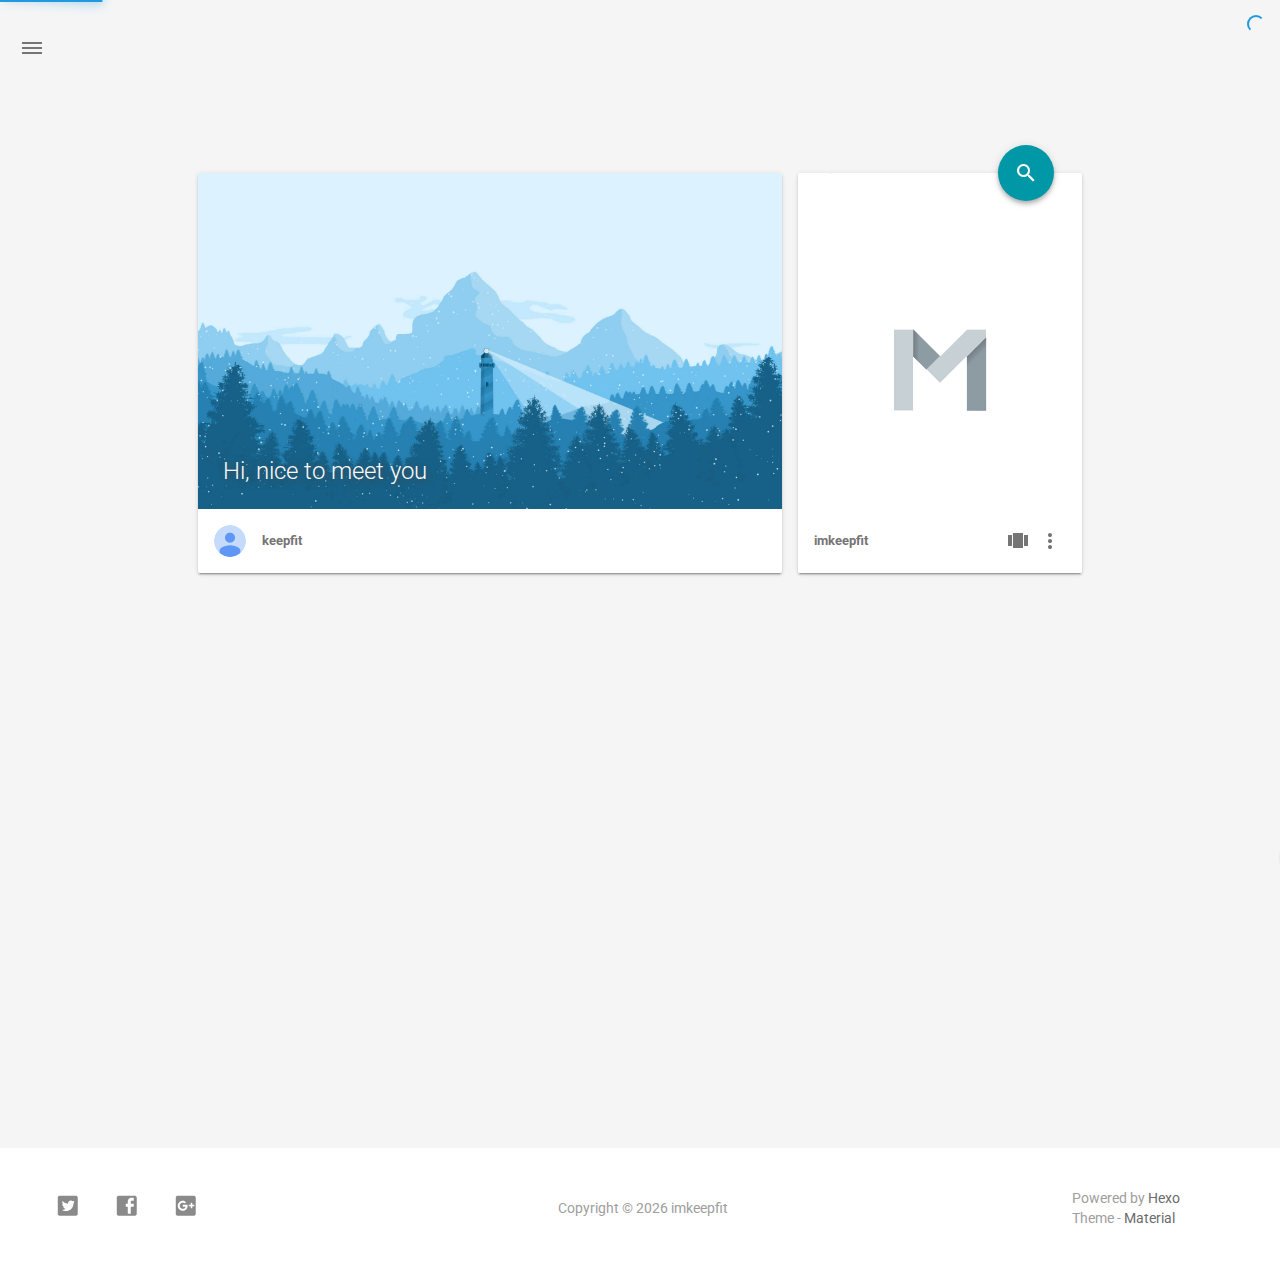
==== commit f923fb58: "“update”" ====
--- a/index.html
+++ b/index.html
@@ -1,488 +1,799 @@
 <!DOCTYPE html>
-
-
-
+<html style="display: none;" lang="zh">
+    <head>
+    <meta charset="utf-8">
+    <!--
+        © Material Theme
+        https://github.com/viosey/hexo-theme-material
+        Version: 1.5.2 -->
+    <script>
+        window.materialVersion = "1.5.2"
+        // Delete localstorage with these tags
+        window.oldVersion = [
+            'codestartv1',
+            '1.3.4',
+            '1.4.0',
+            '1.4.0b1',
+            '1.5.0'
+        ]
+    </script>
+
+    <!-- dns prefetch -->
+    <meta http-equiv="x-dns-prefetch-control" content="on">
+
+
+
+
+
+
+
+
+
+
+
+
+
+
+    <!-- Meta & Info -->
+    <meta http-equiv="X-UA-Compatible" content="IE=Edge,chrome=1">
+    <meta name="renderer" content="webkit">
+    <meta name="viewport" content="width=device-width, initial-scale=1, user-scalable=no">
+
+    <!-- Title -->
+    
+    <title>
+        
+        imkeepfit
+    </title>
+
+    <!-- Favicons -->
+    <link rel="icon shortcut" type="image/ico" href="/img/favicon.png">
+    <link rel="icon" href="/img/favicon.png">
+
+    <meta name="format-detection" content="telephone=no"/>
+    <meta name="description" itemprop="description" content="">
+    <meta name="keywords" content="">
+    <meta name="theme-color" content="#0097A7">
+
+    <!-- Disable Fucking Bloody Baidu Tranformation -->
+    <meta http-equiv="Cache-Control" content="no-transform" />
+    <meta http-equiv="Cache-Control" content="no-siteapp" />
+
+    <!--[if lte IE 9]>
+        <link rel="stylesheet" href="/css/ie-blocker.css">
+
+        
+            <script src="/js/ie-blocker.zhCN.js"></script>
+        
+    <![endif]-->
+
+    <!-- Import lsloader -->
+    <script>(function(){window.lsloader={jsRunSequence:[],jsnamemap:{},cssnamemap:{}};lsloader.removeLS=function(a){try{localStorage.removeItem(a)}catch(b){}};lsloader.setLS=function(a,c){try{localStorage.setItem(a,c)}catch(b){}};lsloader.getLS=function(a){var c="";try{c=localStorage.getItem(a)}catch(b){c=""}return c};versionString="/*"+(window.materialVersion||"unknownVersion")+"*/";lsloader.clean=function(){try{var b=[];for(var a=0;a<localStorage.length;a++){b.push(localStorage.key(a))}b.forEach(function(e){var f=lsloader.getLS(e);if(window.oldVersion){var d=window.oldVersion.reduce(function(g,h){return g||f.indexOf("/*"+h+"*/")!==-1},false);if(d){lsloader.removeLS(e)}}})}catch(c){}};lsloader.clean();lsloader.load=function(f,a,b,d){if(typeof b==="boolean"){d=b;b=undefined}d=d||false;b=b||function(){};var e;e=this.getLS(f);if(e&&e.indexOf(versionString)===-1){this.removeLS(f);this.requestResource(f,a,b,d);return}if(e){var c=e.split(versionString)[0];if(c!=a){console.log("reload:"+a);this.removeLS(f);this.requestResource(f,a,b,d);return}e=e.split(versionString)[1];if(d){this.jsRunSequence.push({name:f,code:e});this.runjs(a,f,e)}else{document.getElementById(f).appendChild(document.createTextNode(e));b()}}else{this.requestResource(f,a,b,d)}};lsloader.requestResource=function(b,e,a,c){var d=this;if(c){this.iojs(e,b,function(h,f,g){d.setLS(f,h+versionString+g);d.runjs(h,f,g)})}else{this.iocss(e,b,function(f){document.getElementById(b).appendChild(document.createTextNode(f));d.setLS(b,e+versionString+f)},a)}};lsloader.iojs=function(d,b,g){var a=this;a.jsRunSequence.push({name:b,code:""});try{var f=new XMLHttpRequest();f.open("get",d,true);f.onreadystatechange=function(){if(f.readyState==4){if((f.status>=200&&f.status<300)||f.status==304){if(f.response!=""){g(d,b,f.response);return}}a.jsfallback(d,b)}};f.send(null)}catch(c){a.jsfallback(d,b)}};lsloader.iocss=function(f,c,h,a){var b=this;try{var g=new XMLHttpRequest();g.open("get",f,true);g.onreadystatechange=function(){if(g.readyState==4){if((g.status>=200&&g.status<300)||g.status==304){if(g.response!=""){h(g.response);a();return}}b.cssfallback(f,c,a)}};g.send(null)}catch(d){b.cssfallback(f,c,a)}};lsloader.iofonts=function(f,c,h,a){var b=this;try{var g=new XMLHttpRequest();g.open("get",f,true);g.onreadystatechange=function(){if(g.readyState==4){if((g.status>=200&&g.status<300)||g.status==304){if(g.response!=""){h(g.response);a();return}}b.cssfallback(f,c,a)}};g.send(null)}catch(d){b.cssfallback(f,c,a)}};lsloader.runjs=function(f,c,e){if(!!c&&!!e){for(var b in this.jsRunSequence){if(this.jsRunSequence[b].name==c){this.jsRunSequence[b].code=e}}}if(!!this.jsRunSequence[0]&&!!this.jsRunSequence[0].code&&this.jsRunSequence[0].status!="failed"){var a=document.createElement("script");a.appendChild(document.createTextNode(this.jsRunSequence[0].code));a.type="text/javascript";document.getElementsByTagName("head")[0].appendChild(a);this.jsRunSequence.shift();if(this.jsRunSequence.length>0){this.runjs()}}else{if(!!this.jsRunSequence[0]&&this.jsRunSequence[0].status=="failed"){var d=this;var a=document.createElement("script");a.src=this.jsRunSequence[0].path;a.type="text/javascript";this.jsRunSequence[0].status="loading";a.onload=function(){d.jsRunSequence.shift();if(d.jsRunSequence.length>0){d.runjs()}};document.body.appendChild(a)}}};lsloader.tagLoad=function(b,a){this.jsRunSequence.push({name:a,code:"",path:b,status:"failed"});this.runjs()};lsloader.jsfallback=function(c,b){if(!!this.jsnamemap[b]){return}else{this.jsnamemap[b]=b}for(var a in this.jsRunSequence){if(this.jsRunSequence[a].name==b){this.jsRunSequence[a].code="";this.jsRunSequence[a].status="failed";this.jsRunSequence[a].path=c}}this.runjs()};lsloader.cssfallback=function(e,c,b){if(!!this.cssnamemap[c]){return}else{this.cssnamemap[c]=1}var d=document.createElement("link");d.type="text/css";d.href=e;d.rel="stylesheet";d.onload=d.onerror=b;var a=document.getElementsByTagName("script")[0];a.parentNode.insertBefore(d,a)};lsloader.runInlineScript=function(c,b){var a=document.getElementById(b).innerText;this.jsRunSequence.push({name:c,code:a});this.runjs()}})();</script>
+
+    <!-- Import queue -->
+    <script>function Queue(){this.dataStore=[];this.offer=b;this.poll=d;this.execNext=a;this.debug=false;this.startDebug=c;function b(e){if(this.debug){console.log("Offered a Queued Function.")}if(typeof e==="function"){this.dataStore.push(e)}else{console.log("You must offer a function.")}}function d(){if(this.debug){console.log("Polled a Queued Function.")}return this.dataStore.shift()}function a(){var e=this.poll();if(e!==undefined){if(this.debug){console.log("Run a Queued Function.")}e()}}function c(){this.debug=true}}var queue=new Queue();</script>
+
+    <!-- Import CSS -->
+    
+        <style id="material_css"></style><script>if(typeof window.lsLoadCSSMaxNums === "undefined")window.lsLoadCSSMaxNums = 0;window.lsLoadCSSMaxNums++;lsloader.load("material_css","/css/material.min.css?Z7a72R1E4SxzBKR/WGctOA==",function(){if(typeof window.lsLoadCSSNums === "undefined")window.lsLoadCSSNums = 0;window.lsLoadCSSNums++;if(window.lsLoadCSSNums == window.lsLoadCSSMaxNums)document.documentElement.style.display="";}, false)</script>
+        <style id="style_css"></style><script>if(typeof window.lsLoadCSSMaxNums === "undefined")window.lsLoadCSSMaxNums = 0;window.lsLoadCSSMaxNums++;lsloader.load("style_css","/css/style.min.css?MKetZV3cUTfDxvMffaOezg==",function(){if(typeof window.lsLoadCSSNums === "undefined")window.lsLoadCSSNums = 0;window.lsLoadCSSNums++;if(window.lsLoadCSSNums == window.lsLoadCSSMaxNums)document.documentElement.style.display="";}, false)</script>
+
+        
+
+    
+
+    
+
+    <!-- Config CSS -->
+
+<!-- Other Styles -->
+<style>
+  body, html {
+    font-family: Roboto, "Helvetica Neue", Helvetica, "PingFang SC", "Hiragino Sans GB", "Microsoft YaHei", "微软雅黑", Arial, sans-serif;
+    overflow-x: hidden !important;
+  }
   
-
-
-<html class="theme-next muse use-motion" lang="zh-CN">
-<head>
-  <meta charset="UTF-8"/>
-<meta http-equiv="X-UA-Compatible" content="IE=edge" />
-<meta name="viewport" content="width=device-width, initial-scale=1, maximum-scale=1"/>
-<meta name="theme-color" content="#222">
-
-
-
-
-
-
-
-
-
-<meta http-equiv="Cache-Control" content="no-transform" />
-<meta http-equiv="Cache-Control" content="no-siteapp" />
-
-
-
-
-
-
-
-
-
-
-
-
-
-
-
-
-  
-  
-  <link href="/lib/fancybox/source/jquery.fancybox.css?v=2.1.5" rel="stylesheet" type="text/css" />
-
-
-
-
-
-
-
-<link href="/lib/font-awesome/css/font-awesome.min.css?v=4.6.2" rel="stylesheet" type="text/css" />
-
-<link href="/css/main.css?v=5.1.4" rel="stylesheet" type="text/css" />
-
-
-  <link rel="apple-touch-icon" sizes="180x180" href="/images/apple-touch-icon-next.png?v=5.1.4">
-
-
-  <link rel="icon" type="image/png" sizes="32x32" href="/images/favicon-32x32-next.png?v=5.1.4">
-
-
-  <link rel="icon" type="image/png" sizes="16x16" href="/images/favicon-16x16-next.png?v=5.1.4">
-
-
-  <link rel="mask-icon" href="/images/logo.svg?v=5.1.4" color="#222">
-
-
-
-
-
-  <meta name="keywords" content="Hexo, NexT" />
-
-
-
-
-
-
-
-
-
-
-<meta property="og:type" content="website">
-<meta property="og:title" content="imkeepfit">
-<meta property="og:url" content="http://imkeepfit.com/index.html">
-<meta property="og:site_name" content="imkeepfit">
-<meta property="og:locale" content="zh-CN">
-<meta name="twitter:card" content="summary">
-<meta name="twitter:title" content="imkeepfit">
-
-
-
-<script type="text/javascript" id="hexo.configurations">
-  var NexT = window.NexT || {};
-  var CONFIG = {
-    root: '/',
-    scheme: 'Muse',
-    version: '5.1.4',
-    sidebar: {"position":"left","display":"post","offset":12,"b2t":false,"scrollpercent":false,"onmobile":false},
-    fancybox: true,
-    tabs: true,
-    motion: {"enable":true,"async":false,"transition":{"post_block":"fadeIn","post_header":"slideDownIn","post_body":"slideDownIn","coll_header":"slideLeftIn","sidebar":"slideUpIn"}},
-    duoshuo: {
-      userId: '0',
-      author: 'Author'
+  code {
+    font-family: Consolas, Monaco, 'Andale Mono', 'Ubuntu Mono', monospace;
+  }
+
+  a {
+    color: #00838F;
+  }
+
+  .mdl-card__media,
+  #search-label,
+  #search-form-label:after,
+  #scheme-Paradox .hot_tags-count,
+  #scheme-Paradox .sidebar_archives-count,
+  #scheme-Paradox .sidebar-colored .sidebar-header,
+  #scheme-Paradox .sidebar-colored .sidebar-badge{
+    background-color: #0097A7 !important;
+  }
+
+  /* Sidebar User Drop Down Menu Text Color */
+  #scheme-Paradox .sidebar-colored .sidebar-nav>.dropdown>.dropdown-menu>li>a:hover,
+  #scheme-Paradox .sidebar-colored .sidebar-nav>.dropdown>.dropdown-menu>li>a:focus {
+    color: #0097A7 !important;
+  }
+
+  #post_entry-right-info,
+  .sidebar-colored .sidebar-nav li:hover > a,
+  .sidebar-colored .sidebar-nav li:hover > a i,
+  .sidebar-colored .sidebar-nav li > a:hover,
+  .sidebar-colored .sidebar-nav li > a:hover i,
+  .sidebar-colored .sidebar-nav li > a:focus i,
+  .sidebar-colored .sidebar-nav > .open > a,
+  .sidebar-colored .sidebar-nav > .open > a:hover,
+  .sidebar-colored .sidebar-nav > .open > a:focus,
+  #ds-reset #ds-ctx .ds-ctx-entry .ds-ctx-head a {
+    color: #0097A7 !important;
+  }
+
+  .toTop {
+    background: #757575 !important;
+  }
+
+  .material-layout .material-post>.material-nav,
+  .material-layout .material-index>.material-nav,
+  .material-nav a {
+    color: #757575;
+  }
+
+  #scheme-Paradox .MD-burger-layer {
+    background-color: #757575;
+  }
+
+  #scheme-Paradox #post-toc-trigger-btn {
+    color: #757575;
+  }
+
+  .post-toc a:hover {
+    color: #00838F;
+    text-decoration: underline;
+  }
+
+</style>
+
+
+<!-- Theme Background Related-->
+
+    <style>
+      body{
+        background-color: #F5F5F5;
+      }
+
+      /* blog_info bottom background */
+      #scheme-Paradox .material-layout .something-else .mdl-card__supporting-text{
+        background-color: #fff;
+      }
+    </style>
+
+
+
+
+<!-- Fade Effect -->
+
+    <style>
+      .fade {
+        transition: all 800ms linear;
+        -webkit-transform: translate3d(0,0,0);
+        -moz-transform: translate3d(0,0,0);
+        -ms-transform: translate3d(0,0,0);
+        -o-transform: translate3d(0,0,0);
+        transform: translate3d(0,0,0);
+        opacity: 1;
+      }
+
+      .fade.out{
+        opacity: 0;
+      }
+    </style>
+
+
+<!-- Import Font -->
+<!-- Import Roboto -->
+
+    <link href="https://fonts.googleapis.com/css?family=Roboto:300,400,500" rel="stylesheet">
+
+
+<!-- Import Material Icons -->
+
+
+    <style id="material_icons"></style><script>if(typeof window.lsLoadCSSMaxNums === "undefined")window.lsLoadCSSMaxNums = 0;window.lsLoadCSSMaxNums++;lsloader.load("material_icons","/css/material-icons.css?pqhB/Rd/ab0H2+kZp0RDmw==",function(){if(typeof window.lsLoadCSSNums === "undefined")window.lsLoadCSSNums = 0;window.lsLoadCSSNums++;if(window.lsLoadCSSNums == window.lsLoadCSSMaxNums)document.documentElement.style.display="";}, false)</script>
+
+
+
+
+    <!-- Import jQuery -->
+    
+        <script>lsloader.load("jq_js","/js/jquery.min.js?qcusAULNeBksqffqUM2+Ig==", true)</script>
+    
+
+    <!-- WebAPP Icons -->
+    <meta name="mobile-web-app-capable" content="yes">
+    <meta name="application-name" content="imkeepfit">
+    <meta name="msapplication-starturl" content="http://imkeepfit.com/">
+    <meta name="msapplication-navbutton-color" content="#0097A7">
+    <meta name="apple-mobile-web-app-capable" content="yes">
+    <meta name="apple-mobile-web-app-title" content="imkeepfit">
+    <meta name="apple-mobile-web-app-status-bar-style" content="black">
+    <link rel="apple-touch-icon" href="/img/favicon.png">
+
+    <!-- Site Verification -->
+    
+    
+
+    <!-- RSS -->
+    
+
+    <!-- The Open Graph protocol -->
+    <meta property="og:url" content="http://imkeepfit.com/">
+    <meta property="og:type" content="blog">
+    <meta property="og:title" content="imkeepfit">
+    <meta property="og:image" content="/img/favicon.png">
+    <meta property="og:description" content="">
+    
+
+    
+
+    <!-- The Twitter Card protocol -->
+    <meta name="twitter:card" content="summary_large_image">
+
+    <!-- Add canonical link for SEO -->
+    
+        <link rel="canonical" href="http://imkeepfit.com" />
+    
+
+    <!-- Structured-data for SEO -->
+    
+        
+<script type="application/ld+json">
+{
+    "@context": "http://schema.org",
+    "@type": "Website",
+    "publisher": {
+        "@type": "Organization",
+        "name": "imkeepfit",
+        "logo": "/img/favicon.png"
     },
-    algolia: {
-      applicationID: '',
-      apiKey: '',
-      indexName: '',
-      hits: {"per_page":10},
-      labels: {"input_placeholder":"Search for Posts","hits_empty":"We didn't find any results for the search: ${query}","hits_stats":"${hits} results found in ${time} ms"}
+    "url": "http://imkeepfit.com",
+    "image": {
+        "@type": "ImageObject",
+        "url": "/img/favicon.png"
+    },
+    "mainEntityOfPage": {
+        "@type": "WebPage",
+        "@id": "http://imkeepfit.com"
+    },
+    "description": ""
+}
+</script>
+
+
+
+
+    
+
+    <!-- Analytics -->
+    
+    
+    
+
+    <!-- Custom Head -->
+    
+
+</head>
+
+
+    
+        <body id="scheme-Paradox" class="lazy">
+            <div class="material-layout  mdl-js-layout has-drawer is-upgraded">
+                
+
+                <!-- Main Container -->
+                <main class="material-layout__content" id="main">
+
+                    <!-- Top Anchor -->
+                    <div id="top"></div>
+
+                    
+                        <!-- Hamburger Button -->
+                        <button class="MD-burger-icon sidebar-toggle">
+                            <span class="MD-burger-layer"></span>
+                        </button>
+                    
+
+                    <!-- Index Module -->
+<div class="material-index mdl-grid">
+    
+        <!-- Paradox Header -->
+        <!-- Daily pic -->
+<div class="mdl-card mdl-shadow--2dp daily-pic mdl-cell mdl-cell--8-col index-top-block">
+
+    <!-- Pic & Slogan -->
+    <div class="mdl-card__media mdl-color-text--grey-50" style="background-image:url(/img/daily_pic.png)">
+        <p class="index-top-block-slogan"><a href="#">
+        
+            
+                Hi, nice to meet you
+            
+        
+        </a></p>
+    </div>
+
+    <!-- Avatar & Name -->
+    <div class="mdl-card__supporting-text meta mdl-color-text--grey-600">
+        <!-- Author Avatar -->
+        <div id="author-avatar">
+            <img src="/img/avatar.png" width="32px" height="32px" alt="avatar">
+        </div>
+        <div>
+            <strong>keepfit</strong>
+        </div>
+    </div>
+</div>
+
+        <!-- Blog info -->
+<div class="mdl-card mdl-shadow--2dp something-else mdl-cell mdl-cell--8-col mdl-cell--4-col-desktop index-top-block">
+
+    <!-- Search -->
+    
+    <!-- Google -->
+    <div class="mdl-textfield mdl-js-textfield mdl-textfield--expandable" method="post" action="">
+        <label id="search-label" class="mdl-button mdl-js-ripple-effect mdl-js-button mdl-button--fab mdl-color--accent mdl-shadow--4dp" for="search">
+            <i class="material-icons mdl-color-text--white" role="presentation">search</i>
+        </label>
+
+        <form autocomplete="off" id="search-form" method="get" action="//google.com/search" accept-charset="UTF-8" class="mdl-textfield__expandable-holder" target="_blank">
+            <input class="mdl-textfield__input search-input" type="search" name="q" id="search" placeholder="">
+            <label id="search-form-label" class="mdl-textfield__label" for="search"></label>
+
+            <input type="hidden" name="sitesearch" value="http://imkeepfit.com">
+        </form>
+    </div>
+
+
+
+
+
+
+
+    <!-- LOGO -->
+    <div class="something-else-logo mdl-color--white mdl-color-text--grey-600">
+        <a href="#" target="_blank">
+            <img src="/img/logo.png" alt="logo" />
+        </a>
+    </div>
+
+    <!-- Infomation -->
+    <div class="mdl-card__supporting-text meta meta--fill mdl-color-text--grey-600">
+        <!-- Blog Title -->
+        <div>
+            <strong>imkeepfit</strong>
+        </div>
+        <div class="section-spacer"></div>
+
+        <!-- Pages -->
+        <button id="show-pages-button" class="mdl-button mdl-js-button mdl-js-ripple-effect mdl-button--icon">
+            <i class="material-icons" role="presentation">view_carousel</i>
+            <span class="visuallyhidden">Pages</span>
+        </button>
+        <ul class="mdl-menu mdl-js-menu mdl-menu--bottom-right" for="show-pages-button">
+            
+        </ul>
+
+        <!-- Menu -->
+        <button id="menubtn" class="mdl-button mdl-js-button mdl-js-ripple-effect mdl-button--icon">
+            <i class="material-icons" role="presentation">more_vert</i>
+            <span class="visuallyhidden">show menu</span>
+        </button>
+        <ul class="mdl-menu mdl-js-menu mdl-menu--bottom-right" for="menubtn">
+            
+
+            
+
+            
+                <a class="index_share-link" href="http://service.weibo.com/share/share.php?appkey=&title=imkeepfit&url=http://imkeepfit.com&pic=http://imkeepfit.com/img/favicon.png&searchPic=false&style=simple" target="_blank">
+                    <li class="mdl-menu__item mdl-js-ripple-effect">
+                        分享到微博
+                    </li>
+                </a>
+            
+
+            
+                <a class="index_share-link" href="https://twitter.com/intent/tweet?text=imkeepfit&url=http://imkeepfit.com&via=keepfit" target="_blank">
+                    <li class="mdl-menu__item mdl-js-ripple-effect">
+                        分享到 Twitter
+                    </li>
+                </a>
+            
+
+            
+                <a class="index_share-link" href="https://www.facebook.com/sharer/sharer.php?u=http://imkeepfit.com" target="_blank">
+                    <li class="mdl-menu__item mdl-js-ripple-effect">
+                        分享到 Facebook
+                    </li>
+                </a>
+            
+
+            
+                <a class="index_share-link" href="https://plus.google.com/share?url=http://imkeepfit.com" target="_blank">
+                    <li class="mdl-menu__item mdl-js-ripple-effect">
+                        分享到 Google+
+                    </li>
+                </a>
+            
+
+            
+
+            
+
+            
+        </ul>
+    </div>
+</div>
+
+    
+    <div class="locate-thumbnail-symbol"></div>
+
+    <!-- Pin on top -->
+    
+
+    <!-- Normal Post -->
+    
+        
+            
+                <!-- Paradox Thumbnail -->
+                <div class="post_entry-module mdl-card mdl-shadow--2dp mdl-cell mdl-cell--12-col fade out">
+    <!-- Post Thumbnail -->
+    
+        
+            <!-- Random Thumbnail -->
+            <div class="post_thumbnail-random mdl-card__media mdl-color-text--grey-50">
+        
+    
+
+        <!-- Post Title -->
+        <p class="article-headline-p"><a href="/2018/01/08/hello-world/">Hello World</a></p>
+    </div>
+
+    <!-- Post Excerpt -->
+    <div class="mdl-color-text--grey-600 mdl-card__supporting-text post_entry-content">
+        
+            Welcome to Hexo
+        
+        &nbsp;&nbsp;&nbsp;
+        <span>
+            <a href="/2018/01/08/hello-world/" target="_self">阅读全文</a>
+        </span>
+    </div>
+    <!-- Post_entry Info-->
+    <div id="post_entry-info">
+        <div id="post_entry-left-info" class="mdl-card__supporting-text meta mdl-color-text--grey-600 ">
+            <!-- Author Avatar -->
+            <div id="author-avatar">
+                <img src="/img/avatar.png" width="44px" height="44px" alt="keepfit's avatar">
+            </div>
+            <div>
+                <strong>keepfit</strong>
+                <span>1月 08, 2018</span>
+            </div>
+        </div>
+        <div id="post_entry-right-info">
+          
+
+            
+
+            
+
+            <!-- Post Views -->
+            <span class="post_entry-views">
+            </span>
+        </div>
+    </div>
+</div>
+
+            
+            
+        
+    
+
+    
+
+    
+        <script type="text/ls-javascript" id="thumbnail-script">
+    var randomNum;
+
+    var locatePost = $('.locate-thumbnail-symbol').next();
+    for(var i = 0; i < 10; i++) {
+        randomNum = Math.floor(Math.random() * 19 + 1);
+
+        locatePost.children('.post_thumbnail-random').attr('id', 'random_thumbnail-'+randomNum);
+        locatePost.children('.post_thumbnail-random').attr('data-original', '/img/random/material-' + randomNum + '.png');
+    $('.post_thumbnail-random').addClass('lazy');
+
+        locatePost = locatePost.next();
     }
-  };
 </script>
 
-
-
-  <link rel="canonical" href="http://imkeepfit.com/"/>
-
-
-
-
-
-  <title>imkeepfit</title>
-  
-
-
-
-
-
-
-
-
-</head>
-
-<body itemscope itemtype="http://schema.org/WebPage" lang="zh-CN">
-
-  
-  
-    
-  
-
-  <div class="container sidebar-position-left 
-  page-home">
-    <div class="headband"></div>
-
-    <header id="header" class="header" itemscope itemtype="http://schema.org/WPHeader">
-      <div class="header-inner"><div class="site-brand-wrapper">
-  <div class="site-meta ">
-    
-
-    <div class="custom-logo-site-title">
-      <a href="/"  class="brand" rel="start">
-        <span class="logo-line-before"><i></i></span>
-        <span class="site-title">imkeepfit</span>
-        <span class="logo-line-after"><i></i></span>
-      </a>
-    </div>
-      
-        <p class="site-subtitle"></p>
-      
-  </div>
-
-  <div class="site-nav-toggle">
-    <button>
-      <span class="btn-bar"></span>
-      <span class="btn-bar"></span>
-      <span class="btn-bar"></span>
+    
+</div>
+
+
+                    
+                        <!-- Overlay For Active Sidebar -->
+<div class="sidebar-overlay"></div>
+
+<!-- Material sidebar -->
+<aside id="sidebar" class="sidebar sidebar-colored sidebar-fixed-left" role="navigation">
+    <div id="sidebar-main">
+        <!-- Sidebar Header -->
+        <div class="sidebar-header header-cover" style="background-image: url(/img/sidebar_header.png);">
+    <!-- Top bar -->
+    <div class="top-bar"></div>
+
+    <!-- Sidebar toggle button -->
+    <button type="button" class="sidebar-toggle mdl-button mdl-js-button mdl-js-ripple-effect mdl-button--icon" style="display: initial;" data-upgraded=",MaterialButton,MaterialRipple">
+        <i class="material-icons">clear_all</i>
+        <span class="mdl-button__ripple-container">
+            <span class="mdl-ripple">
+            </span>
+        </span>
     </button>
-  </div>
+
+    <!-- Sidebar Avatar -->
+    <div class="sidebar-image">
+        <img src="/img/avatar.png" alt="keepfit's avatar">
+    </div>
+
+    <!-- Sidebar Email -->
+    <a data-toggle="dropdown" class="sidebar-brand" href="#settings-dropdown">
+        youremail@email.com
+        <b class="caret"></b>
+    </a>
 </div>
 
-<nav class="site-nav">
-  
-
-  
-    <ul id="menu" class="menu">
-      
-        
-        <li class="menu-item menu-item-home">
-          <a href="/" rel="section">
-            
-              <i class="menu-item-icon fa fa-fw fa-home"></i> <br />
-            
-            Startseite
-          </a>
+
+        <!-- Sidebar Navigation  -->
+        <ul class="nav sidebar-nav">
+    <!-- User dropdown  -->
+    <li class="dropdown">
+        <ul id="settings-dropdown" class="dropdown-menu">
+            
+                <li>
+                    <a href="#" target="_blank" title="Email Me">
+                        
+                            <i class="material-icons sidebar-material-icons sidebar-indent-left1pc-element">email</i>
+                        
+                        Email Me
+                    </a>
+                </li>
+            
+        </ul>
+    </li>
+
+    <!-- Homepage -->
+    
+        <li id="sidebar-first-li">
+            <a href="/">
+                
+                    <i class="material-icons sidebar-material-icons">home</i>
+                
+                主页
+            </a>
         </li>
-      
-        
-        <li class="menu-item menu-item-archives">
-          <a href="/archives/" rel="section">
-            
-              <i class="menu-item-icon fa fa-fw fa-archive"></i> <br />
-            
-            Archiv
-          </a>
+        
+    
+
+    <!-- Archives  -->
+    
+        <li class="dropdown">
+            <a href="#" class="ripple-effect dropdown-toggle" data-toggle="dropdown">
+                
+                    <i class="material-icons sidebar-material-icons">inbox</i>
+                
+                    归档
+                <b class="caret"></b>
+            </a>
+            <ul class="dropdown-menu">
+            <li>
+                <a class="sidebar_archives-link" href="/archives/2018/01/">一月 2018<span class="sidebar_archives-count">1</span></a>
+            </ul>
         </li>
-      
-
-      
-    </ul>
-  
-
-  
-</nav>
-
-
-
- </div>
-    </header>
-
-    <main id="main" class="main">
-      <div class="main-inner">
-        <div class="content-wrap">
-          <div id="content" class="content">
-            
-  <section id="posts" class="posts-expand">
-    
-      
-
-  
-
-  
-  
-  
-
-  <article class="post post-type-normal" itemscope itemtype="http://schema.org/Article">
-  
-  
-  
-  <div class="post-block">
-    <link itemprop="mainEntityOfPage" href="http://imkeepfit.com/2018/01/08/hello-world/">
-
-    <span hidden itemprop="author" itemscope itemtype="http://schema.org/Person">
-      <meta itemprop="name" content="keepfit">
-      <meta itemprop="description" content="">
-      <meta itemprop="image" content="/images/avatar.gif">
-    </span>
-
-    <span hidden itemprop="publisher" itemscope itemtype="http://schema.org/Organization">
-      <meta itemprop="name" content="imkeepfit">
-    </span>
-
-    
-      <header class="post-header">
-
-        
-        
-          <h1 class="post-title" itemprop="name headline">
-                
-                <a class="post-title-link" href="/2018/01/08/hello-world/" itemprop="url">Hello World</a></h1>
-        
-
-        <div class="post-meta">
-          <span class="post-time">
-            
-              <span class="post-meta-item-icon">
-                <i class="fa fa-calendar-o"></i>
-              </span>
-              
-                <span class="post-meta-item-text">Veröffentlicht am</span>
-              
-              <time title="Post created" itemprop="dateCreated datePublished" datetime="2018-01-08T15:41:59+08:00">
-                2018-01-08
-              </time>
-            
-
-            
-
-            
-          </span>
-
-          
-
-          
-            
-          
-
-          
-          
-
-          
-
-          
-
-          
-
+        
+    
+
+    <!-- Categories  -->
+    
+
+    <!-- Pages  -->
+    
+
+    <!-- Article Number  -->
+    
+</ul>
+
+
+        <!-- Sidebar Footer -->
+        <!--
+I'm glad you use this theme, the development is no so easy, I hope you can keep the copyright, I will thank you so much.
+If you still want to delete the copyrights, could you still retain the first one? Which namely "Theme Material"
+It will not impact the appearance and can give developers a lot of support :)
+
+很高兴您使用并喜欢该主题，开发不易 十分谢谢与希望您可以保留一下版权声明。
+如果您仍然想删除的话 能否只保留第一项呢？即 "Theme Material"
+它不会影响美观并可以给开发者很大的支持和动力。 :)
+-->
+
+<!-- Sidebar Divider -->
+
+    <div class="sidebar-divider"></div>
+
+
+<!-- Theme Material -->
+
+    <a href="https://github.com/viosey/hexo-theme-material"  class="sidebar-footer-text-a" target="_blank">
+        <div class="sidebar-text mdl-button mdl-js-button mdl-js-ripple-effect sidebar-footer-text-div" data-upgraded=",MaterialButton,MaterialRipple">
+            主题 - Material
+            <span class="sidebar-badge badge-circle">i</span>
         </div>
-      </header>
-    
-
-    
-    
-    
-    <div class="post-body" itemprop="articleBody">
-
-      
-      
-
-      
-        
-          
-            <p>Welcome to <a href="https://hexo.io/" target="_blank" rel="noopener">Hexo</a>! This is your very first post. Check <a href="https://hexo.io/docs/" target="_blank" rel="noopener">documentation</a> for more info. If you get any problems when using Hexo, you can find the answer in <a href="https://hexo.io/docs/troubleshooting.html" target="_blank" rel="noopener">troubleshooting</a> or you can ask me on <a href="https://github.com/hexojs/hexo/issues" target="_blank" rel="noopener">GitHub</a>.</p>
-<h2 id="Quick-Start"><a href="#Quick-Start" class="headerlink" title="Quick Start"></a>Quick Start</h2><h3 id="Create-a-new-post"><a href="#Create-a-new-post" class="headerlink" title="Create a new post"></a>Create a new post</h3><figure class="highlight bash"><table><tr><td class="gutter"><pre><span class="line">1</span><br></pre></td><td class="code"><pre><span class="line">$ hexo new <span class="string">"My New Post"</span></span><br></pre></td></tr></table></figure>
-<p>More info: <a href="https://hexo.io/docs/writing.html" target="_blank" rel="noopener">Writing</a></p>
-<h3 id="Run-server"><a href="#Run-server" class="headerlink" title="Run server"></a>Run server</h3><figure class="highlight bash"><table><tr><td class="gutter"><pre><span class="line">1</span><br></pre></td><td class="code"><pre><span class="line">$ hexo server</span><br></pre></td></tr></table></figure>
-<p>More info: <a href="https://hexo.io/docs/server.html" target="_blank" rel="noopener">Server</a></p>
-<h3 id="Generate-static-files"><a href="#Generate-static-files" class="headerlink" title="Generate static files"></a>Generate static files</h3><figure class="highlight bash"><table><tr><td class="gutter"><pre><span class="line">1</span><br></pre></td><td class="code"><pre><span class="line">$ hexo generate</span><br></pre></td></tr></table></figure>
-<p>More info: <a href="https://hexo.io/docs/generating.html" target="_blank" rel="noopener">Generating</a></p>
-<h3 id="Deploy-to-remote-sites"><a href="#Deploy-to-remote-sites" class="headerlink" title="Deploy to remote sites"></a>Deploy to remote sites</h3><figure class="highlight bash"><table><tr><td class="gutter"><pre><span class="line">1</span><br></pre></td><td class="code"><pre><span class="line">$ hexo deploy</span><br></pre></td></tr></table></figure>
-<p>More info: <a href="https://hexo.io/docs/deployment.html" target="_blank" rel="noopener">Deployment</a></p>
-
-          
-        
-      
-    </div>
-    
-    
-    
-
-    
-
-    
-
-    
-
-    <footer class="post-footer">
-      
-
-      
-
-      
-
-      
-      
-        <div class="post-eof"></div>
-      
-    </footer>
-  </div>
-  
-  
-  
-  </article>
-
-
-    
-  </section>
-
-  
-
-
-          </div>
-          
-
-
-          
-
+    </a>
+
+
+<!-- Help & Support -->
+<!--
+
+-->
+
+<!-- Feedback -->
+<!--
+
+-->
+
+<!-- About Theme -->
+<!--
+
+-->
+
+    </div>
+
+    <!-- Sidebar Image -->
+    
+
+</aside>
+
+                    
+
+                    
+                        <!-- Footer Top Button -->
+                        <div id="back-to-top" class="toTop-wrap">
+    <a href="#top" class="toTop">
+        <i class="material-icons footer_top-i">expand_less</i>
+    </a>
+</div>
+
+                    
+
+                    <!--Footer-->
+<footer class="mdl-mini-footer" id="bottom">
+    
+        <!-- Paradox Footer Left Section -->
+        <div class="mdl-mini-footer--left-section sns-list">
+    <!-- Twitter -->
+    
+        <a href="https://twitter.com/twitter" target="_blank">
+            <button class="mdl-mini-footer--social-btn social-btn footer-sns-twitter">
+                <span class="visuallyhidden">Twitter</span>
+            </button><!--
+     --></a>
+    
+
+    <!-- Facebook -->
+    
+        <a href="https://www.facebook.com/facebook" target="_blank">
+            <button class="mdl-mini-footer--social-btn social-btn footer-sns-facebook">
+                <span class="visuallyhidden">Facebook</span>
+            </button><!--
+     --></a>
+    
+
+    <!-- Google + -->
+    
+        <a href="https://www.google.com/" target="_blank">
+            <button class="mdl-mini-footer--social-btn social-btn footer-sns-gplus">
+                <span class="visuallyhidden">Google Plus</span>
+            </button><!--
+     --></a>
+    
+
+    <!-- Weibo -->
+    
+
+    <!-- Instagram -->
+    
+
+    <!-- Tumblr -->
+    
+
+    <!-- Github -->
+    
+
+    <!-- LinkedIn -->
+    
+
+    <!-- Zhihu -->
+    
+
+    <!-- Bilibili -->
+    
+
+    <!-- Telegram -->
+    
+    
+    <!-- V2EX -->
+    
+</div>
+
+
+        <!--Copyright-->
+        <div id="copyright">
+            Copyright&nbsp;©<script type="text/javascript">var fd = new Date();document.write("&nbsp;" + fd.getFullYear() + "&nbsp;");</script>imkeepfit
+            
         </div>
-        
-          
-  
-  <div class="sidebar-toggle">
-    <div class="sidebar-toggle-line-wrap">
-      <span class="sidebar-toggle-line sidebar-toggle-line-first"></span>
-      <span class="sidebar-toggle-line sidebar-toggle-line-middle"></span>
-      <span class="sidebar-toggle-line sidebar-toggle-line-last"></span>
-    </div>
-  </div>
-
-  <aside id="sidebar" class="sidebar">
-    
-    <div class="sidebar-inner">
-
-      
-
-      
-
-      <section class="site-overview-wrap sidebar-panel sidebar-panel-active">
-        <div class="site-overview">
-          <div class="site-author motion-element" itemprop="author" itemscope itemtype="http://schema.org/Person">
-            
-              <p class="site-author-name" itemprop="name">keepfit</p>
-              <p class="site-description motion-element" itemprop="description"></p>
-          </div>
-
-          <nav class="site-state motion-element">
-
-            
-              <div class="site-state-item site-state-posts">
-              
-                <a href="/archives/">
-              
-                  <span class="site-state-item-count">1</span>
-                  <span class="site-state-item-name">Artikel</span>
-                </a>
-              </div>
-            
-
-            
-
-            
-
-          </nav>
-
-          
-
-          
-
-          
-          
-
-          
-          
-
-          
-
+
+        <!-- Paradox Footer Right Section -->
+
+        <!--
+        I am glad you use this theme, the development is no so easy, I hope you can keep the copyright.
+        It will not impact the appearance and can give developers a lot of support :)
+
+        很高兴您使用该主题，开发不易，希望您可以保留一下版权声明。
+        它不会影响美观并可以给开发者很大的支持。 :)
+        -->
+
+        <div class="mdl-mini-footer--right-section">
+            <div>
+                <div class="footer-develop-div">Powered by <a href="https://hexo.io" target="_blank" class="footer-develop-a">Hexo</a></div>
+                <div class="footer-develop-div">Theme - <a href="https://github.com/viosey/hexo-theme-material" target="_blank" class="footer-develop-a">Material</a></div>
+            </div>
         </div>
-      </section>
-
-      
-
-      
-
-    </div>
-  </aside>
-
-
-        
-      </div>
-    </main>
-
-    <footer id="footer" class="footer">
-      <div class="footer-inner">
-        <div class="copyright">&copy; <span itemprop="copyrightYear">2018</span>
-  <span class="with-love">
-    <i class="fa fa-user"></i>
-  </span>
-  <span class="author" itemprop="copyrightHolder">keepfit</span>
-
-  
-</div>
-
-
-  <div class="powered-by">Erstellt mit  <a class="theme-link" target="_blank" href="https://hexo.io">Hexo</a></div>
-
-
-
-  <span class="post-meta-divider">|</span>
-
-
-
-  <div class="theme-info">Theme &mdash; <a class="theme-link" target="_blank" href="https://github.com/iissnan/hexo-theme-next">NexT.Muse</a> v5.1.4</div>
-
-
-
-
-        
-
-
-
-
-
-
-
-        
-      </div>
-    </footer>
-
-    
-      <div class="back-to-top">
-        <i class="fa fa-arrow-up"></i>
-        
-      </div>
-    
-
-    
-
-  </div>
-
-  
-
-<script type="text/javascript">
-  if (Object.prototype.toString.call(window.Promise) !== '[object Function]') {
-    window.Promise = null;
-  }
+    
+</footer>
+
+
+                    <!-- Import JS File -->
+
+    <script>lsloader.load("lazyload_js","/js/lazyload.min.js?1BcfzuNXqV+ntF6gq+5X3Q==", true)</script>
+
+
+
+    <script>lsloader.load("js_js","/js/js.min.js?V/53wGualMuiPM3xoetD5Q==", true)</script>
+
+
+
+    <script>lsloader.load("np_js","/js/nprogress.js?pl3Qhb9lvqR1FlyLUna1Yw==", true)</script>
+
+
+<script type="text/ls-javascript" id="NProgress-script">
+    NProgress.configure({
+        showSpinner: true
+    });
+    NProgress.start();
+    $('#nprogress .bar').css({
+        'background': '#29d'
+    });
+    $('#nprogress .peg').css({
+        'box-shadow': '0 0 10px #29d, 0 0 15px #29d'
+    });
+    $('#nprogress .spinner-icon').css({
+        'border-top-color': '#29d',
+        'border-left-color': '#29d'
+    });
+    setTimeout(function() {
+        NProgress.done();
+        $('.fade').removeClass('out');
+    }, 800);
 </script>
 
 
@@ -493,124 +804,81 @@
 
 
 
-  
-
-
-
-
-
-
-
-
-
-
-
-
-  
-  
-    <script type="text/javascript" src="/lib/jquery/index.js?v=2.1.3"></script>
-  
-
-  
-  
-    <script type="text/javascript" src="/lib/fastclick/lib/fastclick.min.js?v=1.0.6"></script>
-  
-
-  
-  
-    <script type="text/javascript" src="/lib/jquery_lazyload/jquery.lazyload.js?v=1.9.7"></script>
-  
-
-  
-  
-    <script type="text/javascript" src="/lib/velocity/velocity.min.js?v=1.2.1"></script>
-  
-
-  
-  
-    <script type="text/javascript" src="/lib/velocity/velocity.ui.min.js?v=1.2.1"></script>
-  
-
-  
-  
-    <script type="text/javascript" src="/lib/fancybox/source/jquery.fancybox.pack.js?v=2.1.5"></script>
-  
-
-
-  
-
-
-  <script type="text/javascript" src="/js/src/utils.js?v=5.1.4"></script>
-
-  <script type="text/javascript" src="/js/src/motion.js?v=5.1.4"></script>
-
-
-
-  
-  
-
-  
-
-  
-
-
-  <script type="text/javascript" src="/js/src/bootstrap.js?v=5.1.4"></script>
-
-
-
-  
-
-
-  
-
-
-
-
-	
-
-
-
-
-
-  
-
-
-
-
-
-  
-
-
-
-
-
-
-
-
-
-
-
-
-  
-
-
-
-
-
-  
-
-  
-
-  
-
-  
-  
-
-  
-
-  
-
-  
-
-</body>
+
+
+
+    <!-- Swiftye -->
+    
+
+    <!-- Local Search-->
+    
+
+
+<!-- UC Browser Compatible -->
+<script>
+	var agent = navigator.userAgent.toLowerCase();
+	if(agent.indexOf('ucbrowser')>0) {
+		document.write('<link rel="stylesheet" href="/css/uc.css">');
+	   alert('由于 UC 浏览器使用极旧的内核，而本网站使用了一些新的特性。\n为了您能更好的浏览，推荐使用 Chrome 或 Firefox 浏览器。');
+	}
+</script>
+
+<!-- Import prettify js  -->
+
+
+
+<!-- Window Load -->
+<!-- add class for prettify -->
+<script type="text/ls-javascript" id="window-load">
+    $(window).on('load', function() {
+        // Post_Toc parent position fixed
+        $('.post-toc-wrap').parent('.mdl-menu__container').css('position', 'fixed');
+    });
+
+    
+    
+</script>
+
+<!-- MathJax Load-->
+
+
+<!-- Bing Background -->
+
+
+<script type="text/ls-javascript" id="lazy-load">
+    // Offer LazyLoad
+    queue.offer(function(){
+        $('.lazy').lazyload({
+            effect : 'show'
+        });
+    });
+
+    // Start Queue
+    $(document).ready(function(){
+        setInterval(function(){
+            queue.execNext();
+        },200);
+    });
+</script>
+
+<!-- Custom Footer -->
+
+
+
+<script>
+    (function(){
+        var scriptList = document.querySelectorAll('script[type="text/ls-javascript"]')
+
+        for (var i = 0; i < scriptList.length; ++i) {
+            var item = scriptList[i];
+            lsloader.runInlineScript(item.id,item.id);
+        }
+    })()
+console.log('\n %c © Material Theme | Version: 1.5.2 | https://github.com/viosey/hexo-theme-material %c \n', 'color:#455a64;background:#e0e0e0;padding:5px 0;border-top-left-radius:5px;border-bottom-left-radius:5px;', 'color:#455a64;background:#e0e0e0;padding:5px 0;border-top-right-radius:5px;border-bottom-right-radius:5px;');
+</script>
+
+                </main>
+            </div>
+        </body>
+    
 </html>
--- a/css/ie-blocker.css
+++ b/css/ie-blocker.css
@@ -0,0 +1,180 @@
+@charset "utf-8";
+body .demo-blog{
+    display: none;
+}
+
+h1{
+    background-color: #fff;
+    font-size: 48px;
+    line-height: 48px;
+    border-left: none;
+    width: auto;
+    margin: 0px !important;
+}
+
+#ib-container {
+    display: none;
+    width: 100%;
+    height: 100%;
+    font-family: Arial, Helvetica, sans-serif;
+    position: fixed;
+    top: 0;
+    left: 0;
+    box-sizing: content-box !important;
+    z-index: 99999;
+}
+
+#ib-container * {
+    box-sizing: content-box !important;
+}
+
+.ib-modal {
+    height: 288px;
+    background: #fff;
+    border-left: 8px solid #4fc1e9;
+    position: absolute;
+    color: #434a54;
+    z-index: 99999;
+    width: 592px;
+    top: 50%;
+    left: 50%;
+    transform: translateY(-50%) translateX(-50%);
+    padding: 49px 30px 30px;
+}
+
+.ib-header {
+    height: 80px;
+    padding: 0;
+}
+
+.ib-header h1 {
+    margin: 0;
+    font-size: 24px;
+    text-align: left;
+    color: #434a54;
+}
+
+.ib-header p {
+    margin: 10px 0 0 0;
+    font-size: 14px;
+    line-height: 18px;
+    text-align: left;
+    color: #434a54;
+}
+
+.ib-header p strong {
+    font-weight: normal;
+    color: #3bafda;
+}
+
+.ib-browsers {
+    height: 80px;
+    list-style: none;
+    margin: 0;
+    padding: 0;
+    padding-top: 0;
+    margin-top: 49px;
+}
+
+.ib-browsers li {
+    float: left;
+    width: 148px;
+    height: 80px;
+    position: relative;
+    list-style: none;
+}
+
+.ib-browsers li a {
+    display: block;
+    width: 100%;
+    height: 100%;
+    position: absolute;
+    color: #434a54;
+    text-decoration: none;
+    cursor: pointer;
+}
+
+.ib-browsers li a:hover {
+    background-color: #F2F2F2;
+}
+
+.ib-browsers li a:hover .ib-browser-name {
+    background-color: #4fc1e9;
+    color: #fff;
+}
+
+.ib-browser-icon {
+    display: block;
+    width: 118px;
+    height: 90px;
+    margin: 0 auto;
+    margin-top: 20px;
+}
+
+.ib-browser-name {
+    line-height: 18px;
+    margin-top: 5px;
+    text-align: center;
+    font-size: 20px;
+}
+
+.ib-browser-description {
+    height: 50px;
+    line-height: 14px;
+    font-size: 12px;
+    margin-top: 10px;
+    padding: 0 5px;
+}
+
+.ib-footer {
+    height: 30px;
+}
+
+.ib-try {
+    float: right;
+    height: 30px;
+    padding: 0 15px;
+    color: #fff;
+    background-color: #3bafda;
+    font-size: 12px;
+    line-height: 30px;
+    cursor: pointer;
+    text-decoration: none;
+    margin-top: 49px;
+}
+
+.ib-try:hover {
+    background-color: #4fc1e9;
+}
+
+.ib-mask {
+    width: 100%;
+    height: 100%;
+    position: absolute;
+    top: 0;
+    left: 0;
+    _position: absolute;
+    _top: expression(eval(document.documentElement.scrollTop) + 'px');
+    _left: expression(eval(document.documentElement.scrollLeft) + 'px');
+    _right: auto;
+    _bottom: auto;
+    _width: expression(eval(document.documentElement.clientWidth) + 'px');
+    _height: expression(eval(document.documentElement.clientHeight) + 'px');
+    z-index: 99999;
+}
+
+.ib-mask {
+    background: rgb(0, 0, 0);
+    opacity: 0.8;
+    -ms-filter: "progid:DXImageTransform.Microsoft.Alpha(Opacity=80)";
+    filter: alpha(opacity=80);
+    z-index: 99998;
+}
+
+.zh-cn #ib-container {
+    font-family: 'Microsoft Yahei', sans-serif;
+}
+
+.zh-cn .ib-browser-description {
+    font-size: 12px;
+}
--- a/css/uc.css
+++ b/css/uc.css
@@ -0,0 +1,57 @@
+#scheme-Paradox .mdl-grid{
+  display: block !important;
+}
+
+#scheme-Paradox .material-layout .mdl-card{
+  margin-left: 0;
+  margin-right: 0;
+  width: 100%;
+}
+
+#scheme-Paradox .material-layout .mdl-card{
+  display: block;
+}
+
+#scheme-Paradox .material-layout .mdl-card__media{
+  display: block;
+}
+
+#scheme-Paradox .index-top-block,
+#scheme-Paradox footer{
+  display: none !important;
+}
+
+#scheme-Paradox .material-index{
+  padding-top: 80px !important;
+}
+
+#scheme-Paradox .material-layout .mdl-card__media{
+  height: 223px;
+}
+
+#scheme-Paradox .post_entry-content {
+  display: block !important;
+}
+
+#scheme-Paradox .material-layout .meta{
+  display: block !important;
+}
+
+#scheme-Paradox .article-headline-p{
+  position: relative;
+  top: 140px;
+}
+
+#scheme-Paradox #author-avatar{
+  width: 44px;
+  height: 44px;
+  float: left;
+}
+
+.fabs{
+  width: 56px;
+}
+
+#uc_recommend_ad{
+  display: none !important;
+}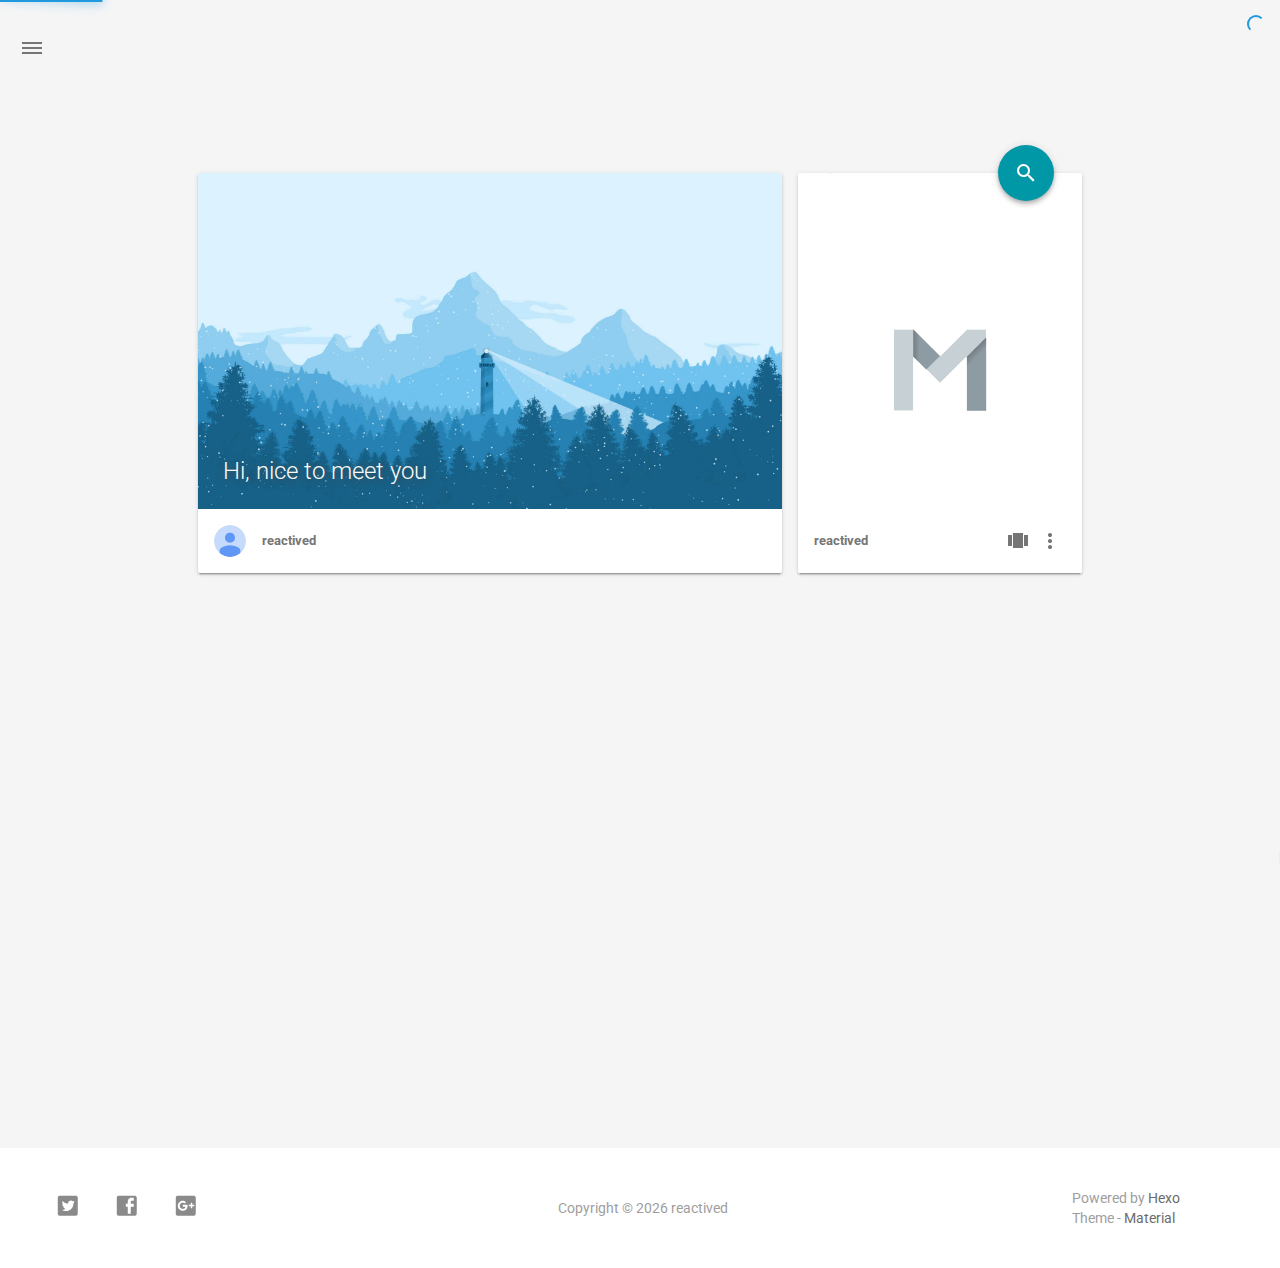
==== commit 94facd85: "“update”" ====
--- a/index.html
+++ b/index.html
@@ -43,7 +43,7 @@
     
     <title>
         
-        imkeepfit
+        reactived
     </title>
 
     <!-- Favicons -->
@@ -212,11 +212,11 @@
 
     <!-- WebAPP Icons -->
     <meta name="mobile-web-app-capable" content="yes">
-    <meta name="application-name" content="imkeepfit">
-    <meta name="msapplication-starturl" content="http://imkeepfit.com/">
+    <meta name="application-name" content="reactived">
+    <meta name="msapplication-starturl" content="https://reactived.com/">
     <meta name="msapplication-navbutton-color" content="#0097A7">
     <meta name="apple-mobile-web-app-capable" content="yes">
-    <meta name="apple-mobile-web-app-title" content="imkeepfit">
+    <meta name="apple-mobile-web-app-title" content="reactived">
     <meta name="apple-mobile-web-app-status-bar-style" content="black">
     <link rel="apple-touch-icon" href="/img/favicon.png">
 
@@ -228,9 +228,9 @@
     
 
     <!-- The Open Graph protocol -->
-    <meta property="og:url" content="http://imkeepfit.com/">
+    <meta property="og:url" content="https://reactived.com/">
     <meta property="og:type" content="blog">
-    <meta property="og:title" content="imkeepfit">
+    <meta property="og:title" content="reactived">
     <meta property="og:image" content="/img/favicon.png">
     <meta property="og:description" content="">
     
@@ -242,7 +242,7 @@
 
     <!-- Add canonical link for SEO -->
     
-        <link rel="canonical" href="http://imkeepfit.com" />
+        <link rel="canonical" href="https://reactived.com" />
     
 
     <!-- Structured-data for SEO -->
@@ -254,17 +254,17 @@
     "@type": "Website",
     "publisher": {
         "@type": "Organization",
-        "name": "imkeepfit",
+        "name": "reactived",
         "logo": "/img/favicon.png"
     },
-    "url": "http://imkeepfit.com",
+    "url": "https://reactived.com",
     "image": {
         "@type": "ImageObject",
         "url": "/img/favicon.png"
     },
     "mainEntityOfPage": {
         "@type": "WebPage",
-        "@id": "http://imkeepfit.com"
+        "@id": "https://reactived.com"
     },
     "description": ""
 }
@@ -329,7 +329,7 @@
             <img src="/img/avatar.png" width="32px" height="32px" alt="avatar">
         </div>
         <div>
-            <strong>keepfit</strong>
+            <strong>reactived</strong>
         </div>
     </div>
 </div>
@@ -349,7 +349,7 @@
             <input class="mdl-textfield__input search-input" type="search" name="q" id="search" placeholder="">
             <label id="search-form-label" class="mdl-textfield__label" for="search"></label>
 
-            <input type="hidden" name="sitesearch" value="http://imkeepfit.com">
+            <input type="hidden" name="sitesearch" value="https://reactived.com">
         </form>
     </div>
 
@@ -370,7 +370,7 @@
     <div class="mdl-card__supporting-text meta meta--fill mdl-color-text--grey-600">
         <!-- Blog Title -->
         <div>
-            <strong>imkeepfit</strong>
+            <strong>reactived</strong>
         </div>
         <div class="section-spacer"></div>
 
@@ -394,7 +394,7 @@
             
 
             
-                <a class="index_share-link" href="http://service.weibo.com/share/share.php?appkey=&title=imkeepfit&url=http://imkeepfit.com&pic=http://imkeepfit.com/img/favicon.png&searchPic=false&style=simple" target="_blank">
+                <a class="index_share-link" href="http://service.weibo.com/share/share.php?appkey=&title=reactived&url=https://reactived.com&pic=https://reactived.com/img/favicon.png&searchPic=false&style=simple" target="_blank">
                     <li class="mdl-menu__item mdl-js-ripple-effect">
                         分享到微博
                     </li>
@@ -402,7 +402,7 @@
             
 
             
-                <a class="index_share-link" href="https://twitter.com/intent/tweet?text=imkeepfit&url=http://imkeepfit.com&via=keepfit" target="_blank">
+                <a class="index_share-link" href="https://twitter.com/intent/tweet?text=reactived&url=https://reactived.com&via=reactived" target="_blank">
                     <li class="mdl-menu__item mdl-js-ripple-effect">
                         分享到 Twitter
                     </li>
@@ -410,7 +410,7 @@
             
 
             
-                <a class="index_share-link" href="https://www.facebook.com/sharer/sharer.php?u=http://imkeepfit.com" target="_blank">
+                <a class="index_share-link" href="https://www.facebook.com/sharer/sharer.php?u=https://reactived.com" target="_blank">
                     <li class="mdl-menu__item mdl-js-ripple-effect">
                         分享到 Facebook
                     </li>
@@ -418,7 +418,7 @@
             
 
             
-                <a class="index_share-link" href="https://plus.google.com/share?url=http://imkeepfit.com" target="_blank">
+                <a class="index_share-link" href="https://plus.google.com/share?url=https://reactived.com" target="_blank">
                     <li class="mdl-menu__item mdl-js-ripple-effect">
                         分享到 Google+
                     </li>
@@ -473,10 +473,10 @@
         <div id="post_entry-left-info" class="mdl-card__supporting-text meta mdl-color-text--grey-600 ">
             <!-- Author Avatar -->
             <div id="author-avatar">
-                <img src="/img/avatar.png" width="44px" height="44px" alt="keepfit's avatar">
+                <img src="/img/avatar.png" width="44px" height="44px" alt="reactived's avatar">
             </div>
             <div>
-                <strong>keepfit</strong>
+                <strong>reactived</strong>
                 <span>1月 08, 2018</span>
             </div>
         </div>
@@ -544,7 +544,7 @@
 
     <!-- Sidebar Avatar -->
     <div class="sidebar-image">
-        <img src="/img/avatar.png" alt="keepfit's avatar">
+        <img src="/img/avatar.png" alt="reactived's avatar">
     </div>
 
     <!-- Sidebar Email -->
@@ -738,7 +738,7 @@
 
         <!--Copyright-->
         <div id="copyright">
-            Copyright&nbsp;©<script type="text/javascript">var fd = new Date();document.write("&nbsp;" + fd.getFullYear() + "&nbsp;");</script>imkeepfit
+            Copyright&nbsp;©<script type="text/javascript">var fd = new Date();document.write("&nbsp;" + fd.getFullYear() + "&nbsp;");</script>reactived
             
         </div>
 
